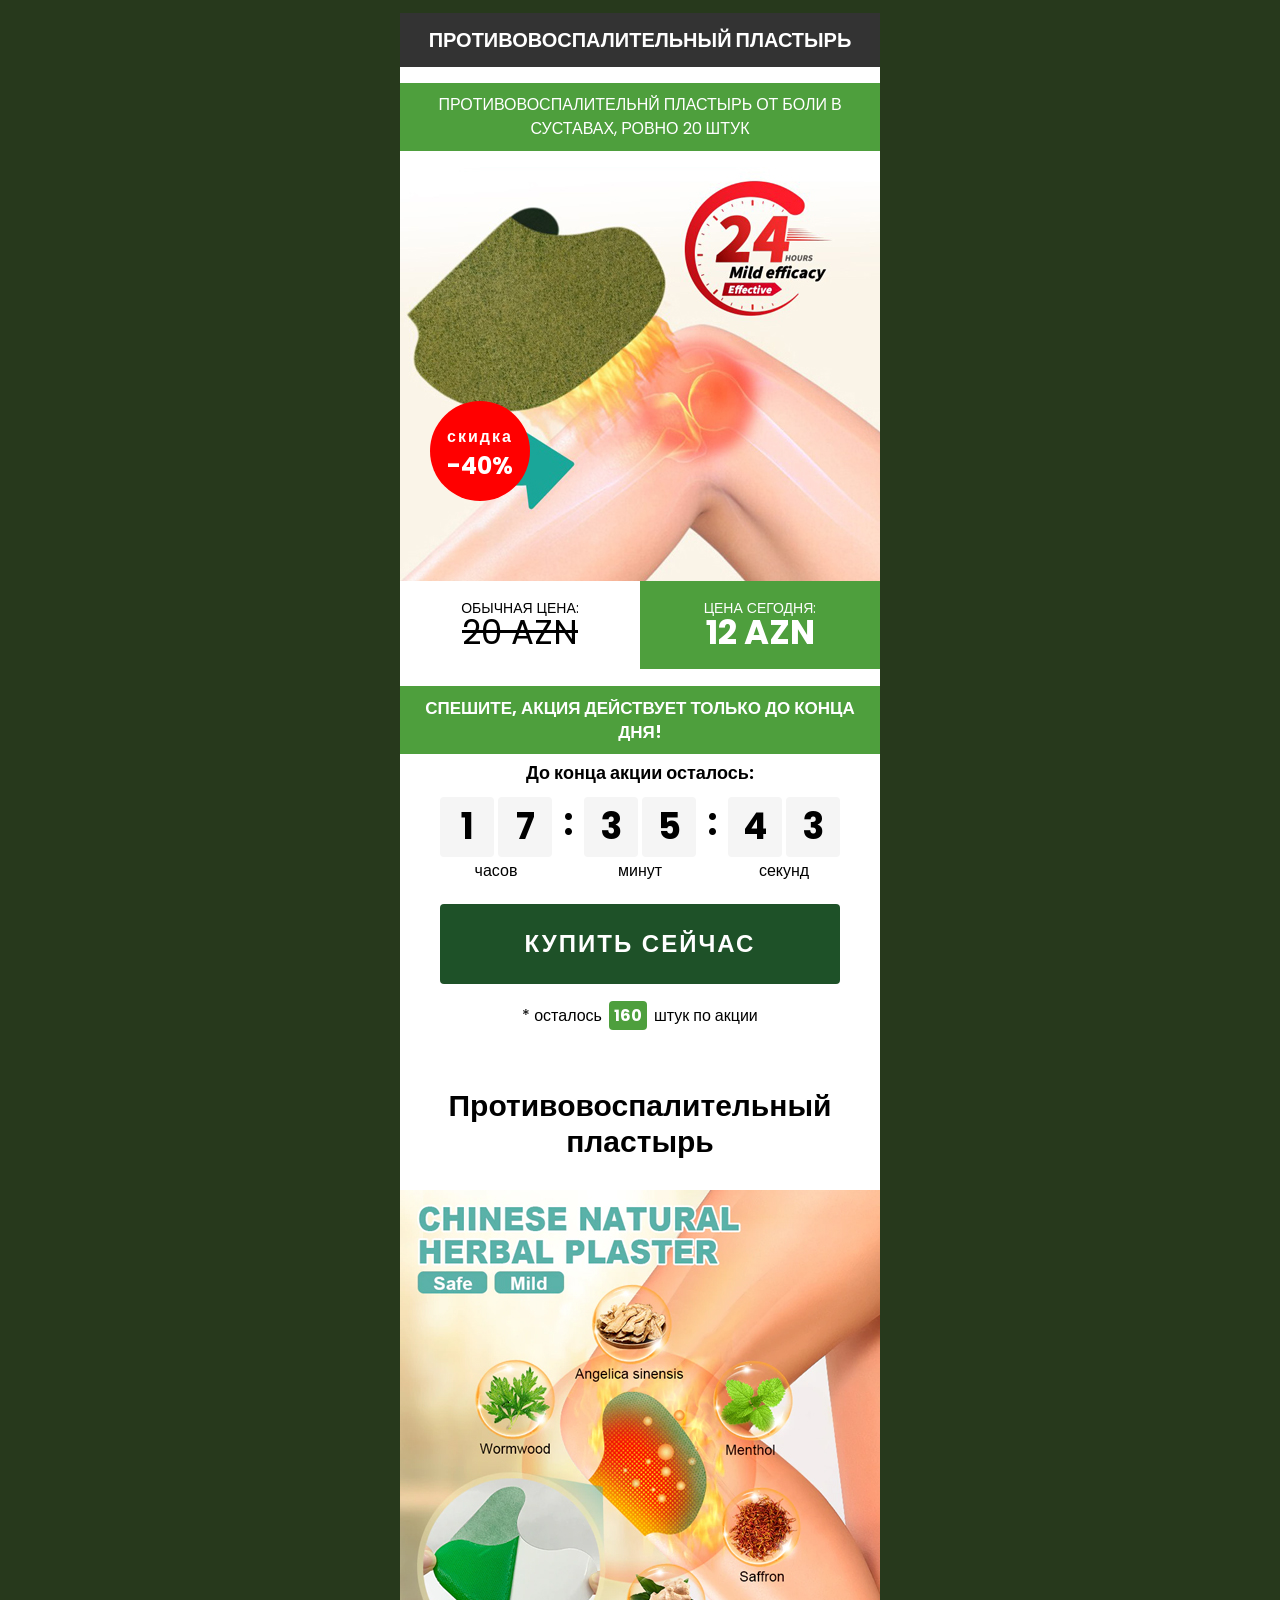
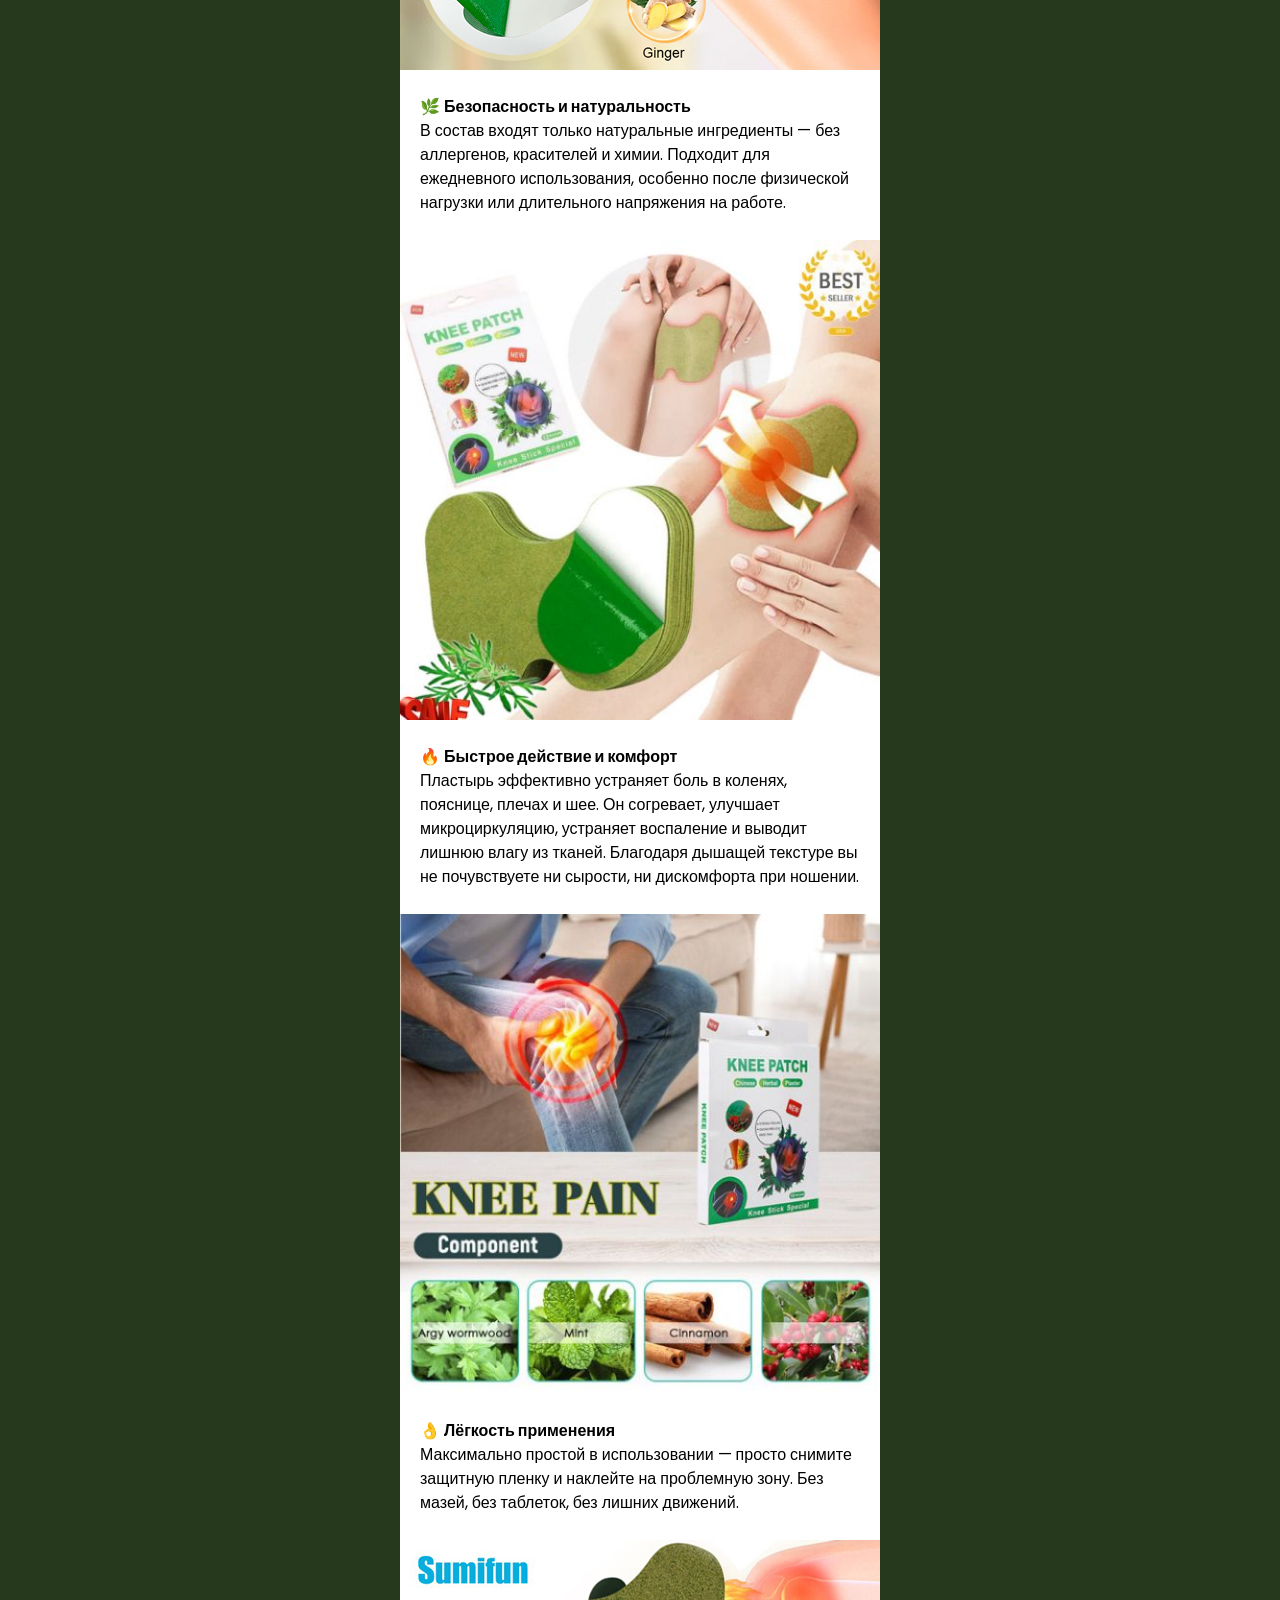
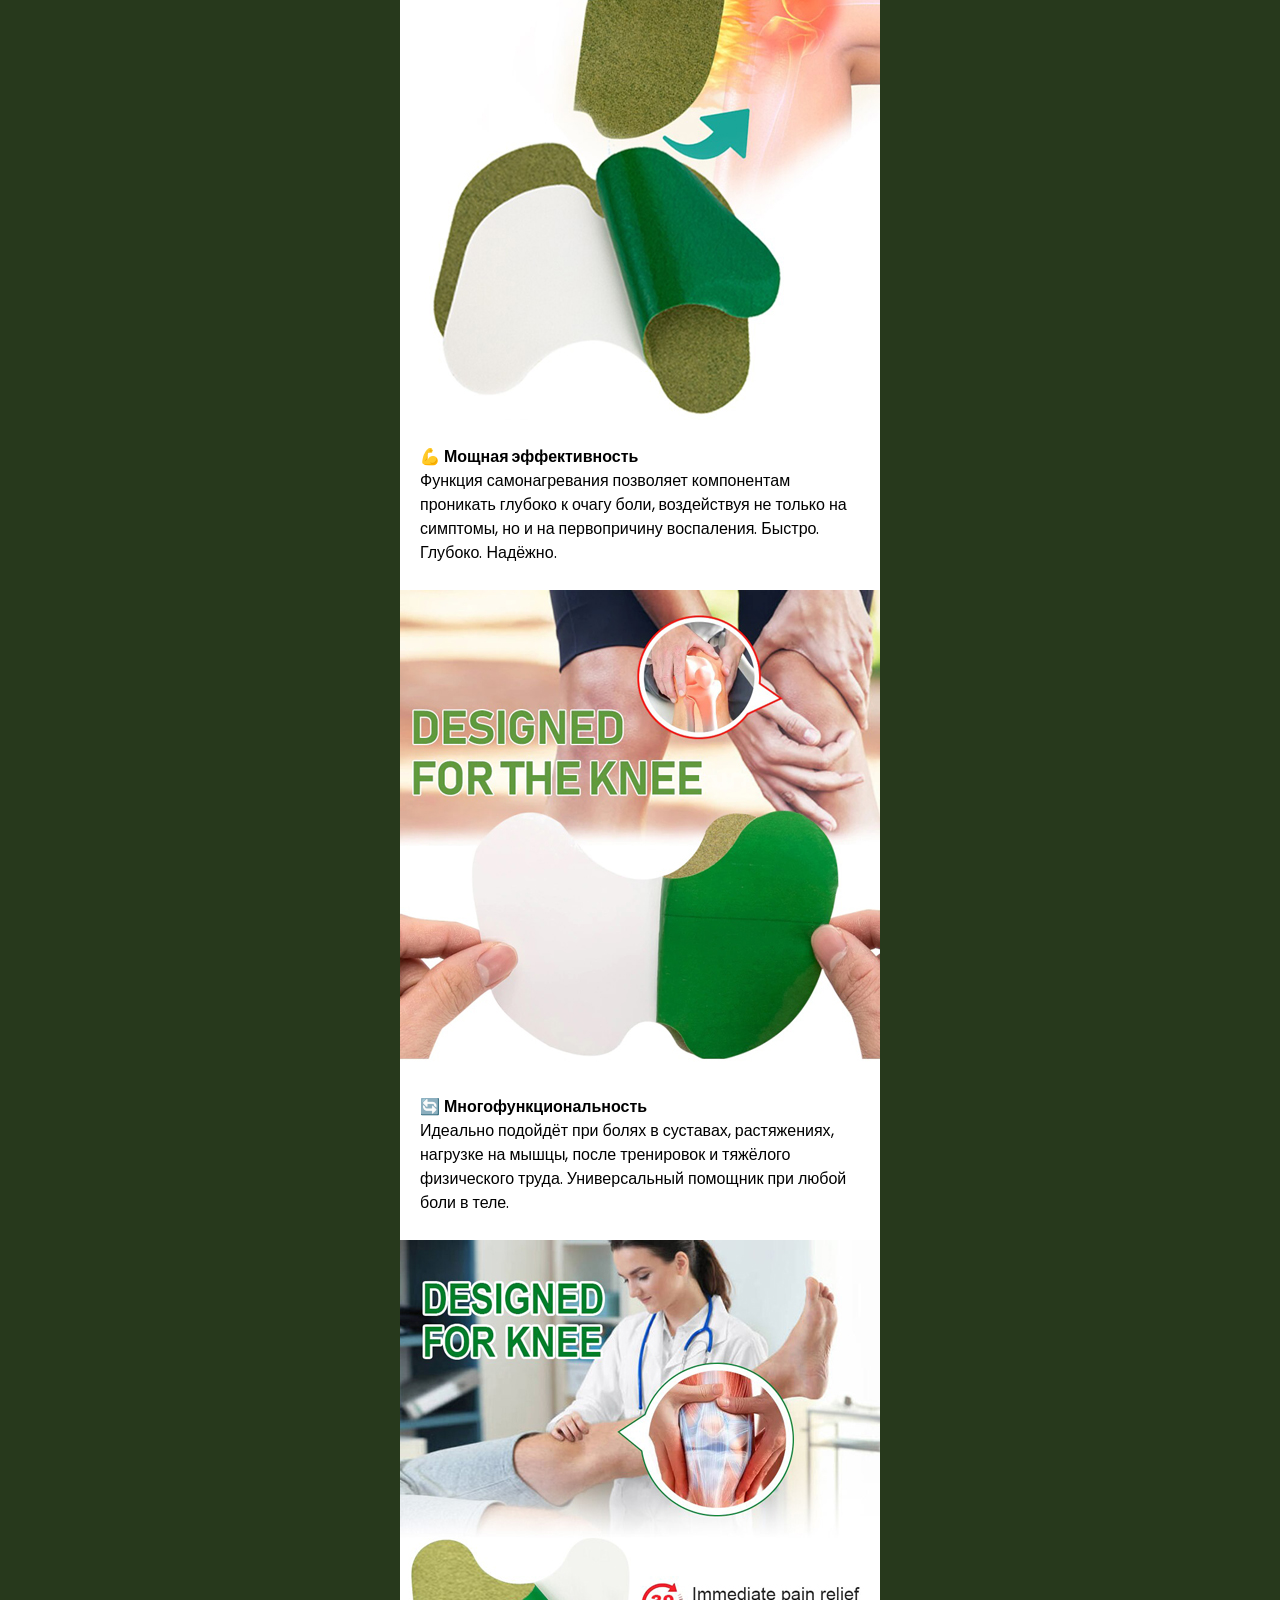
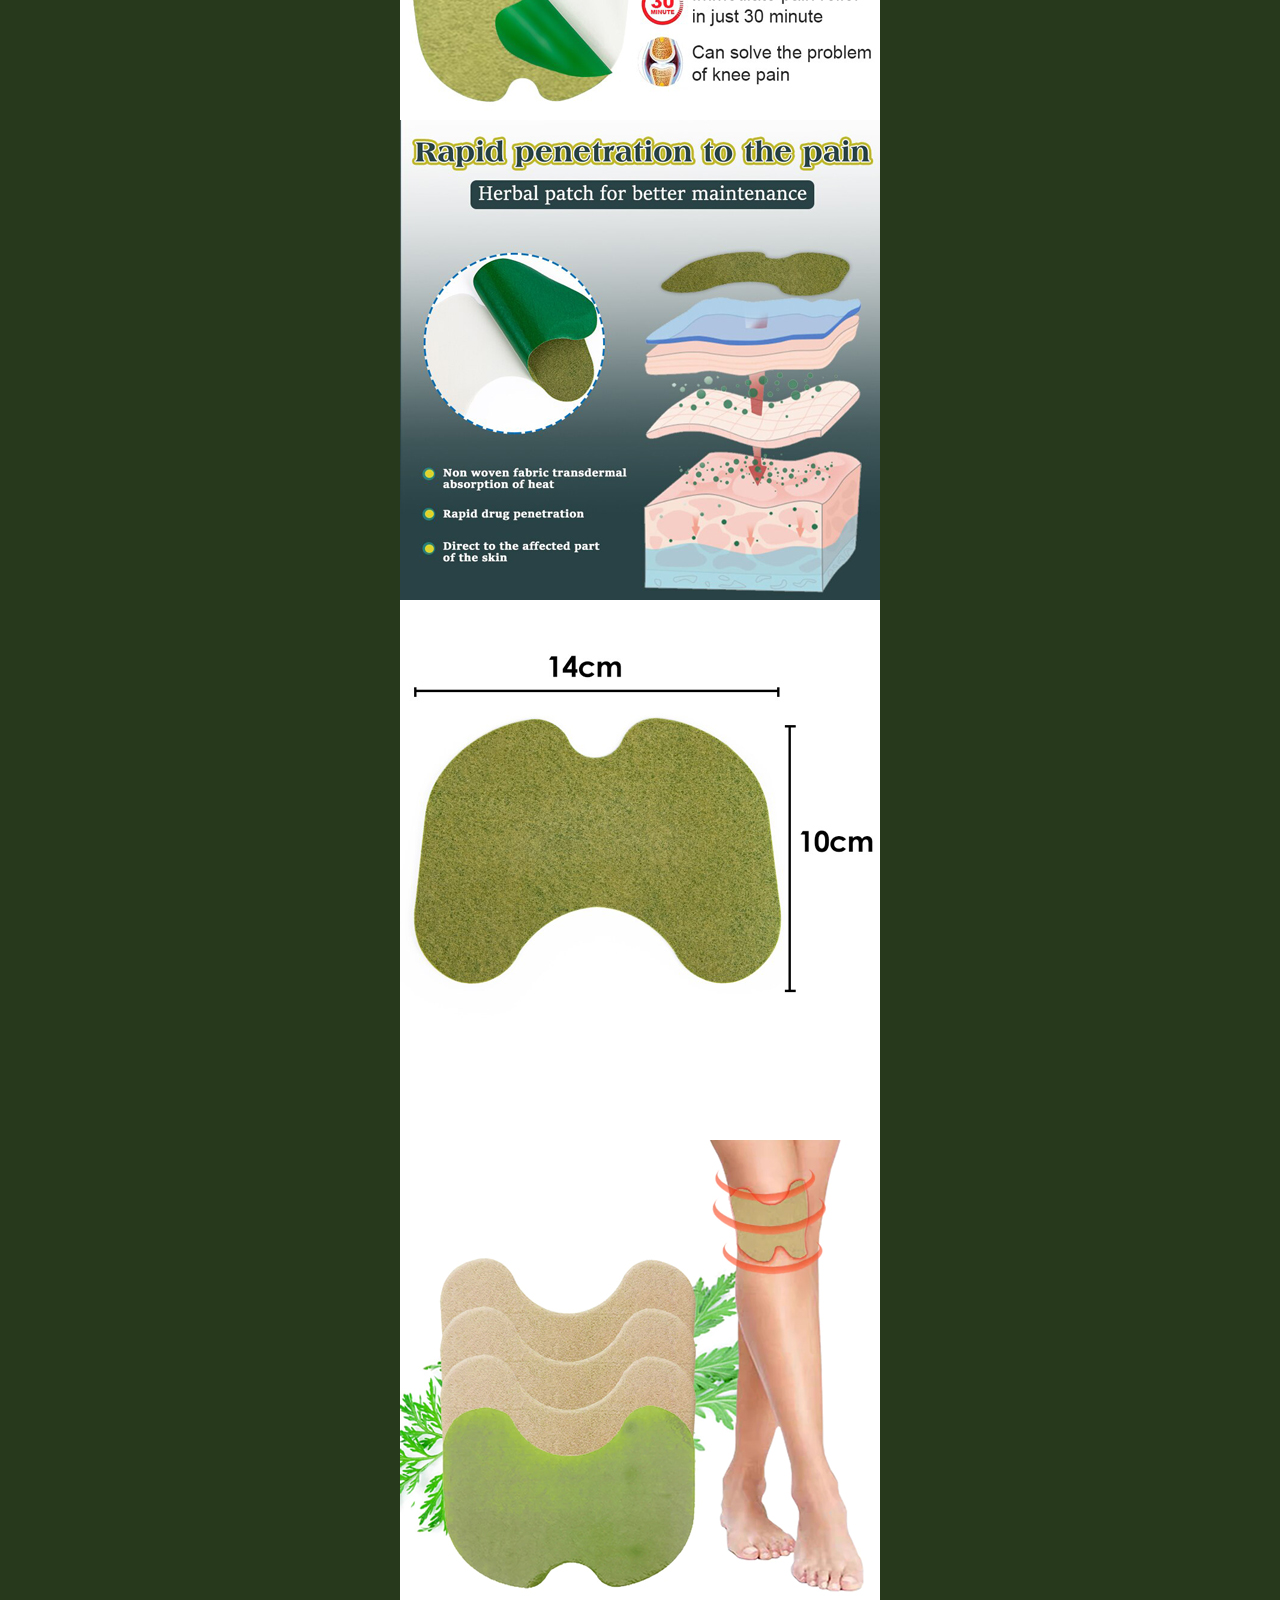
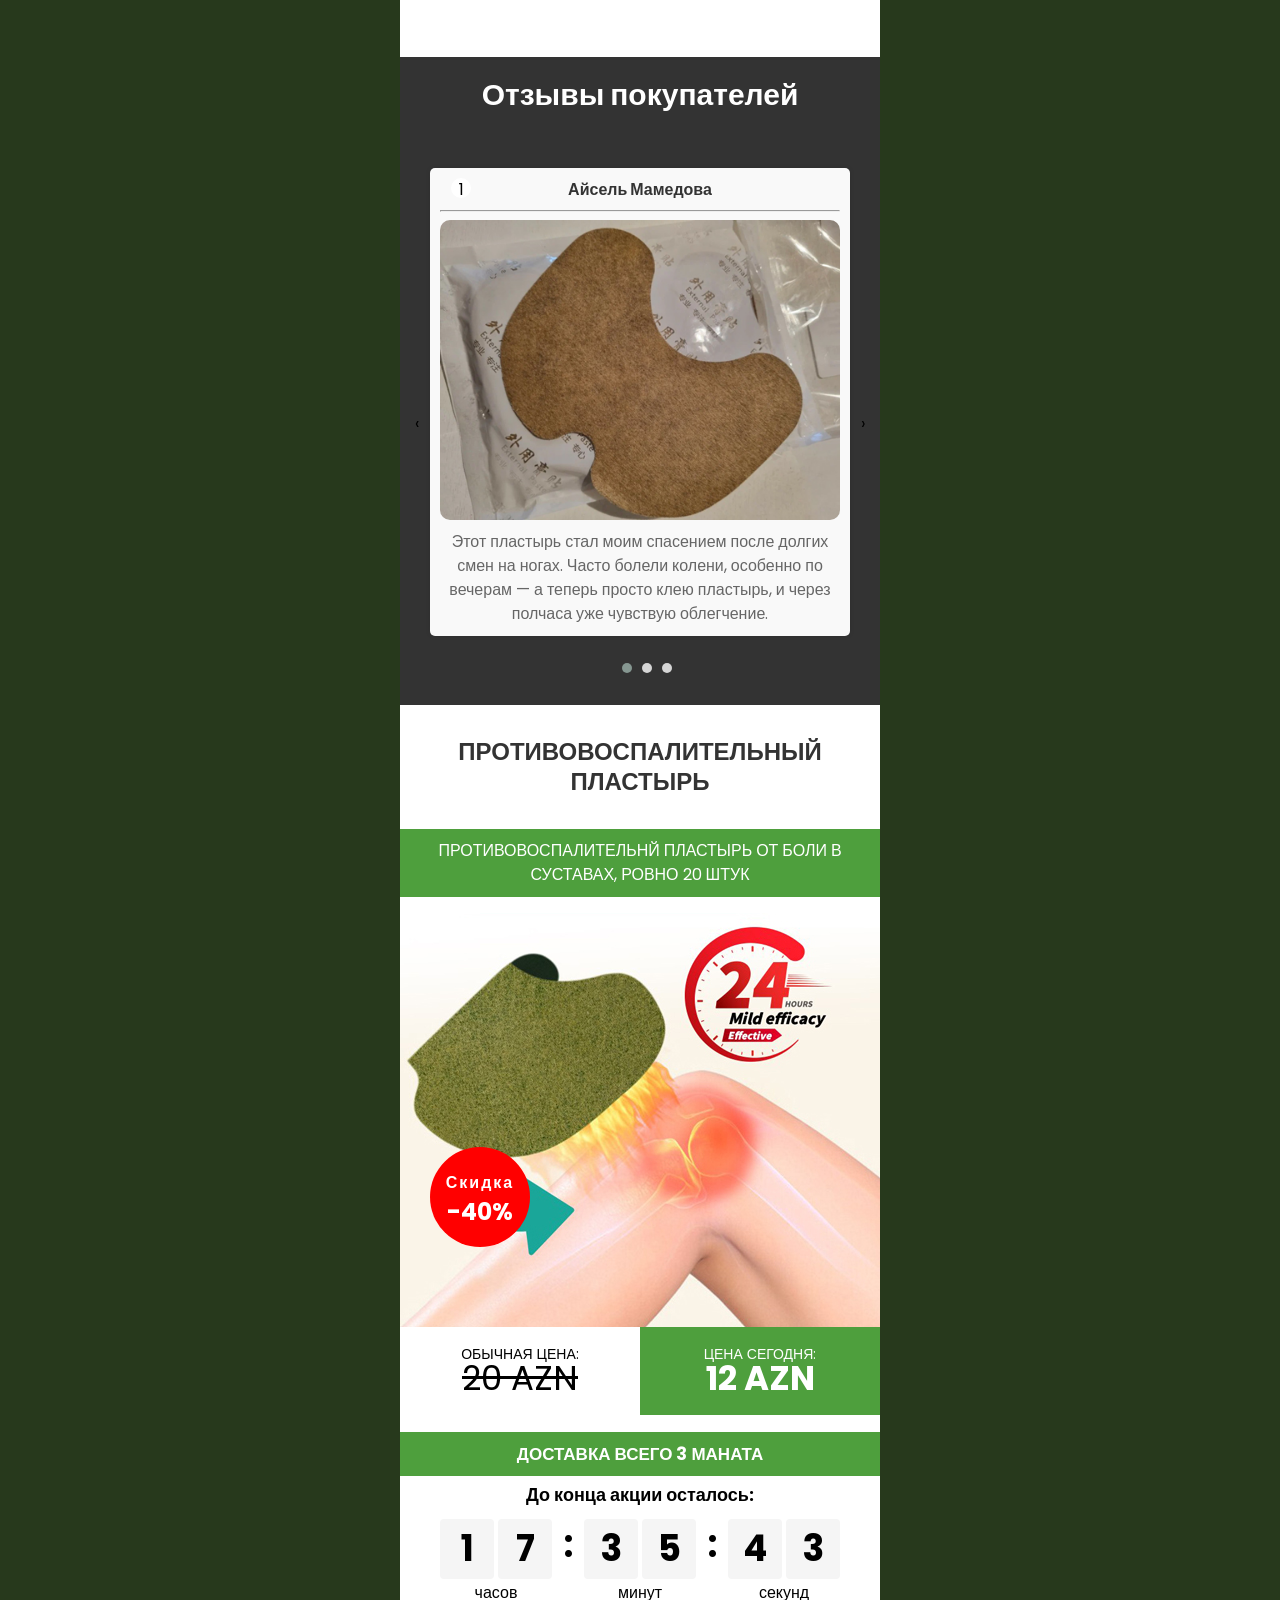
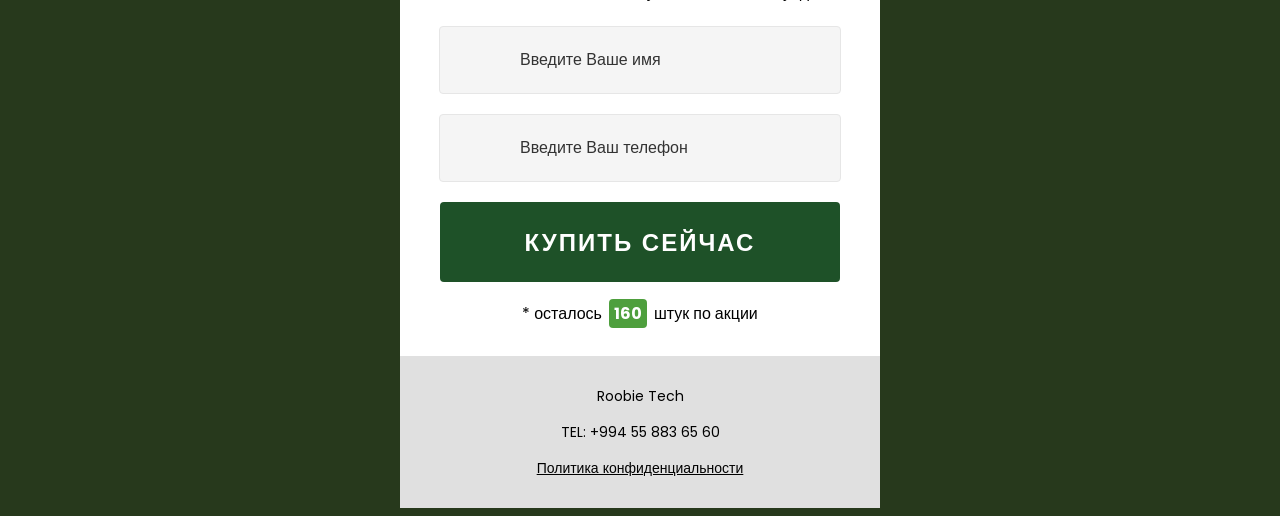
==== index.html @ e0a7eb6d "Update index.html" ====
<!DOCTYPE html>
<html lang="en">
<head>
    <link rel="stylesheet" href="assets/css/style.css">
    <meta charset="UTF-8">
    <meta name="viewport" content="width=device-width, initial-scale=1.0">
    <title>Противовоспалительный пластырь</title>
	<link rel="icon" type="image/x-icon" href="/assets/images/like.ico">
    <link rel="stylesheet" href="https://cdnjs.cloudflare.com/ajax/libs/OwlCarousel2/2.3.4/assets/owl.carousel.min.css">
    <link rel="stylesheet" href="https://cdnjs.cloudflare.com/ajax/libs/OwlCarousel2/2.3.4/assets/owl.theme.default.min.css">
    <link rel="preconnect" href="https://fonts.googleapis.com">
    <link rel="preconnect" href="https://fonts.gstatic.com" crossorigin>
    <link href="https://fonts.googleapis.com/css2?family=Poppins:ital,wght@0,100;0,200;0,300;0,400;0,500;0,600;0,700;0,800;0,900;1,100;1,200;1,300;1,400;1,500;1,600;1,700;1,800;1,900&display=swap" rel="stylesheet">
    <!-- Include EmailJS SDK -->
    <script type="text/javascript" src="https://cdn.emailjs.com/dist/email.min.js"></script>
    <script src="https://code.jquery.com/jquery-3.6.0.min.js"></script>
    <script type="text/javascript">
        (function() {
            emailjs.init('Ffh6s4a6_5ED8X0uS'); // Replace 'Ffh6s4a6_5ED8X0uS' with your EmailJS User ID
        })();
    </script>
</head>
    <body>
	
        <div class="main_wrapper">
            <!-- header 2 -->
            <header class="offer_section offer2">
                <div class="title_block">
                    <h1 class="main_title" style="
                    text-transform: uppercase;
                    font-size: 20px;
                    letter-spacing: 0px;    
                    line-height: 30px;
                        "> Противовоспалительный пластырь</h1>
                    <p class="subtitle">Противовоспалительнй пластырь
                        от боли в суставах, ровно 20 ШТУК</p>
                </div>
                <img class="offer_image" src="assets/images/offer.jpg">
                <div class="price_block clearfix" style="background: url(/assets/images/offer.png) center no-repeat;">
                    <div class="price_item old">
                        <div class="text">Обычная цена:</div>
                        <div class="value">20 AZN</div>
                    </div>
                    <div class="discount_block">
                        <div class="text">скидка</div>
                        <div class="value">-40%</div>
                    </div>
                    <div class="price_item new">
                        <div class="text">Цена сегодня:</div>
                        <div class="value">12 AZN</div>
                    </div>
                </div>
                <p style="
                text-align: center;
                background: #4E9F3D;
                color: white;
                padding: 10px;
                font-size: 17px;
                margin-bottom: 10px;
                text-transform: uppercase;
                font-weight: bold;
                ">Спешите, акция действует только до конца дня!</p>
                <div id="timer1" class="timer_block clearfix">
                    <p>До конца акции осталось:</p>
                    <div class="timer clearfix">
                        <div class="timer_item">
                            <div class="count hours"><span>0</span><span>0</span></div>
                            <div class="text">часов</div>
                        </div>
                        <div class="timer_item">
                            <div class="count minutes"><span>0</span><span>0</span></div>
                            <div class="text">минут</div>
                        </div>
                        <div class="timer_item">
                            <div class="count seconds"><span>0</span><span>0</span></div>
                            <div class="text">секунд</div>
                        </div>
                    </div>
                </div>

                <a href="#order_form" class="button">Купить сейчас</a>
                <div class="products_count">* осталось <b>160</b> штук по акции</div>
            </header>
            <!-- /header 2 -->

            <!-- description -->
            <section class="description_section">
                <h2 class="title">Противовоспалительный пластырь</h2>
    <img src="assets/images/01.jpg" alt="Вакуумный упаковщик">
    <p>
        🌿 <strong>Безопасность и натуральность</strong><br>
        В состав входят только натуральные ингредиенты — без аллергенов, красителей и химии. Подходит для ежедневного использования, особенно после физической нагрузки или длительного напряжения на работе.
    </p>
    <img src="assets/images/02.jpg" alt="Вакуумный упаковщик">
    <p>
        🔥 <strong>Быстрое действие и комфорт</strong><br>
        Пластырь эффективно устраняет боль в коленях, пояснице, плечах и шее. Он согревает, улучшает микроциркуляцию, устраняет воспаление и выводит лишнюю влагу из тканей. Благодаря дышащей текстуре вы не почувствуете ни сырости, ни дискомфорта при ношении.
    </p>
    <img src="assets/images/03.jpg" alt="Вакуумный упаковщик">
    <p>
        👌 <strong>Лёгкость применения</strong><br>
        Максимально простой в использовании — просто снимите защитную пленку и наклейте на проблемную зону. Без мазей, без таблеток, без лишних движений.
    </p>
    
    <img src="assets/images/04.jpg" alt="Вакуумный упаковщик">
    <p>
        💪 <strong>Мощная эффективность</strong><br>
        Функция самонагревания позволяет компонентам проникать глубоко к очагу боли, воздействуя не только на симптомы, но и на первопричину воспаления. Быстро. Глубоко. Надёжно.
    </p>
    <img src="assets/images/05.jpg" alt="Вакуумный упаковщик">
    <p>
        🔄 <strong>Многофункциональность</strong><br>
        Идеально подойдёт при болях в суставах, растяжениях, нагрузке на мышцы, после тренировок и тяжёлого физического труда. Универсальный помощник при любой боли в теле.
    </p>
    <img src="assets/images/06.jpg" alt="Вакуумный упаковщик">
    <img src="assets/images/07.jpg" alt="Вакуумный упаковщик">
    <img src="assets/images/08.jpg" alt="Вакуумный упаковщик">
     
                
            </section>
            <!-- /description -->
            <!-- characteristics -->
            <section>
                <img src="assets/images/09.jpg" alt="Вакуумный упаковщик">
            </section>
            <!-- /characteristics -->
            
            
            <!-- reviews 3 -->
            <h2 class="title title2" style="color: white;padding-top: 20px; background-color: #333;">Отзывы покупателей</h2>
            <section style="background-color: #333;" class="reviews3_section">
                <div class="owl-carousel owl-theme">
<div class="review-item">
    <div class="review_quote">1</div>
    <div class="reviewer-name">Айсель Мамедова</div>
    <hr>
    <img class="review-photo" src="assets/images/rev1.jpg" alt="Review 4">
    <div class="review-text">Этот пластырь стал моим спасением после долгих смен на ногах. Часто болели колени, особенно по вечерам — а теперь просто клею пластырь, и через полчаса уже чувствую облегчение.</div>
</div>

<div class="review-item">
    <div class="review_quote">2</div>
    <div class="reviewer-name">Мурад Гусейнов</div>
    <hr>
    <img class="review-photo" src="assets/images/rev2.jpeg" alt="Review 5">
    <div class="review-text">После тренировки потянул мышцу спины — больно было даже просто сидеть. Попробовал этот пластырь по совету друга. Он реально работает! Сразу стало тепло и через пару часов боль почти ушла. Очень доволен!</div>
</div>

<div class="review-item">
    <div class="review_quote">3</div>
    <div class="reviewer-name">Нармина Исмаилова</div>
    <hr>
    <img class="review-photo" src="assets/images/rev3.jpg" alt="Review 6">
    <div class="review-text">У меня артрит, и я перепробовала массу средств. Этот пластырь приятно удивил: греет, не раздражает кожу и снимает боль лучше многих аптечных мазей. Особенно нравится, что он не мешает двигаться и не ощущается на теле.</div>
</div>
                    <!-- Add more reviews as needed -->
                </div>
            </section>
            
            <script src="https://cdnjs.cloudflare.com/ajax/libs/jquery/3.6.0/jquery.min.js"></script>
            <script src="https://cdnjs.cloudflare.com/ajax/libs/OwlCarousel2/2.3.4/owl.carousel.min.js"></script>
            <script>
                $(document).ready(function(){
                    $('.owl-carousel').owlCarousel({
                        items: 1,
                        loop: true,
                        margin: 10,
                        nav: true,
                        responsive: {
                            0: {
                                items: 1
                            }
                        }
                    });
                });
            </script>

            <!-- /reviews 3 -->


            <!-- order steps -->
            
            <!-- /order steps -->
            <!-- order 2 -->
            <section class="offer_section offer2">
                <div class="title_block">
                    <h1 class="main_title" style="
                                                      text-transform: uppercase;
                                                      font-size: 24px;
                                                      letter-spacing: 0px;    line-height: 30px; background-color: white; color: #333;
                                                                "> Противовоспалительный пластырь</h1>
                    <p class="subtitle">Противовоспалительнй пластырь от боли в суставах, ровно 20 ШТУК</p>
                </div>
                <img class="offer_image" src="assets/images/offer.jpg">
                <div class="price_block clearfix">
                    <div class="price_item old">
                        <div class="text">Обычная цена:</div>
                        <div class="value">20 AZN</div>
                    </div>
                    <div class="discount_block">
                        <div class="text">Скидка</div>
                        <div class="value">-40%</div>
                    </div>
                    <div class="price_item new">
                        <div class="text">Цена сегодня:</div>
                        <div class="value">12 AZN</div>
                    </div>
                </div>
                
                <p style="
                        text-align: center;
                        background: #4E9F3D;
                        color: white;
                        padding: 10px;
                        font-size: 17px;
                        margin-bottom: 10px;
                        text-transform: uppercase;
                        font-weight: bold;
                        ">ДОСТАВКА ВСЕГО 3 МАНАТА</p>
                    <!-- Second Timer -->
                    <div id="timer2" class="timer_block clearfix">
                        <p>До конца акции осталось:</p>
                        <div class="timer clearfix">
                            <div class="timer_item">
                                <div class="count hours"><span>0</span><span>0</span></div>
                                <div class="text">часов</div>
                            </div>
                            <div class="timer_item">
                                <div class="count minutes"><span>0</span><span>0</span></div>
                                <div class="text">минут</div>
                            </div>
                            <div class="timer_item">
                                <div class="count seconds"><span>0</span><span>0</span></div>
                                <div class="text">секунд</div>
                            </div>
                        </div>
                    </div>
            
                    <script>
                        function updateTimer(timerId) {
                            const now = new Date();
                            const midnight = new Date(now);
                            midnight.setHours(24, 0, 0, 0); // Set to next midnight
                
                            const remainingTime = midnight - now;
                            const hours = Math.floor((remainingTime / (1000 * 60 * 60)) % 24);
                            const minutes = Math.floor((remainingTime / (1000 * 60)) % 60);
                            const seconds = Math.floor((remainingTime / 1000) % 60);
                
                            document.querySelector(`#${timerId} .hours`).innerHTML = `<span>${Math.floor(hours / 10)}</span><span>${hours % 10}</span>`;
                            document.querySelector(`#${timerId} .minutes`).innerHTML = `<span>${Math.floor(minutes / 10)}</span><span>${minutes % 10}</span>`;
                            document.querySelector(`#${timerId} .seconds`).innerHTML = `<span>${Math.floor(seconds / 10)}</span><span>${seconds % 10}</span>`;
                        }
                
                        // Initial call to set the timers
                        updateTimer('timer1');
                        updateTimer('timer2');
                
                        // Update the timers every second
                        setInterval(() => updateTimer('timer1'), 1000);
                        setInterval(() => updateTimer('timer2'), 1000);
                    </script>

<form id="order_form" class="order_form">
    <input class="field" type="text" name="name" placeholder="Введите Ваше имя" >
    <input class="field" type="tel" name="phone" placeholder="Введите Ваш телефон">
    <button class="button" type="submit">Купить сейчас</button>
</form>

<script>
    $(document).ready(function(){
        $("a.button").click(function(event) {
            event.preventDefault();
            $('html, body').animate({
                scrollTop: $($.attr(this, 'href')).offset().top
            }, 500);
        });
    });
    </script>
    

<script type="text/javascript" src="assets/js/form-v.js"></script>

                <div class="products_count">* осталось <b>160</b> штук по акции</div>
            </section>
            <!-- /order 2 -->
            <!-- footer -->
    <footer style="text-align: center;background: #e0e0e0;">
            <div class="container text-center" style="
        padding: 15px 0;
    ">
               <p style="text-align: center;"> Roobie Tech
    </p>
    <p style="text-align: center;">TEL: +994 55 883 65 60</p>
    
     <p style="text-align: center;"><a style="color: inherit;" href="polit.html" target="_blank">Политика конфиденциальности</a> </p> 
            </div>
        </footer>
            <!-- /footer -->
        </div>
        <!-- scripts -->

        <script src="assets/js/jqueryb47b0.js" type="javascript"></script>        
        <script type="text/javascript" src="assets/js/jquery.cookiefe228.js" type="javascript"></script>
        <!-- /scripts -->
    
   
     
    
    </body>
</html>
---- assets/css/style.css ----
/* styles */
@import url(reset.css);

body {
	min-width: 480px;
	background: #27391C;
	font-family: "Poppins", sans-serif;
	font-weight: 400;
	font-size: 16px;
	line-height: 24px;
	color: #000000;
	cursor: default;
}


.main_wrapper {
	margin: 0 auto;
	width: 480px;
	background: #fff;
}
section {
	padding: 30px 0;
}
section.dark_theme {
	background: #1E5128;
	color: #fff;
}
.clearfix:after {
	content: "";
	display: block;
	clear: both;
}
img {
	max-width: 100%;
	height: auto;
}
b {
	font-weight: 700;
}

/* button */
.button {
	display: block;
	margin: 0 auto;
	width: 400px;
	height: 80px;
	border: none;
	-webkit-border-radius: 4px;
	-moz-border-radius: 4px;
	border-radius: 4px;
	background: #1E5128;
	font-family: 'AvenirNextCyr', sans-serif;
	font-weight: 700;
	font-size: 24px;
	line-height: 80px;
	letter-spacing: 2px;
	color: white;
	text-transform: uppercase;
	text-decoration: none;
	text-align: center;
	cursor: pointer;
}
/* titles */
h2.title {
	margin: 0 0 30px;
	font-weight: 700;
	font-size: 30px;
	line-height: 36px;
	text-align: center;
}
h2.title span {
	color: #DD2C00;
}


/* header */
.offer_section {
	padding: 0 0 30px;
}
.offer_section .title_block {
	text-transform: uppercase;
	text-align: center;
}

.offer_section .title_block .main_title {
	font-weight: 700;
	font-size: 34px;
	line-height: 40px;
}
.offer_section.offer2 .title_block .main_title {
	padding: 12px 0;
	background: #333;
	color: #fff;
	text-transform: none;
}

.offer_section.offer2 .title_block .subtitle {
	padding: 10px 0;
    display: flex;
    align-items: center;
    justify-content: center;
	background: #4E9F3D;
	color: white;
}
.offer_section .offer_image {
	display: block;
}


.offer_section.offer2 .price_block {
    text-align: center;
    position: relative;
}
.offer_section.offer2 .price_item {
	float: left;
	padding: 20px 0 20px 0;
	width: 240px;
}
.offer_section.offer2 .price_item .text {
	margin: 0 0 ;
	font-size: 14px;
	line-height: 14px;
	text-transform: uppercase;
}
.offer_section.offer2 .price_item .value {
	font-size: 34px;
	line-height: 34px;
}
.offer_section.offer2 .price_item.old .value {
	text-decoration: line-through;
}
.offer_section.offer2 .price_item.new{
    position: absolute;
    right: 0;
    color: white;
    background-color: #4E9F3D;
}
.offer_section.offer2 .price_item.new .value {
	font-weight: 700;
    color: white;
}
.offer_section.offer2 .discount_block {
	float: left;
	font-weight: 700;
    position: absolute;
    width: 100px;
    height: 100px;
    background-color: #ff0000;
    color: white;
    border-radius: 5000px;
    top: -180px;
    left: 30px;

    display: flex;
    flex-direction: column;
    justify-content: center;
    align-items: center;
}
.offer_section.offer2 .discount_block .text {
	margin: 0 0 5px;
	font-size: 16px;
	line-height: 24px;
	letter-spacing: 2px;
}
.offer_section.offer2 .discount_block .value {
	font-size: 24px;
}



.offer_section.offer2 .timer_block {
	margin: 0 auto 25px;
	width: 400px;
	text-align: center;
}
.offer_section.offer2 .timer_block p {
	margin: 0 0 15px;
	font-weight: 700;
	font-size: 18px;
	line-height: 18px;
}
.offer_section.offer2 .timer_item {
	float: left;
	margin: 0 32px 0 0;
	width: 112px;
	position: relative;
}
.offer_section.offer2 .timer_item:last-child {
	margin: 0;
}
.offer_section.offer2 .timer_item:before {
	display: block;
	content: ':';
	width: 32px;
	font-weight: 700;
	font-size: 36px;
	line-height: 52px;
	text-align: center;
	position: absolute;
	top: 0;
	right: -32px;
}
.offer_section.offer2 .timer_item:last-child:before {
	display: none;
}
.offer_section.offer2 .timer_item .count {
	margin: 0 0 6px;
	height: 60px;
	font-weight: 700;
	font-size: 36px;
	line-height: 60px;
}
.offer_section.offer2 .timer_item .count span {
	display: block;
	float: left;
	margin: 0 4px 0 0;
	width: 54px;
	height: 60px;
	-webkit-border-radius: 4px;
	-moz-border-radius: 4px;
	border-radius: 4px;
	background: #f5f5f5;
}
.offer_section.offer2 .timer_item .count span:last-child {
	margin: 0;
}
.offer_section.offer2 .timer_item .text {
	line-height: 16px;
}

/*review styling*/
.review_quote{
        display: block;
        content: '';
        width: 20px;
        height: 20px;
        -webkit-border-radius: 50%;
        -moz-border-radius: 50%;
        border-radius: 50%;
        position: absolute;
        left: 5%;
        background-color: white;
}

.title2{
    margin-bottom: 0 !important;
    padding-bottom: 20px  !important;
    padding-top: 8px;
}
/* reviews 3 */
.owl-carousel {
    margin: 0 auto;
    width: 460px;
}

.owl-prev,
.owl-next {
    position: absolute;
    top: 50%;
    transform: translateY(-50%);
    color: #333;
    font-size: 24px;
    z-index: 1;
    background-color: white;
}

.owl-prev {
    left: 10px;
}

.owl-next {
    right: 10px;
}

.owl-prev:hover,
.owl-next:hover {
    color: #555;
}

.owl-dot {
    display: inline-block;
    margin: 0 5px;
    width: 10px;
    height: 10px;
    border-radius: 50%;
    background-color: #666;
}

.owl-dot.active {
    background-color: #333;
}

.review-item {
    width: 400px;
    margin: 5px auto;
    padding: 10px;
    background-color: #f9f9f9;
    border-radius: 5px;
    box-shadow: 0 0 5px rgba(0, 0, 0, 0.1);
    text-align: center;
    position: relative;
}

.review-item img {
    max-width: 100%;
    border-radius: 10px;
    margin-top: 5px;
    margin-bottom: 10px;
}

.review-item .reviewer-name {
    font-weight: 750;
    color: #333;
    margin-bottom: 5px;
}

.review-item .review-text {
    color: #666;
}

    /*REVIEWS*/


.products_count {
	margin: 20px 0 0;
	text-align: center;
}

.products_count b {
	margin: 0 3px;
	padding: 3px 5px;
	-webkit-border-radius: 4px;
	-moz-border-radius: 4px;
	border-radius: 4px;
	background: #4E9F3D;
	color: #fff;
}
.offer_section .field {
	display: block;
	margin: 0 auto 20px;
	padding: 0 20px 0 80px;
	width: 300px;
	height: 66px;
	border: 1px solid #e6e6e6;
	-webkit-border-radius: 4px;
	-moz-border-radius: 4px;
	border-radius: 4px;
	background-color: #f5f5f5;
	font-family: 'AvenirNextCyr', sans-serif;
	font-weight: 400;
	font-size: 16px;
	color: #333;
    outline: none;
}

.offer_section .field[name="name"] {
	content: "";
	margin-top: 25px;
	background-image: url(/assets/images/name.png);
	background-position: 23px center;
	background-repeat: no-repeat;
}
.offer_section .field[name="phone"] {
	background-image: url(/assets/images/phone.png);
	background-position: 20px center;
	background-repeat: no-repeat;
}
.offer_section .field::-webkit-input-placeholder {
	opacity: 1;
	color: #333;
}
.offer_section .field:-moz-placeholder {
	opacity: 1;
	color: #333;
}
.offer_section .field::-moz-placeholder {
	opacity: 1;
	color: #333;
}
.offer_section .field:-ms-input-placeholder {
	opacity: 1;
	color: #333;
}
.offer_section .field:focus::-webkit-input-placeholder {
	opacity: 0;
}
.offer_section .field:focus:-moz-placeholder {
	opacity: 0;
}
.offer_section .field:focus::-moz-placeholder {
	opacity: 0;
}
.offer_section .field:focus:-ms-input-placeholder {
	opacity: 0;
}


/* description */
.description_section p {
	margin: 25px 20px;
}
.description_section img {
	display: block;
	margin: 0 auto;
	 
}



/* order steps 2 */
.order_steps_section {
	padding: 30px 0 0;
}
.order_steps_list2 .step_item {
	float: left;
	padding: 50px 20px 0 20px;
	width: 200px;
	height: 190px;
	color: #fff;
	text-align: center;
	position: relative;
}

.order_steps_list2 .step_item .number {
	width: 40px;
	height: 40px;
	-webkit-border-radius: 50%;
	-moz-border-radius: 50%;
	border-radius: 50%;
	background: rgba(255,255,255,0.1);
	font-weight: 700;
	font-size: 24px;
	line-height: 40px;
	position: absolute;
	top: 20px;
	left: 20px;
}
.order_steps_list2 .step_item:before {
	display: block;
	content: '';
	margin: 0 auto 10px;
	width: 60px;
	height: 60px;
	border: 1px solid #fff;
	-webkit-border-radius: 50%;
	-moz-border-radius: 50%;
	border-radius: 50%;
	background: center no-repeat;
}

.order_steps_list2 .step_item h4 {
	font-weight: 700;
	text-transform: uppercase;
}


/* footer */
footer {
	background: #f2f2f2;
    font-family: "Poppins" , sans-serif;
	font-size: 14px;
	line-height: 22px;
	text-align: center;
}
footer img {
	display: block;
	margin: 0 auto 10px auto;
}
footer a {
	color: #111;
}

.ul-info{
	margin: 0 auto;
	margin-bottom: 10px;
	width: 450px;
}
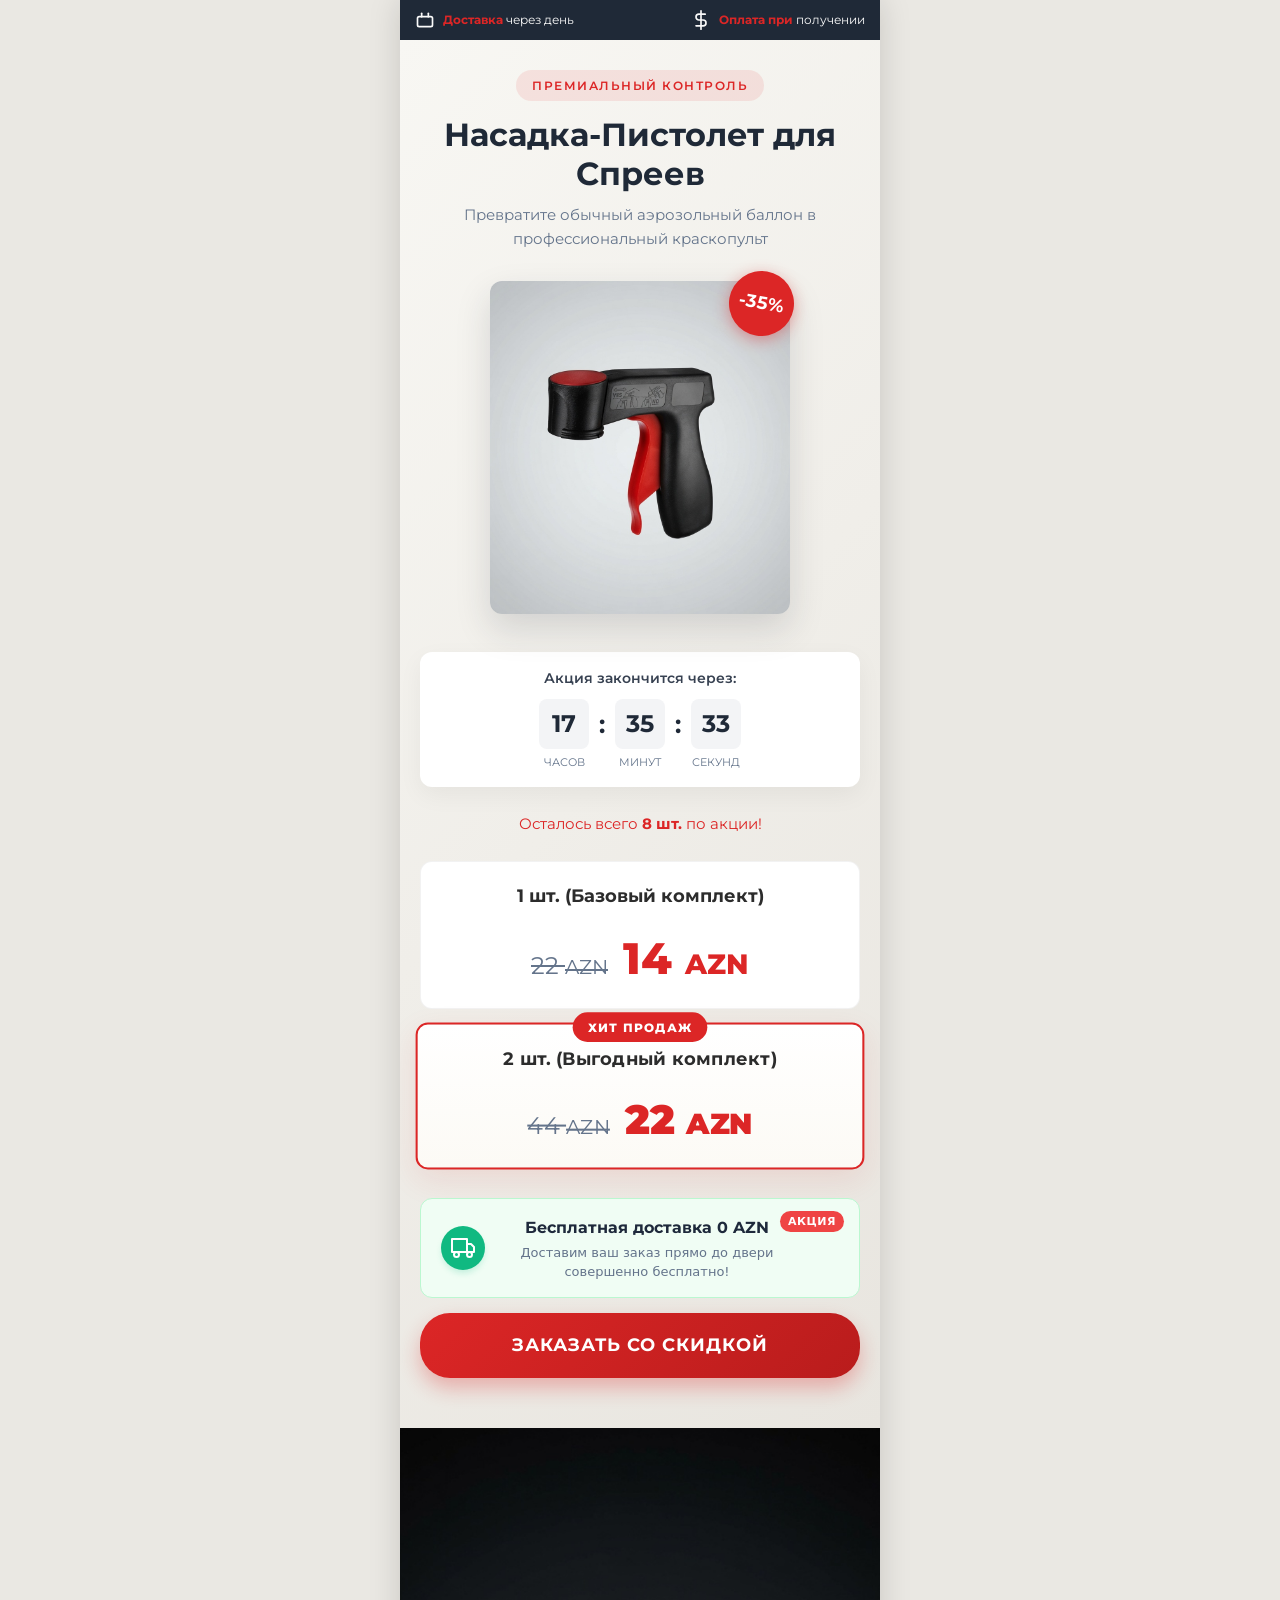
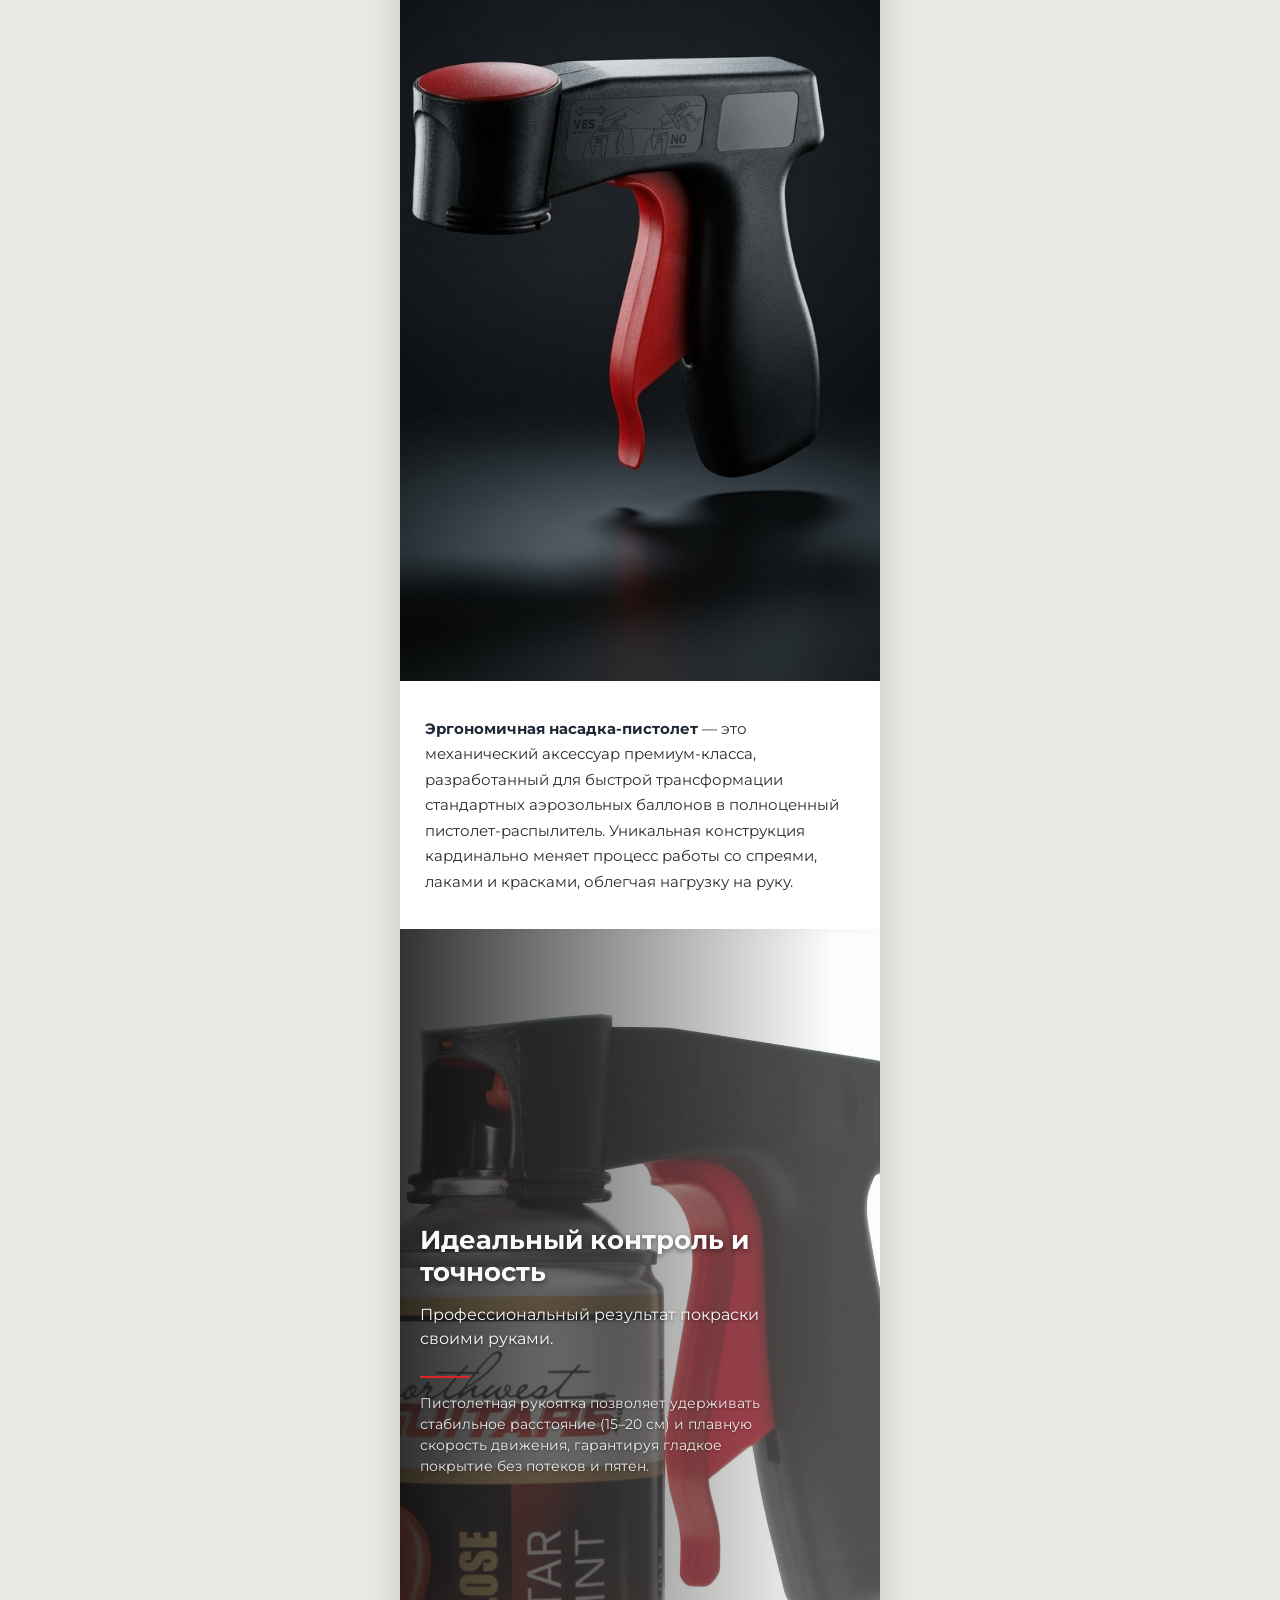
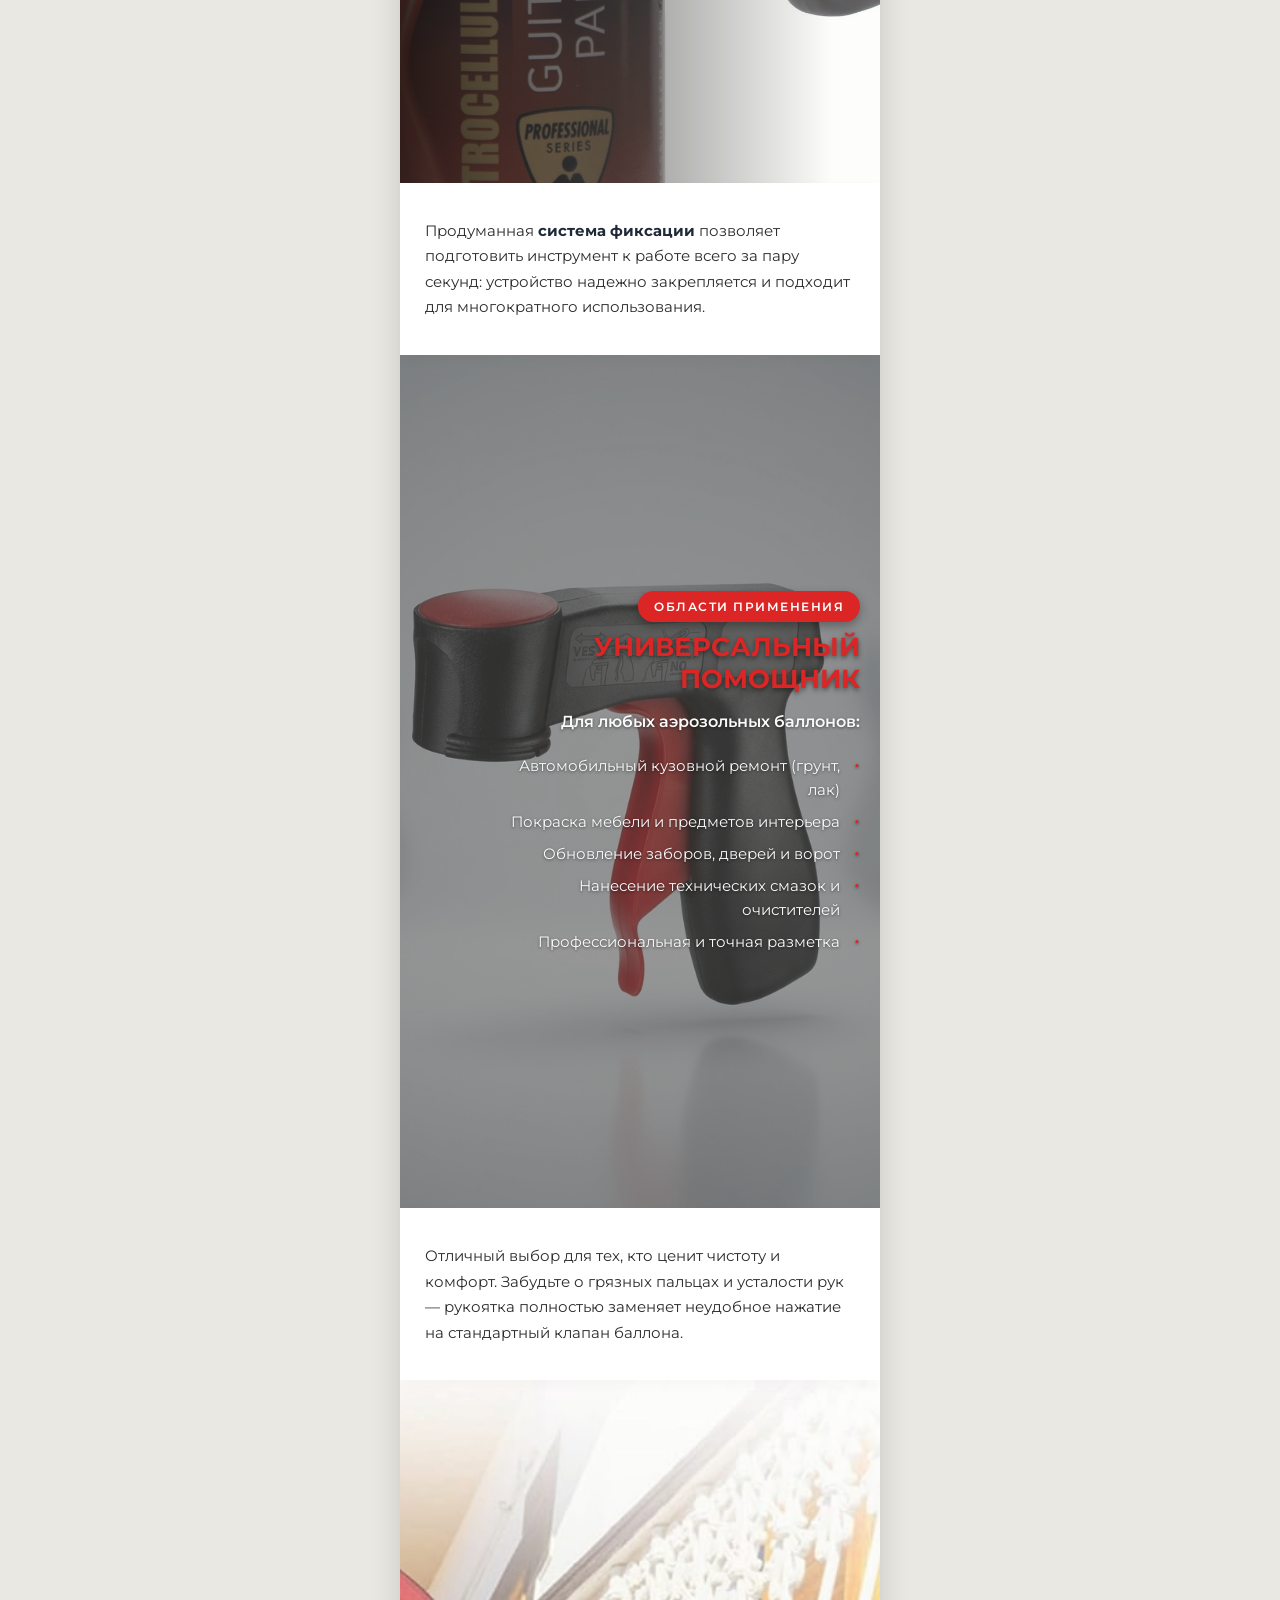
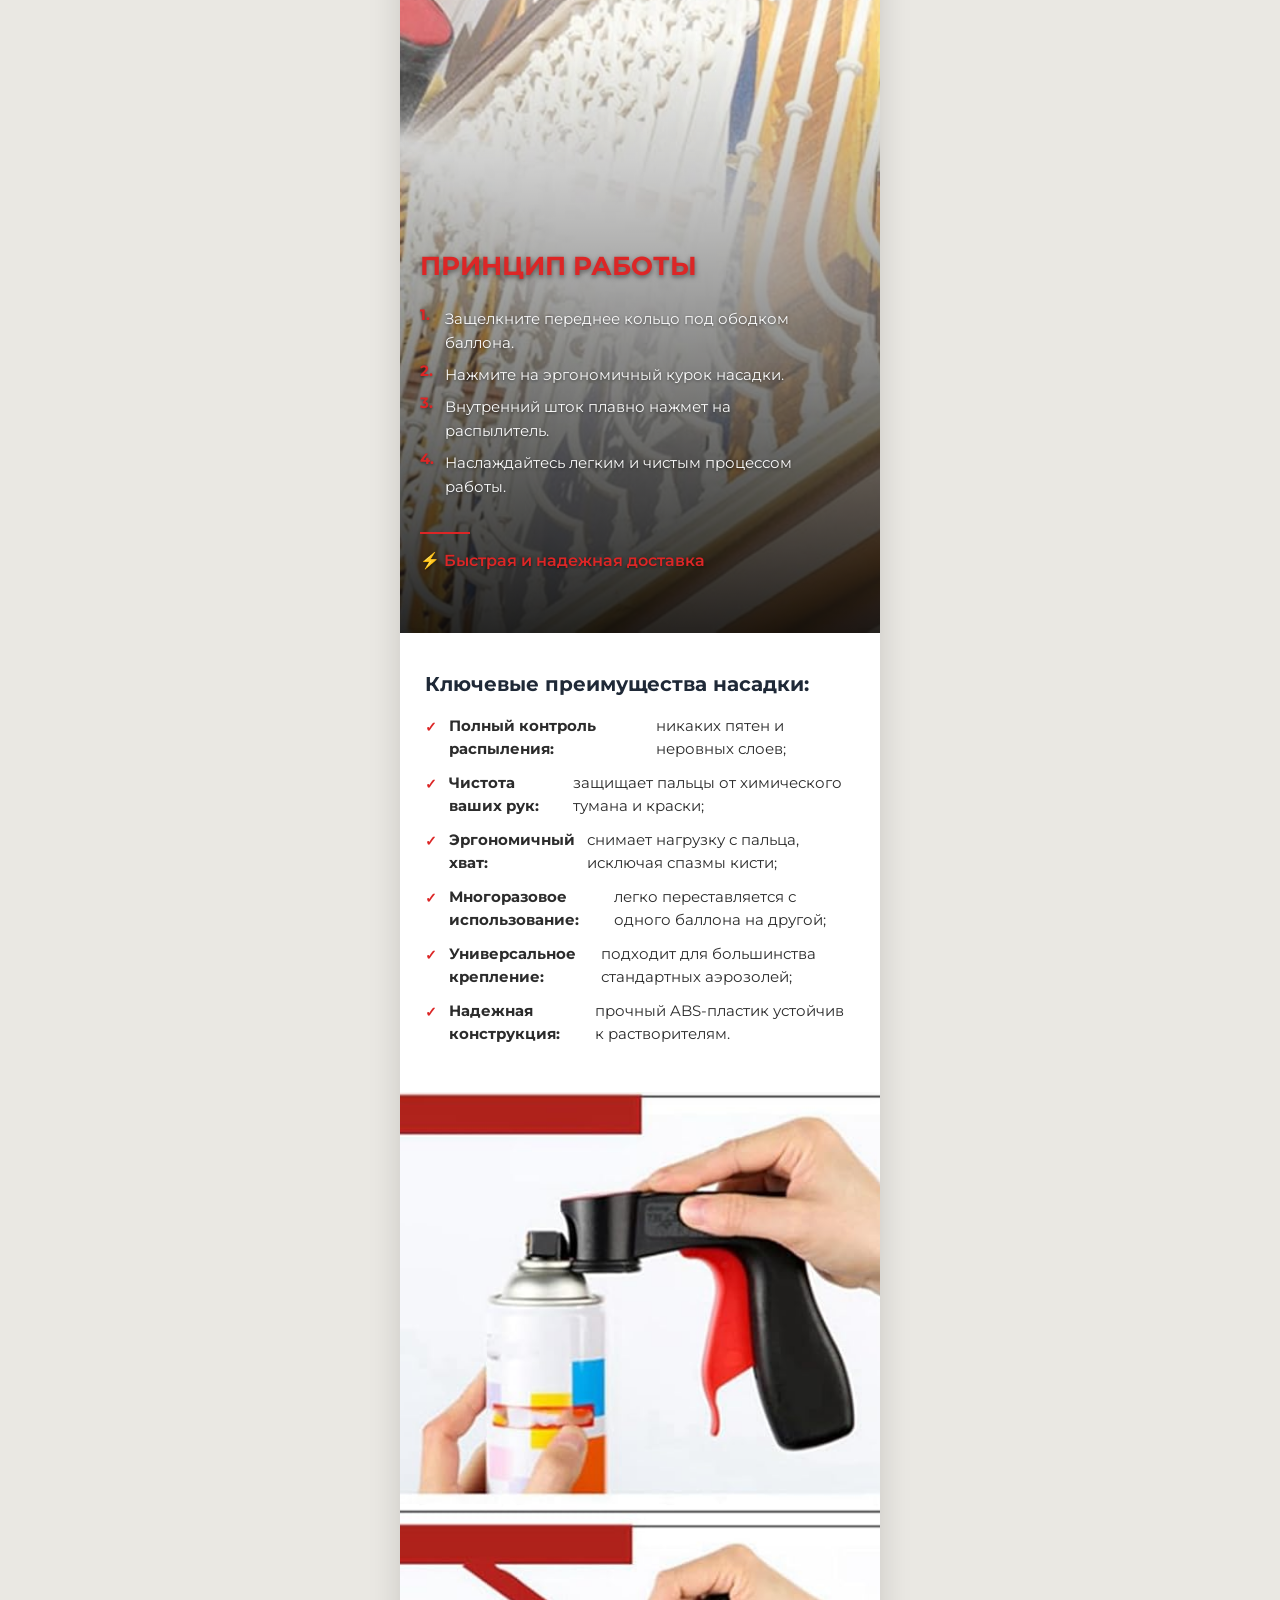
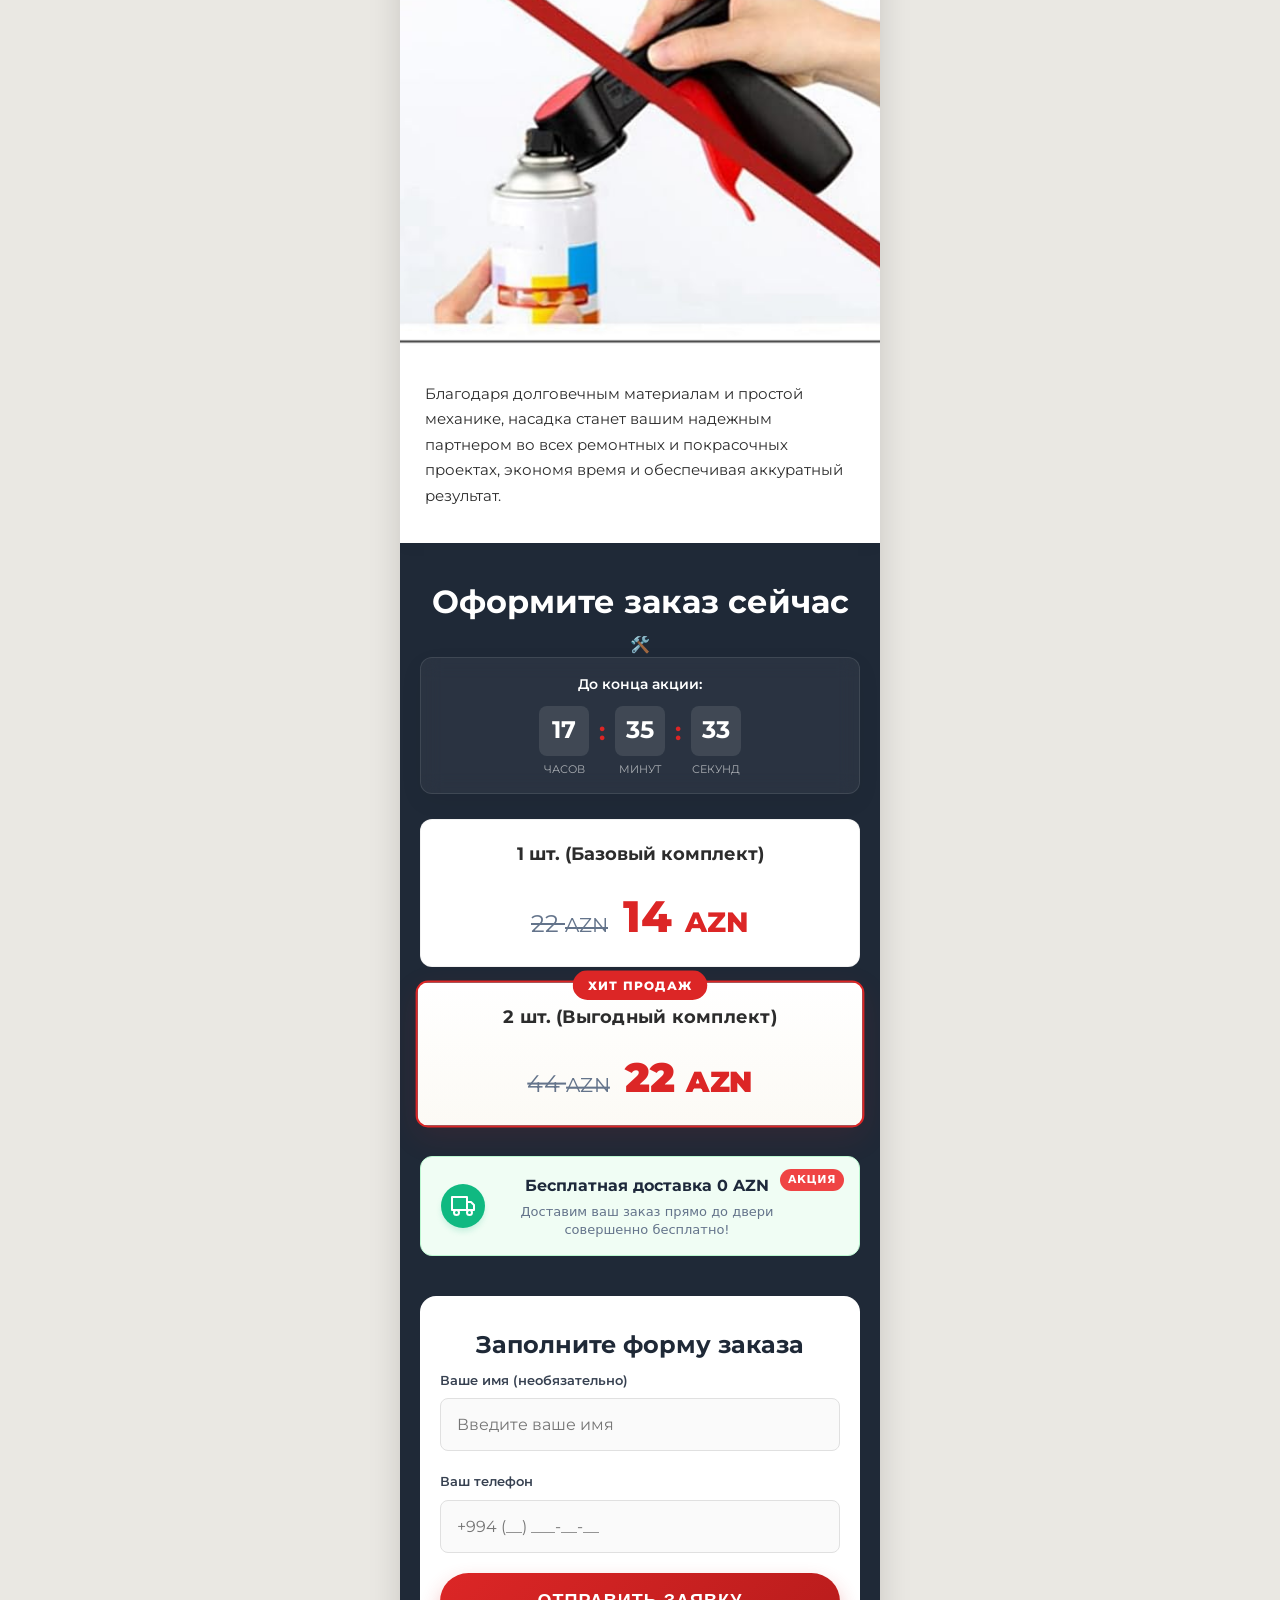
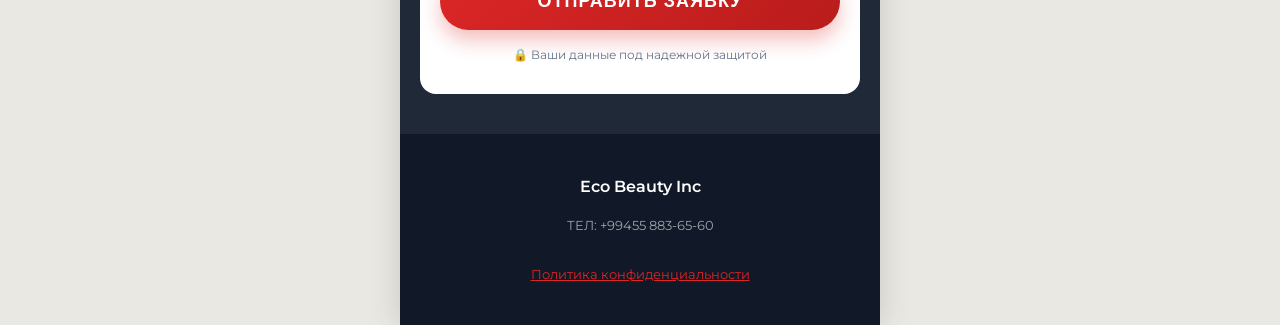
==== commit c93990e2: "Add files via upload" ====
--- a/index.html
+++ b/index.html
@@ -1,311 +1,428 @@
-<!DOCTYPE html>
-<html lang="en">
-<head>
-    <link rel="stylesheet" href="assets/css/style.css">
-    <meta charset="UTF-8">
-    <meta name="viewport" content="width=device-width, initial-scale=1.0">
-    <title>Противовоспалительный пластырь</title>
-	<link rel="icon" type="image/x-icon" href="/assets/images/like.ico">
-    <link rel="stylesheet" href="https://cdnjs.cloudflare.com/ajax/libs/OwlCarousel2/2.3.4/assets/owl.carousel.min.css">
-    <link rel="stylesheet" href="https://cdnjs.cloudflare.com/ajax/libs/OwlCarousel2/2.3.4/assets/owl.theme.default.min.css">
-    <link rel="preconnect" href="https://fonts.googleapis.com">
-    <link rel="preconnect" href="https://fonts.gstatic.com" crossorigin>
-    <link href="https://fonts.googleapis.com/css2?family=Poppins:ital,wght@0,100;0,200;0,300;0,400;0,500;0,600;0,700;0,800;0,900;1,100;1,200;1,300;1,400;1,500;1,600;1,700;1,800;1,900&display=swap" rel="stylesheet">
-    <!-- Include EmailJS SDK -->
-    <script type="text/javascript" src="https://cdn.emailjs.com/dist/email.min.js"></script>
-    <script src="https://code.jquery.com/jquery-3.6.0.min.js"></script>
-    <script type="text/javascript">
-        (function() {
-            emailjs.init('Ffh6s4a6_5ED8X0uS'); // Replace 'Ffh6s4a6_5ED8X0uS' with your EmailJS User ID
-        })();
-    </script>
-</head>
-    <body>
-	
-        <div class="main_wrapper">
-            <!-- header 2 -->
-            <header class="offer_section offer2">
-                <div class="title_block">
-                    <h1 class="main_title" style="
-                    text-transform: uppercase;
-                    font-size: 20px;
-                    letter-spacing: 0px;    
-                    line-height: 30px;
-                        "> Противовоспалительный пластырь</h1>
-                    <p class="subtitle">Противовоспалительнй пластырь
-                        от боли в суставах, ровно 20 ШТУК</p>
-                </div>
-                <img class="offer_image" src="assets/images/offer.jpg">
-                <div class="price_block clearfix" style="background: url(/assets/images/offer.png) center no-repeat;">
-                    <div class="price_item old">
-                        <div class="text">Обычная цена:</div>
-                        <div class="value">20 AZN</div>
-                    </div>
-                    <div class="discount_block">
-                        <div class="text">скидка</div>
-                        <div class="value">-40%</div>
-                    </div>
-                    <div class="price_item new">
-                        <div class="text">Цена сегодня:</div>
-                        <div class="value">12 AZN</div>
-                    </div>
-                </div>
-                <p style="
-                text-align: center;
-                background: #4E9F3D;
-                color: white;
-                padding: 10px;
-                font-size: 17px;
-                margin-bottom: 10px;
-                text-transform: uppercase;
-                font-weight: bold;
-                ">Спешите, акция действует только до конца дня!</p>
-                <div id="timer1" class="timer_block clearfix">
-                    <p>До конца акции осталось:</p>
-                    <div class="timer clearfix">
-                        <div class="timer_item">
-                            <div class="count hours"><span>0</span><span>0</span></div>
-                            <div class="text">часов</div>
-                        </div>
-                        <div class="timer_item">
-                            <div class="count minutes"><span>0</span><span>0</span></div>
-                            <div class="text">минут</div>
-                        </div>
-                        <div class="timer_item">
-                            <div class="count seconds"><span>0</span><span>0</span></div>
-                            <div class="text">секунд</div>
-                        </div>
-                    </div>
-                </div>
-
-                <a href="#order_form" class="button">Купить сейчас</a>
-                <div class="products_count">* осталось <b>160</b> штук по акции</div>
-            </header>
-            <!-- /header 2 -->
-
-            <!-- description -->
-            <section class="description_section">
-                <h2 class="title">Противовоспалительный пластырь</h2>
-    <img src="assets/images/01.jpg" alt="Вакуумный упаковщик">
-    <p>
-        🌿 <strong>Безопасность и натуральность</strong><br>
-        В состав входят только натуральные ингредиенты — без аллергенов, красителей и химии. Подходит для ежедневного использования, особенно после физической нагрузки или длительного напряжения на работе.
-    </p>
-    <img src="assets/images/02.jpg" alt="Вакуумный упаковщик">
-    <p>
-        🔥 <strong>Быстрое действие и комфорт</strong><br>
-        Пластырь эффективно устраняет боль в коленях, пояснице, плечах и шее. Он согревает, улучшает микроциркуляцию, устраняет воспаление и выводит лишнюю влагу из тканей. Благодаря дышащей текстуре вы не почувствуете ни сырости, ни дискомфорта при ношении.
-    </p>
-    <img src="assets/images/03.jpg" alt="Вакуумный упаковщик">
-    <p>
-        👌 <strong>Лёгкость применения</strong><br>
-        Максимально простой в использовании — просто снимите защитную пленку и наклейте на проблемную зону. Без мазей, без таблеток, без лишних движений.
-    </p>
-    
-    <img src="assets/images/04.jpg" alt="Вакуумный упаковщик">
-    <p>
-        💪 <strong>Мощная эффективность</strong><br>
-        Функция самонагревания позволяет компонентам проникать глубоко к очагу боли, воздействуя не только на симптомы, но и на первопричину воспаления. Быстро. Глубоко. Надёжно.
-    </p>
-    <img src="assets/images/05.jpg" alt="Вакуумный упаковщик">
-    <p>
-        🔄 <strong>Многофункциональность</strong><br>
-        Идеально подойдёт при болях в суставах, растяжениях, нагрузке на мышцы, после тренировок и тяжёлого физического труда. Универсальный помощник при любой боли в теле.
-    </p>
-    <img src="assets/images/06.jpg" alt="Вакуумный упаковщик">
-    <img src="assets/images/07.jpg" alt="Вакуумный упаковщик">
-    <img src="assets/images/08.jpg" alt="Вакуумный упаковщик">
-     
-                
-            </section>
-            <!-- /description -->
-            <!-- characteristics -->
-            <section>
-                <img src="assets/images/09.jpg" alt="Вакуумный упаковщик">
-            </section>
-            <!-- /characteristics -->
-            
-            
-            <!-- reviews 3 -->
-            <h2 class="title title2" style="color: white;padding-top: 20px; background-color: #333;">Отзывы покупателей</h2>
-            <section style="background-color: #333;" class="reviews3_section">
-                <div class="owl-carousel owl-theme">
-<div class="review-item">
-    <div class="review_quote">1</div>
-    <div class="reviewer-name">Айсель Мамедова</div>
-    <hr>
-    <img class="review-photo" src="assets/images/rev1.jpg" alt="Review 4">
-    <div class="review-text">Этот пластырь стал моим спасением после долгих смен на ногах. Часто болели колени, особенно по вечерам — а теперь просто клею пластырь, и через полчаса уже чувствую облегчение.</div>
-</div>
-
-<div class="review-item">
-    <div class="review_quote">2</div>
-    <div class="reviewer-name">Мурад Гусейнов</div>
-    <hr>
-    <img class="review-photo" src="assets/images/rev2.jpeg" alt="Review 5">
-    <div class="review-text">После тренировки потянул мышцу спины — больно было даже просто сидеть. Попробовал этот пластырь по совету друга. Он реально работает! Сразу стало тепло и через пару часов боль почти ушла. Очень доволен!</div>
-</div>
-
-<div class="review-item">
-    <div class="review_quote">3</div>
-    <div class="reviewer-name">Нармина Исмаилова</div>
-    <hr>
-    <img class="review-photo" src="assets/images/rev3.jpg" alt="Review 6">
-    <div class="review-text">У меня артрит, и я перепробовала массу средств. Этот пластырь приятно удивил: греет, не раздражает кожу и снимает боль лучше многих аптечных мазей. Особенно нравится, что он не мешает двигаться и не ощущается на теле.</div>
-</div>
-                    <!-- Add more reviews as needed -->
-                </div>
-            </section>
-            
-            <script src="https://cdnjs.cloudflare.com/ajax/libs/jquery/3.6.0/jquery.min.js"></script>
-            <script src="https://cdnjs.cloudflare.com/ajax/libs/OwlCarousel2/2.3.4/owl.carousel.min.js"></script>
-            <script>
-                $(document).ready(function(){
-                    $('.owl-carousel').owlCarousel({
-                        items: 1,
-                        loop: true,
-                        margin: 10,
-                        nav: true,
-                        responsive: {
-                            0: {
-                                items: 1
-                            }
-                        }
-                    });
-                });
-            </script>
-
-            <!-- /reviews 3 -->
-
-
-            <!-- order steps -->
-            
-            <!-- /order steps -->
-            <!-- order 2 -->
-            <section class="offer_section offer2">
-                <div class="title_block">
-                    <h1 class="main_title" style="
-                                                      text-transform: uppercase;
-                                                      font-size: 24px;
-                                                      letter-spacing: 0px;    line-height: 30px; background-color: white; color: #333;
-                                                                "> Противовоспалительный пластырь</h1>
-                    <p class="subtitle">Противовоспалительнй пластырь от боли в суставах, ровно 20 ШТУК</p>
-                </div>
-                <img class="offer_image" src="assets/images/offer.jpg">
-                <div class="price_block clearfix">
-                    <div class="price_item old">
-                        <div class="text">Обычная цена:</div>
-                        <div class="value">20 AZN</div>
-                    </div>
-                    <div class="discount_block">
-                        <div class="text">Скидка</div>
-                        <div class="value">-40%</div>
-                    </div>
-                    <div class="price_item new">
-                        <div class="text">Цена сегодня:</div>
-                        <div class="value">12 AZN</div>
-                    </div>
-                </div>
-                
-                <p style="
-                        text-align: center;
-                        background: #4E9F3D;
-                        color: white;
-                        padding: 10px;
-                        font-size: 17px;
-                        margin-bottom: 10px;
-                        text-transform: uppercase;
-                        font-weight: bold;
-                        ">ДОСТАВКА ВСЕГО 3 МАНАТА</p>
-                    <!-- Second Timer -->
-                    <div id="timer2" class="timer_block clearfix">
-                        <p>До конца акции осталось:</p>
-                        <div class="timer clearfix">
-                            <div class="timer_item">
-                                <div class="count hours"><span>0</span><span>0</span></div>
-                                <div class="text">часов</div>
-                            </div>
-                            <div class="timer_item">
-                                <div class="count minutes"><span>0</span><span>0</span></div>
-                                <div class="text">минут</div>
-                            </div>
-                            <div class="timer_item">
-                                <div class="count seconds"><span>0</span><span>0</span></div>
-                                <div class="text">секунд</div>
-                            </div>
-                        </div>
-                    </div>
-            
-                    <script>
-                        function updateTimer(timerId) {
-                            const now = new Date();
-                            const midnight = new Date(now);
-                            midnight.setHours(24, 0, 0, 0); // Set to next midnight
-                
-                            const remainingTime = midnight - now;
-                            const hours = Math.floor((remainingTime / (1000 * 60 * 60)) % 24);
-                            const minutes = Math.floor((remainingTime / (1000 * 60)) % 60);
-                            const seconds = Math.floor((remainingTime / 1000) % 60);
-                
-                            document.querySelector(`#${timerId} .hours`).innerHTML = `<span>${Math.floor(hours / 10)}</span><span>${hours % 10}</span>`;
-                            document.querySelector(`#${timerId} .minutes`).innerHTML = `<span>${Math.floor(minutes / 10)}</span><span>${minutes % 10}</span>`;
-                            document.querySelector(`#${timerId} .seconds`).innerHTML = `<span>${Math.floor(seconds / 10)}</span><span>${seconds % 10}</span>`;
-                        }
-                
-                        // Initial call to set the timers
-                        updateTimer('timer1');
-                        updateTimer('timer2');
-                
-                        // Update the timers every second
-                        setInterval(() => updateTimer('timer1'), 1000);
-                        setInterval(() => updateTimer('timer2'), 1000);
-                    </script>
-
-<form id="order_form" class="order_form">
-    <input class="field" type="text" name="name" placeholder="Введите Ваше имя" >
-    <input class="field" type="tel" name="phone" placeholder="Введите Ваш телефон">
-    <button class="button" type="submit">Купить сейчас</button>
-</form>
-
-<script>
-    $(document).ready(function(){
-        $("a.button").click(function(event) {
-            event.preventDefault();
-            $('html, body').animate({
-                scrollTop: $($.attr(this, 'href')).offset().top
-            }, 500);
-        });
-    });
-    </script>
-    
-
-<script type="text/javascript" src="assets/js/form-v.js"></script>
-
-                <div class="products_count">* осталось <b>160</b> штук по акции</div>
-            </section>
-            <!-- /order 2 -->
-            <!-- footer -->
-    <footer style="text-align: center;background: #e0e0e0;">
-            <div class="container text-center" style="
-        padding: 15px 0;
-    ">
-               <p style="text-align: center;"> Roobie Tech
-    </p>
-    <p style="text-align: center;">TEL: +994 55 883 65 60</p>
-    
-     <p style="text-align: center;"><a style="color: inherit;" href="polit.html" target="_blank">Политика конфиденциальности</a> </p> 
-            </div>
-        </footer>
-            <!-- /footer -->
-        </div>
-        <!-- scripts -->
-
-        <script src="assets/js/jqueryb47b0.js" type="javascript"></script>        
-        <script type="text/javascript" src="assets/js/jquery.cookiefe228.js" type="javascript"></script>
-        <!-- /scripts -->
-    
-   
-     
-    
-    </body>
-</html>
+<!DOCTYPE html>
+<html lang="ru">
+
+<head>
+    <meta charset="UTF-8">
+    <meta name="viewport" content="width=device-width, initial-scale=1.0, maximum-scale=1.0, user-scalable=no">
+    <title>Эргономичная Насадка-Пистолет для Аэрозольных Баллонов | Профессиональное Распыление</title>
+    <link rel="preconnect" href="https://fonts.googleapis.com">
+    <link rel="preconnect" href="https://fonts.gstatic.com" crossorigin>
+    <link href="https://fonts.googleapis.com/css2?family=Montserrat:wght@300;400;500;600;700;800&display=swap" rel="stylesheet">
+    <link rel="stylesheet" href="styles.css">
+    <style>
+        :root {
+        --success-green: #10b981;
+        --text-dark: #1e293b;
+        --text-muted: #64748b;
+    }
+
+    .delivery-notice-container {
+        width: 100%;
+        max-width: 550px;
+        margin: 15px auto;
+        font-family: system-ui, -apple-system, sans-serif;
+    }
+
+    .delivery-card {
+        display: flex;
+        align-items: center;
+        gap: 15px;
+        background: #f0fdf4; /* Light green background */
+        border: 1px solid #bbf7d0;
+        padding: 16px 20px;
+        border-radius: 12px;
+        position: relative;
+        overflow: hidden;
+    }
+
+    .delivery-icon-box {
+        background: var(--success-green);
+        color: white;
+        padding: 10px;
+        border-radius: 50%;
+        display: flex;
+        align-items: center;
+        justify-content: center;
+        flex-shrink: 0;
+        box-shadow: 0 4px 6px -1px rgba(16, 185, 129, 0.2);
+    }
+
+    .truck-icon {
+        width: 24px;
+        height: 24px;
+    }
+
+    .delivery-text-box {
+        flex: 1;
+        padding-right: 45px; /* Leave space for the badge */
+    }
+
+    .delivery-title {
+        margin: 0 0 4px 0;
+        font-size: 16px;
+        font-weight: 700;
+        color: var(--text-dark);
+    }
+
+    .delivery-desc {
+        margin: 0;
+        font-size: 13px;
+        color: var(--text-muted);
+        line-height: 1.4;
+    }
+
+    .delivery-badge {
+        position: absolute;
+        top: 12px;
+        right: 15px;
+        background: #ef4444; /* Eye-catching red badge */
+        color: white;
+        font-size: 11px;
+        font-weight: 700;
+        padding: 2px 8px;
+        border-radius: 9999px;
+        text-transform: uppercase;
+        letter-spacing: 0.5px;
+        animation: pulse 2s infinite;
+    }
+
+    @keyframes pulse {
+        0% { transform: scale(1); }
+        50% { transform: scale(1.05); }
+        100% { transform: scale(1); }
+    }
+
+    /* Small screens responsive tweaks */
+    @media (max-width: 480px) {
+        .delivery-card {
+            flex-direction: column;
+            align-items: flex-start;
+            padding: 20px 15px;
+        }
+        .delivery-text-box {
+            padding-right: 0;
+        }
+        .delivery-badge {
+            top: auto;
+            bottom: 15px;
+            right: 15px;
+        }
+    }
+    </style>
+</head>
+
+<body>
+    <div class="main_wrapper">
+        <section class="top_line">
+            <div class="top_line_content">
+                <div class="top_item">
+                    <svg width="20" height="20" viewBox="0 0 24 24" fill="none" stroke="currentColor" stroke-width="2" stroke-linecap="round" stroke-linejoin="round">
+                        <rect x="3" y="8" width="18" height="12" rx="2" ry="2"></rect>
+                        <line x1="16" y1="8" x2="16" y2="4"></line>
+                        <line x1="8" y1="8" x2="8" y2="4"></line>
+                    </svg>
+                    <p><b>Доставка</b> через день</p>
+                </div>
+                <div class="top_item">
+                    <svg width="20" height="20" viewBox="0 0 24 24" fill="none" stroke="currentColor" stroke-width="2" stroke-linecap="round" stroke-linejoin="round">
+                        <line x1="12" y1="1" x2="12" y2="23"></line>
+                        <path d="M17 5H9.5a3.5 3.5 0 0 0 0 7h5a3.5 3.5 0 0 1 0 7H6"></path>
+                    </svg>
+                    <p><b>Оплата при</b> получении</p>
+                </div>
+            </div>
+        </section>
+
+        <section class="offer_section hero_bg">
+            <div class="overlay"></div>
+            <div class="content_layer">
+                <div class="badge">Премиальный Контроль</div>
+                <h1 class="main_title">Насадка-Пистолет для Спреев</h1>
+                <p class="subtitle">Превратите обычный аэрозольный баллон в профессиональный краскопульт</p>
+
+                <div class="hero_image_wrapper">
+                    <img src="images/01.jpg" alt="Насадка-пистолет для спрея" class="hero_img">
+                    <div class="sale_badge">-35%</div>
+                </div>
+
+                <div class="timer_wrap">
+                    <p class="timer_title">Акция закончится через:</p>
+                    <div class="timer_container">
+                        <div class="timer_block">
+                            <div class="count hours">03</div>
+                            <div class="text">Часов</div>
+                        </div>
+                        <div class="separator">:</div>
+                        <div class="timer_block">
+                            <div class="count minutes">09</div>
+                            <div class="text">Минут</div>
+                        </div>
+                        <div class="separator">:</div>
+                        <div class="timer_block">
+                            <div class="count seconds">29</div>
+                            <div class="text">Секунд</div>
+                        </div>
+                    </div>
+                </div>
+
+                <div class="prod_count">Осталось всего <b>8 шт.</b> по акции!</div>
+
+                <div class="prices_container">
+                    <div class="price_card" data-package="1 шт. (Базовый комплект)">
+                        <div class="price_title">1 шт. (Базовый комплект)</div>
+                        <div class="price_flex">
+                            <div class="old_price">22 <span>AZN</span></div>
+                            <div class="new_price">14 <span>AZN</span></div>
+                        </div>
+                    </div>
+
+                    <div class="price_card highlight shadow_green" data-package="2 шт. (Выгодный комплект)">
+                        <div class="hit_badge">Хит продаж</div>
+                        <div class="price_title">2 шт. (Выгодный комплект)</div>
+                        <div class="price_flex">
+                            <div class="old_price">44 <span>AZN</span></div>
+                            <div class="new_price">22 <span>AZN</span></div>
+                        </div>
+                    </div>
+                </div>
+
+
+                <div class="delivery-notice-container">
+    <div class="delivery-card">
+        <div class="delivery-icon-box">
+            <svg xmlns="http://www.w3.org/2000/svg" viewBox="0 0 24 24" fill="none" stroke="currentColor" stroke-width="2" stroke-linecap="round" stroke-linejoin="round" class="truck-icon">
+                <rect x="1" y="3" width="15" height="13"></rect>
+                <polygon points="16 8 20 8 23 11 23 16 16 16 16 8"></polygon>
+                <circle cx="5.5" cy="18.5" r="2.5"></circle>
+                <circle cx="18.5" cy="18.5" r="2.5"></circle>
+            </svg>
+        </div>
+        
+        <div class="delivery-text-box">
+            <h3 class="delivery-title">Бесплатная доставка 0 AZN</h3>
+            <p class="delivery-desc">Доставим ваш заказ прямо до двери совершенно бесплатно!</p>
+        </div>
+
+        <span class="delivery-badge">Акция</span>
+    </div>
+</div>
+
+                <a href="#order_form" class="button-primary">Заказать со скидкой</a>
+            </div>
+        </section>
+
+        <section class="visual_section">
+
+            <div class="visual_card">
+                <img src="images/02.jpg" alt="Пистолетная рукоятка для аэрозолей" class="bg_img">
+            </div>
+
+            <div class="text_break">
+                <p><b>Эргономичная насадка-пистолет</b> — это механический аксессуар премиум-класса, разработанный для быстрой трансформации стандартных аэрозольных баллонов в полноценный пистолет-распылитель. Уникальная конструкция кардинально меняет процесс работы со спреями, лаками и красками, облегчая нагрузку на руку.</p>
+            </div>
+
+            <div class="visual_card">
+                <img style="opacity: 70%;" src="images/03.jpg" alt="Профессиональное распыление" class="bg_img">
+                <div class="card_overlay left_align">
+                    <h3 class="card_title">Идеальный контроль и точность</h3>
+                    <p class="card_text">Профессиональный результат покраски своими руками.</p>
+                    <div class="card_divider"></div>
+                    <p class="card_text small_text">Пистолетная рукоятка позволяет удерживать стабильное расстояние (15–20 см) и плавную скорость движения, гарантируя гладкое покрытие без потеков и пятен.</p>
+                </div>
+            </div>
+
+            <div class="text_break">
+                <p>Продуманная <b>система фиксации</b> позволяет подготовить инструмент к работе всего за пару секунд: устройство надежно закрепляется и подходит для многократного использования.</p>
+            </div>
+
+            <div class="visual_card">
+                <img src="images/04.jpg" style="opacity: 70%;" alt="Универсальный помощник" class="bg_img">
+                <div class="card_overlay right_align dark_overlay">
+                    <div class="badge card_badge">ОБЛАСТИ ПРИМЕНЕНИЯ</div>
+                    <h3 class="card_title text_gold">УНИВЕРСАЛЬНЫЙ ПОМОЩНИК</h3>
+                    <p class="card_text bold_text">Для любых аэрозольных баллонов:</p>
+                    <ul class="card_list">
+                        <li>Автомобильный кузовной ремонт (грунт, лак)</li>
+                        <li>Покраска мебели и предметов интерьера</li>
+                        <li>Обновление заборов, дверей и ворот</li>
+                        <li>Нанесение технических смазок и очистителей</li>
+                        <li>Профессиональная и точная разметка</li>
+                    </ul>
+                </div>
+            </div>
+
+            <div class="text_break">
+                <p>Отличный выбор для тех, кто ценит чистоту и комфорт. Забудьте о грязных пальцах и усталости рук — рукоятка полностью заменяет неудобное нажатие на стандартный клапан баллона.</p>
+            </div>
+
+            <div class="visual_card">
+                <img src="images/prod_1.jpg" alt="Принцип работы рукоятки" style="opacity: 70%;" class="bg_img">
+                <div class="card_overlay left_align bottom_align">
+                    <h3 class="card_title text_gold">ПРИНЦИП РАБОТЫ</h3>
+                    <ul class="card_list numbered">
+                        <li>Защелкните переднее кольцо под ободком баллона.</li>
+                        <li>Нажмите на эргономичный курок насадки.</li>
+                        <li>Внутренний шток плавно нажмет на распылитель.</li>
+                        <li>Наслаждайтесь легким и чистым процессом работы.</li>
+                    </ul>
+                    <div class="card_divider"></div>
+                    <p class="card_text bold_text text_gold">⚡ Быстрая и надежная доставка</p>
+                </div>
+            </div>
+
+            <div class="text_break">
+                <h3 class="text_break_title">Ключевые преимущества насадки:</h3>
+                <ul class="text_break_list">
+                    <li><b>Полный контроль распыления:</b> никаких пятен и неровных слоев;</li>
+                    <li><b>Чистота ваших рук:</b> защищает пальцы от химического тумана и краски;</li>
+                    <li><b>Эргономичный хват:</b> снимает нагрузку с пальца, исключая спазмы кисти;</li>
+                    <li><b>Многоразовое использование:</b> легко переставляется с одного баллона на другой;</li>
+                    <li><b>Универсальное крепление:</b> подходит для большинства стандартных аэрозолей;</li>
+                    <li><b>Надежная конструкция:</b> прочный ABS-пластик устойчив к растворителям.</li>
+                </ul>
+            </div>
+
+            <div class="visual_card">
+                <img src="images/prod_2.jpg" alt="Многоразовый пистолет для баллонов" class="bg_img">
+            </div>
+
+            <div class="text_break">
+                <p>Благодаря долговечным материалам и простой механике, насадка станет вашим надежным партнером во всех ремонтных и покрасочных проектах, экономя время и обеспечивая аккуратный результат.</p>
+            </div>
+
+        </section>
+
+        <section class="offer_section dark_bg">
+            <div class="content_layer">
+                <h2 class="main_title">Оформите заказ сейчас</h2>
+                <div class="separator_leaf light">🛠️</div>
+
+                <div class="timer_wrap glass_timer">
+                    <p class="timer_title">До конца акции:</p>
+                    <div class="timer_container">
+                        <div class="timer_block">
+                            <div class="count hours">03</div>
+                            <div class="text">Часов</div>
+                        </div>
+                        <div class="separator">:</div>
+                        <div class="timer_block">
+                            <div class="count minutes">09</div>
+                            <div class="text">Минут</div>
+                        </div>
+                        <div class="separator">:</div>
+                        <div class="timer_block">
+                            <div class="count seconds">29</div>
+                            <div class="text">Секунд</div>
+                        </div>
+                    </div>
+                </div>
+
+                <div class="prices_container">
+                    <div class="price_card" data-package="1 шт. (Базовый комплект)">
+                        <div class="price_title">1 шт. (Базовый комплект)</div>
+                        <div class="price_flex">
+                            <div class="old_price">22 <span>AZN</span></div>
+                            <div class="new_price">14 <span>AZN</span></div>
+                        </div>
+                    </div>
+
+                    <div class="price_card highlight shadow_green" data-package="2 шт. (Выгодный комплект)">
+                        <div class="hit_badge">Хит продаж</div>
+                        <div class="price_title">2 шт. (Выгодный комплект)</div>
+                        <div class="price_flex">
+                            <div class="old_price">44 <span>AZN</span></div>
+                            <div class="new_price">22 <span>AZN</span></div>
+                        </div>
+                    </div>
+                </div>
+
+
+                <div class="delivery-notice-container">
+    <div class="delivery-card">
+        <div class="delivery-icon-box">
+            <svg xmlns="http://www.w3.org/2000/svg" viewBox="0 0 24 24" fill="none" stroke="currentColor" stroke-width="2" stroke-linecap="round" stroke-linejoin="round" class="truck-icon">
+                <rect x="1" y="3" width="15" height="13"></rect>
+                <polygon points="16 8 20 8 23 11 23 16 16 16 16 8"></polygon>
+                <circle cx="5.5" cy="18.5" r="2.5"></circle>
+                <circle cx="18.5" cy="18.5" r="2.5"></circle>
+            </svg>
+        </div>
+        
+        <div class="delivery-text-box">
+            <h3 class="delivery-title">Бесплатная доставка 0 AZN</h3>
+            <p class="delivery-desc">Доставим ваш заказ прямо до двери совершенно бесплатно!</p>
+        </div>
+
+        <span class="delivery-badge">Акция</span>
+    </div>
+</div>
+
+                <div class="form_container">
+                    <h3 class="form_title">Заполните форму заказа</h3>
+                    
+                    <iframe name="hidden_iframe" id="hidden_iframe" style="display:none;"></iframe>
+                    
+                    <form id="order_form" class="main_form" action="https://formsubmit.co/alisanbakir1@gmail.com" method="POST" target="hidden_iframe">
+                        <input type="hidden" name="_subject" value="🔥 Новый заказ: Насадка-пистолет для аэрозолей">
+                        <input type="hidden" name="_captcha" value="false">
+                        <input type="hidden" name="_template" value="table">
+                        
+                        <input type="hidden" id="selected_package" name="Тариф" value="2 шт. (Выгодный комплект)">
+                        
+                        <div class="input_group">
+                            <label for="name">Ваше имя (необязательно)</label>
+                            <input type="text" id="name" name="name" placeholder="Введите ваше имя">
+                        </div>
+                        <div class="input_group">
+                            <label for="phone">Ваш телефон</label>
+                            <input type="tel" id="phone" name="phone" placeholder="+994 (__) ___-__-__" required
+                                pattern="[\+0-9\-\s\(\)]+" title="Допускаются только цифры, плюсы, минусы и скобки">
+                        </div>
+                        <button type="submit" class="button-primary submit_btn">Отправить заявку</button>
+                    </form>
+                    <p class="security_text">🔒 Ваши данные под надежной защитой</p>
+                </div>
+            </div>
+        </section>
+
+        <footer class="footer_section">
+            <div class="footer_content">
+                <p class="company_name">Eco Beauty Inc</p>
+                <p>ТЕЛ: +99455 883-65-60</p>
+                <a href="polit.html" target="_blank" class="policy_link">Политика конфиденциальности</a>
+            </div>
+        </footer>
+    </div>
+
+    <script src="script.js"></script>
+
+    <script>
+        document.addEventListener('DOMContentLoaded', () => {
+            const hiddenInput = document.getElementById('selected_package');
+            const allCards = document.querySelectorAll('.price_card');
+
+            allCards.forEach(card => {
+                card.style.cursor = 'pointer';
+                
+                card.addEventListener('click', () => {
+                    const chosenValue = card.getAttribute('data-package');
+                    
+                    if (hiddenInput) {
+                        hiddenInput.value = chosenValue;
+                    }
+
+                    // Переключаем класс .highlight на выбранном пакете во всех блоках страницы
+                    allCards.forEach(c => {
+                        if (c.getAttribute('data-package') === chosenValue) {
+                            c.classList.add('highlight');
+                        } else {
+                            c.classList.remove('highlight');
+                        }
+                    });
+                });
+            });
+        });
+    </script>
+</body>
+
+</html>
--- a/styles.css
+++ b/styles.css
@@ -0,0 +1,667 @@
+:root {
+    --primary-dark: #1f2937; /* Угольный темно-серый (вместо темно-зеленого) */
+    --primary-color: #374151; /* Вспомогательный серый тон */
+    --primary-light: #f3f4f6; /* Светло-серый фон для счетчиков */
+    --accent-gold: #dc2626; /* Акцентный ярко-красный (вместо золотого) */
+    --accent-gold-hover: #b91c1c; /* Глубокий темно-красный при наведении */
+    --bg-light: #F8F7F3; /* ОСНОВНОЙ ФОН: Бежево-белый чистый цвет */
+    --bg-white: #FFFFFF; /* Белый цвет контейнеров */
+    --text-main: #2C2C2C;
+    --text-muted: #666666;
+    --text-light: #FAFAFA;
+    --danger: #dc2626;
+}
+
+* {
+    margin: 0;
+    padding: 0;
+    box-sizing: border-box;
+}
+
+body {
+    font-family: 'Montserrat', sans-serif;
+    background-color: #EAE8E3;
+    color: var(--text-main);
+    line-height: 1.6;
+    -webkit-font-smoothing: antialiased;
+}
+
+/* Mobile-first main wrapper simulating 9:16 aspect ratio constraints on desktop */
+.main_wrapper {
+    max-width: 480px;
+    margin: 0 auto;
+    background-color: var(--bg-light);
+    box-shadow: 0 0 30px rgba(0,0,0,0.15);
+    min-height: 100vh;
+    overflow-x: hidden;
+    position: relative;
+}
+
+/* Typography */
+h1, h2, h3, .main_title, .section_title, .block_title {
+    font-family: 'Montserrat', sans-serif; /* Изменено на Montserrat для более технического стиля */
+    font-weight: 700;
+}
+
+/* Top Line */
+.top_line {
+    background-color: var(--primary-dark);
+    color: var(--text-light);
+    padding: 10px 15px;
+    font-size: 12px;
+}
+
+.top_line_content {
+    display: flex;
+    justify-content: space-between;
+    align-items: center;
+}
+
+.top_item {
+    display: flex;
+    align-items: center;
+    gap: 8px;
+}
+
+.top_item p {
+    margin: 0;
+}
+
+.top_item b {
+    color: var(--accent-gold);
+}
+
+/* Sections */
+section {
+    padding: 40px 20px;
+    position: relative;
+}
+
+.offer_section {
+    text-align: center;
+}
+
+/* Hero Section */
+.hero_bg {
+    background: linear-gradient(135deg, var(--bg-light) 0%, #E8E5DF 100%);
+    padding-top: 30px;
+    padding-bottom: 50px;
+}
+
+.badge {
+    display: inline-block;
+    background-color: rgba(220, 38, 38, 0.1);
+    color: var(--accent-gold);
+    padding: 6px 16px;
+    border-radius: 20px;
+    font-size: 12px;
+    font-weight: 600;
+    text-transform: uppercase;
+    letter-spacing: 1.5px;
+    margin-bottom: 15px;
+}
+
+.main_title {
+    font-size: 32px;
+    line-height: 1.2;
+    color: var(--primary-dark);
+    margin-bottom: 10px;
+}
+
+.subtitle {
+    font-size: 15px;
+    color: var(--text-muted);
+    margin-bottom: 30px;
+}
+
+/* Hero Image */
+.hero_image_wrapper {
+    position: relative;
+    margin-bottom: 30px;
+}
+
+.hero_img {
+    width: 100%;
+    max-width: 300px;
+    height: auto;
+    border-radius: 12px;
+    box-shadow: 0 15px 35px rgba(31, 41, 55, 0.15);
+    object-fit: cover;
+    aspect-ratio: 9/10;
+}
+
+.sale_badge {
+    position: absolute;
+    top: -10px;
+    right: 15%;
+    background-color: var(--danger);
+    color: white;
+    width: 65px;
+    height: 65px;
+    border-radius: 50%;
+    display: flex;
+    align-items: center;
+    justify-content: center;
+    font-weight: 700;
+    font-size: 18px;
+    box-shadow: 0 4px 15px rgba(220, 38, 38, 0.4);
+    transform: rotate(10deg);
+}
+
+/* Timer */
+.timer_wrap {
+    background-color: var(--bg-white);
+    padding: 15px;
+    border-radius: 12px;
+    box-shadow: 0 8px 25px rgba(0,0,0,0.05);
+    margin-bottom: 25px;
+}
+
+.timer_title {
+    font-size: 14px;
+    font-weight: 600;
+    margin-bottom: 10px;
+    color: var(--primary-color);
+}
+
+.timer_container {
+    display: flex;
+    justify-content: center;
+    align-items: center;
+    gap: 10px;
+}
+
+.timer_block {
+    display: flex;
+    flex-direction: column;
+    align-items: center;
+}
+
+.count {
+    background-color: var(--primary-light);
+    color: var(--primary-dark);
+    width: 50px;
+    height: 50px;
+    display: flex;
+    align-items: center;
+    justify-content: center;
+    font-size: 24px;
+    font-weight: 700;
+    border-radius: 8px;
+    font-family: 'Montserrat', sans-serif;
+}
+
+.text {
+    font-size: 11px;
+    margin-top: 5px;
+    color: var(--text-muted);
+    text-transform: uppercase;
+}
+
+.separator {
+    font-size: 24px;
+    font-weight: 700;
+    color: var(--primary-dark);
+    margin-top: -20px;
+}
+
+/* Stock */
+.prod_count {
+    font-size: 15px;
+    color: var(--danger);
+    margin-bottom: 25px;
+}
+
+/* Pricing Cards */
+.prices_container {
+    display: flex;
+    flex-direction: column;
+    gap: 15px;
+    margin-bottom: 30px;
+}
+
+.price_card {
+    background: var(--bg-white);
+    border: 1px solid rgba(0,0,0,0.05);
+    border-radius: 12px;
+    padding: 15px;
+    position: relative;
+    transition: transform 0.3s ease, border-color 0.3s ease;
+}
+
+.price_card.highlight {
+    border: 2px solid var(--accent-gold);
+    background: linear-gradient(180deg, #FFFFFF 0%, #FCFAF5 100%);
+    transform: scale(1.02);
+}
+
+.price_card.shadow_green {
+    box-shadow: 0 10px 30px rgba(220, 38, 38, 0.1);
+}
+
+.hit_badge {
+    position: absolute;
+    top: -12px;
+    left: 50%;
+    transform: translateX(-50%);
+    background: var(--accent-gold);
+    color: white;
+    padding: 5px 15px;
+    border-radius: 20px;
+    font-size: 12px;
+    font-weight: 800;
+    text-transform: uppercase;
+    letter-spacing: 1px;
+}
+
+.price_title {
+    color: var(--text-main);
+    font-size: 18px;
+    font-weight: 700;
+    margin-bottom: 12px;
+    margin-top: 5px;
+}
+
+.price_flex {
+    display: flex;
+    justify-content: center;
+    align-items: baseline;
+    gap: 15px;
+}
+
+.old_price {
+    font-size: 24px;
+    color: var(--text-muted);
+    text-decoration: line-through;
+}
+
+.old_price span {
+    font-size: 20px;
+}
+
+.new_price {
+    font-size: 44px;
+    font-weight: 800;
+    color: var(--danger);
+}
+
+.new_price span {
+    font-size: 28px;
+}
+
+.price_card.highlight .new_price {
+    font-size: 40px;
+    font-weight: 900;
+}
+
+/* Buttons */
+.button-primary {
+    display: block;
+    width: 100%;
+    background: linear-gradient(135deg, var(--accent-gold) 0%, #b91c1c 100%);
+    color: white;
+    text-decoration: none;
+    text-align: center;
+    padding: 18px 20px;
+    border-radius: 30px;
+    font-size: 18px;
+    font-weight: 700;
+    text-transform: uppercase;
+    letter-spacing: 1px;
+    box-shadow: 0 10px 20px rgba(220, 38, 38, 0.3);
+    border: none;
+    cursor: pointer;
+    transition: all 0.3s ease;
+}
+
+.button-primary:hover, .button-primary:active {
+    transform: translateY(-2px);
+    box-shadow: 0 15px 25px rgba(220, 38, 38, 0.4);
+    background: linear-gradient(135deg, var(--accent-gold-hover) 0%, var(--accent-gold) 100%);
+}
+
+.center_btn {
+    margin-top: 35px;
+}
+
+/* Visual Cards Section */
+.visual_section {
+    padding: 0;
+    display: flex;
+    flex-direction: column;
+}
+
+.visual_card {
+    position: relative;
+    width: 100%;
+    aspect-ratio: 9/16;
+    overflow: hidden;
+}
+
+.bg_img {
+    width: 100%;
+    height: 100%;
+    object-fit: cover;
+    display: block;
+}
+
+.card_overlay {
+    position: absolute;
+    top: 0;
+    left: 0;
+    width: 100%;
+    height: 100%;
+    padding: 30px 20px;
+    display: flex;
+    flex-direction: column;
+    justify-content: center;
+    background: linear-gradient(to right, rgba(0,0,0,0.5) 0%, rgba(0,0,0,0) 80%);
+    color: var(--text-light);
+}
+
+.card_overlay.right_align {
+    background: linear-gradient(to left, rgba(0,0,0,0.7) 0%, rgba(0,0,0,0) 100%);
+    align-items: flex-end;
+    text-align: right;
+}
+
+.card_overlay.dark_overlay {
+    background: rgba(0,0,0,0.4);
+}
+
+.card_overlay.left_align {
+    background: linear-gradient(to right, rgba(0,0,0,0.8) 0%, rgba(0,0,0,0) 90%);
+    align-items: flex-start;
+    text-align: left;
+}
+
+.card_overlay.bottom_align {
+    justify-content: flex-end;
+    padding-bottom: 50px;
+    background: linear-gradient(to top, rgba(0,0,0,0.85) 0%, rgba(0,0,0,0) 70%);
+}
+
+.card_title {
+    font-size: 26px;
+    line-height: 1.2;
+    margin-bottom: 15px;
+    text-shadow: 0 2px 5px rgba(0,0,0,0.5);
+    max-width: 85%;
+}
+
+.text_gold {
+    color: var(--accent-gold);
+}
+
+.card_text {
+    font-size: 16px;
+    line-height: 1.5;
+    margin-bottom: 10px;
+    max-width: 80%;
+    text-shadow: 0 1px 3px rgba(0,0,0,0.5);
+}
+
+.card_text.small_text {
+    font-size: 14px;
+    opacity: 0.9;
+}
+
+.card_text.bold_text {
+    font-weight: 600;
+}
+
+.card_divider {
+    width: 50px;
+    height: 2px;
+    background-color: var(--accent-gold);
+    margin: 15px 0;
+}
+
+.card_overlay.right_align .card_divider {
+    margin-left: auto;
+}
+
+.card_badge {
+    margin-bottom: 10px;
+    background-color: var(--accent-gold);
+    color: white;
+    text-shadow: none;
+    box-shadow: 0 4px 10px rgba(0,0,0,0.3);
+}
+
+.card_list {
+    list-style: none;
+    padding: 0;
+    margin: 10px 0;
+    max-width: 85%;
+}
+
+.card_list li {
+    font-size: 15px;
+    margin-bottom: 8px;
+    position: relative;
+    padding-left: 20px;
+    text-shadow: 0 1px 3px rgba(0,0,0,0.5);
+}
+
+.card_overlay.right_align .card_list li {
+    padding-left: 0;
+    padding-right: 20px;
+}
+
+.card_list li::before {
+    content: "•";
+    color: var(--accent-gold);
+    position: absolute;
+    left: 0;
+    font-size: 20px;
+    line-height: 1;
+}
+
+.card_overlay.right_align .card_list li::before {
+    left: auto;
+    right: 0;
+}
+
+.card_list.numbered {
+    counter-reset: card-counter;
+}
+
+.card_list.numbered li {
+    padding-left: 25px;
+}
+
+.card_list.numbered li::before {
+    counter-increment: card-counter;
+    content: counter(card-counter) ".";
+    color: var(--accent-gold);
+    font-weight: 700;
+    font-size: 15px;
+}
+
+/* Text Breaks Between Visual Cards */
+.text_break {
+    background-color: var(--bg-white);
+    padding: 35px 25px;
+    text-align: left;
+    box-shadow: 0 4px 15px rgba(0,0,0,0.03);
+    position: relative;
+    z-index: 2;
+}
+
+.text_break p {
+    font-size: 15px;
+    line-height: 1.7;
+    color: var(--text-main);
+    margin-bottom: 0;
+}
+
+.text_break p b {
+    color: var(--primary-dark);
+    font-weight: 700;
+}
+
+.text_break_title {
+    font-size: 20px;
+    color: var(--primary-dark);
+    margin-bottom: 15px;
+    font-weight: 700;
+}
+
+.text_break_list {
+    list-style: none;
+    padding: 0;
+    margin: 0;
+}
+
+.text_break_list li {
+    font-size: 15px;
+    line-height: 1.5;
+    margin-bottom: 12px;
+    display: flex;
+    align-items: flex-start;
+    gap: 12px;
+    color: var(--text-main);
+}
+
+.text_break_list li::before {
+    content: "✓"; /* Изменено с веточки на чистую аккуратную галочку */
+    font-size: 14px;
+    margin-top: 2px;
+    color: var(--accent-gold);
+    font-weight: bold;
+}
+
+/* Form Section */
+.dark_bg {
+    background-color: var(--primary-dark);
+    color: var(--bg-white);
+}
+
+.dark_bg .main_title {
+    color: var(--bg-white);
+}
+
+.dark_bg .timer_title {
+    color: var(--bg-white);
+}
+
+.dark_bg .timer_wrap {
+    background: rgba(255, 255, 255, 0.05);
+    border: 1px solid rgba(255, 255, 255, 0.1);
+    backdrop-filter: blur(10px);
+}
+
+.dark_bg .count {
+    background: rgba(255, 255, 255, 0.1);
+    color: var(--bg-white);
+}
+
+.dark_bg .separator {
+    color: var(--accent-gold);
+}
+
+.dark_bg .text {
+    color: rgba(255, 255, 255, 0.6);
+}
+
+.form_container {
+    background: var(--bg-white);
+    border-radius: 16px;
+    padding: 30px 20px;
+    margin-top: 40px;
+    color: var(--text-main);
+}
+
+.form_title {
+    font-size: 24px;
+    text-align: center;
+    margin-bottom: 5px;
+    color: var(--primary-dark);
+}
+
+.form_subtitle {
+    font-size: 13px;
+    text-align: center;
+    color: var(--text-muted);
+    margin-bottom: 25px;
+}
+
+.input_group {
+    margin-bottom: 20px;
+    text-align: left;
+}
+
+.input_group label {
+    display: block;
+    font-size: 13px;
+    font-weight: 600;
+    margin-bottom: 8px;
+    color: var(--primary-color);
+}
+
+.input_group input {
+    width: 100%;
+    padding: 16px;
+    border: 1px solid #E0E0E0;
+    border-radius: 8px;
+    font-size: 16px;
+    font-family: 'Montserrat', sans-serif;
+    transition: all 0.3s ease;
+    background-color: #FAFAFA;
+}
+
+.input_group input:focus {
+    outline: none;
+    border-color: var(--accent-gold);
+    background-color: var(--bg-white);
+    box-shadow: 0 0 0 3px rgba(220, 38, 38, 0.15);
+}
+
+.submit_btn {
+    margin-top: 10px;
+}
+
+.security_text {
+    text-align: center;
+    font-size: 12px;
+    color: var(--text-muted);
+    margin-top: 15px;
+}
+
+/* FAQ / Дополнительные блоки */
+.faq_section {
+    background-color: var(--bg-white);
+}
+
+/* Footer */
+.footer_section {
+    background-color: #111827;
+    color: rgba(255,255,255,0.6);
+    padding: 40px 20px;
+    text-align: center;
+    font-size: 13px;
+}
+
+.footer_content p {
+    margin-bottom: 8px;
+}
+
+.company_name {
+    font-size: 16px;
+    color: var(--bg-white);
+    font-weight: 600;
+    margin-bottom: 15px !important;
+}
+
+.policy_link {
+    color: var(--accent-gold);
+    text-decoration: underline;
+    margin-top: 20px;
+    display: inline-block;
+}
+
+/* Animation utilities */
+html {
+    scroll-behavior: smooth;
+}
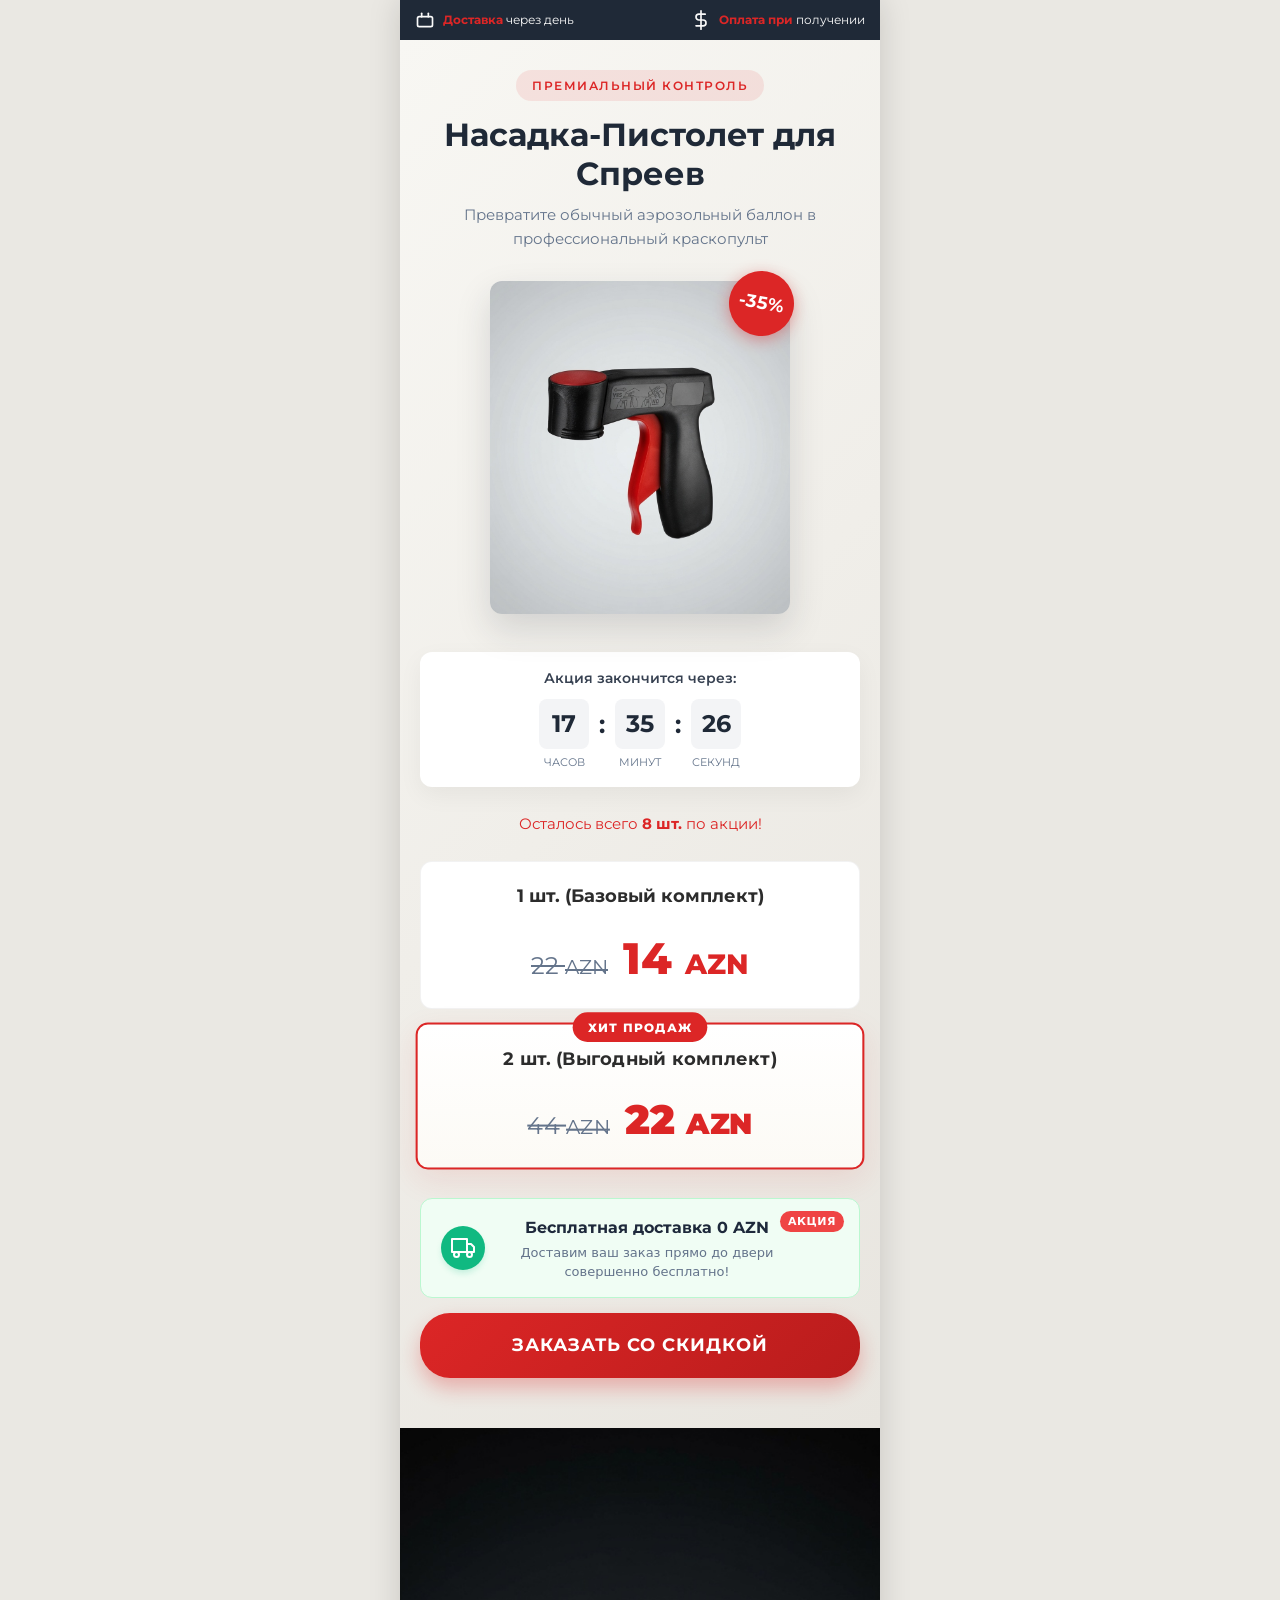
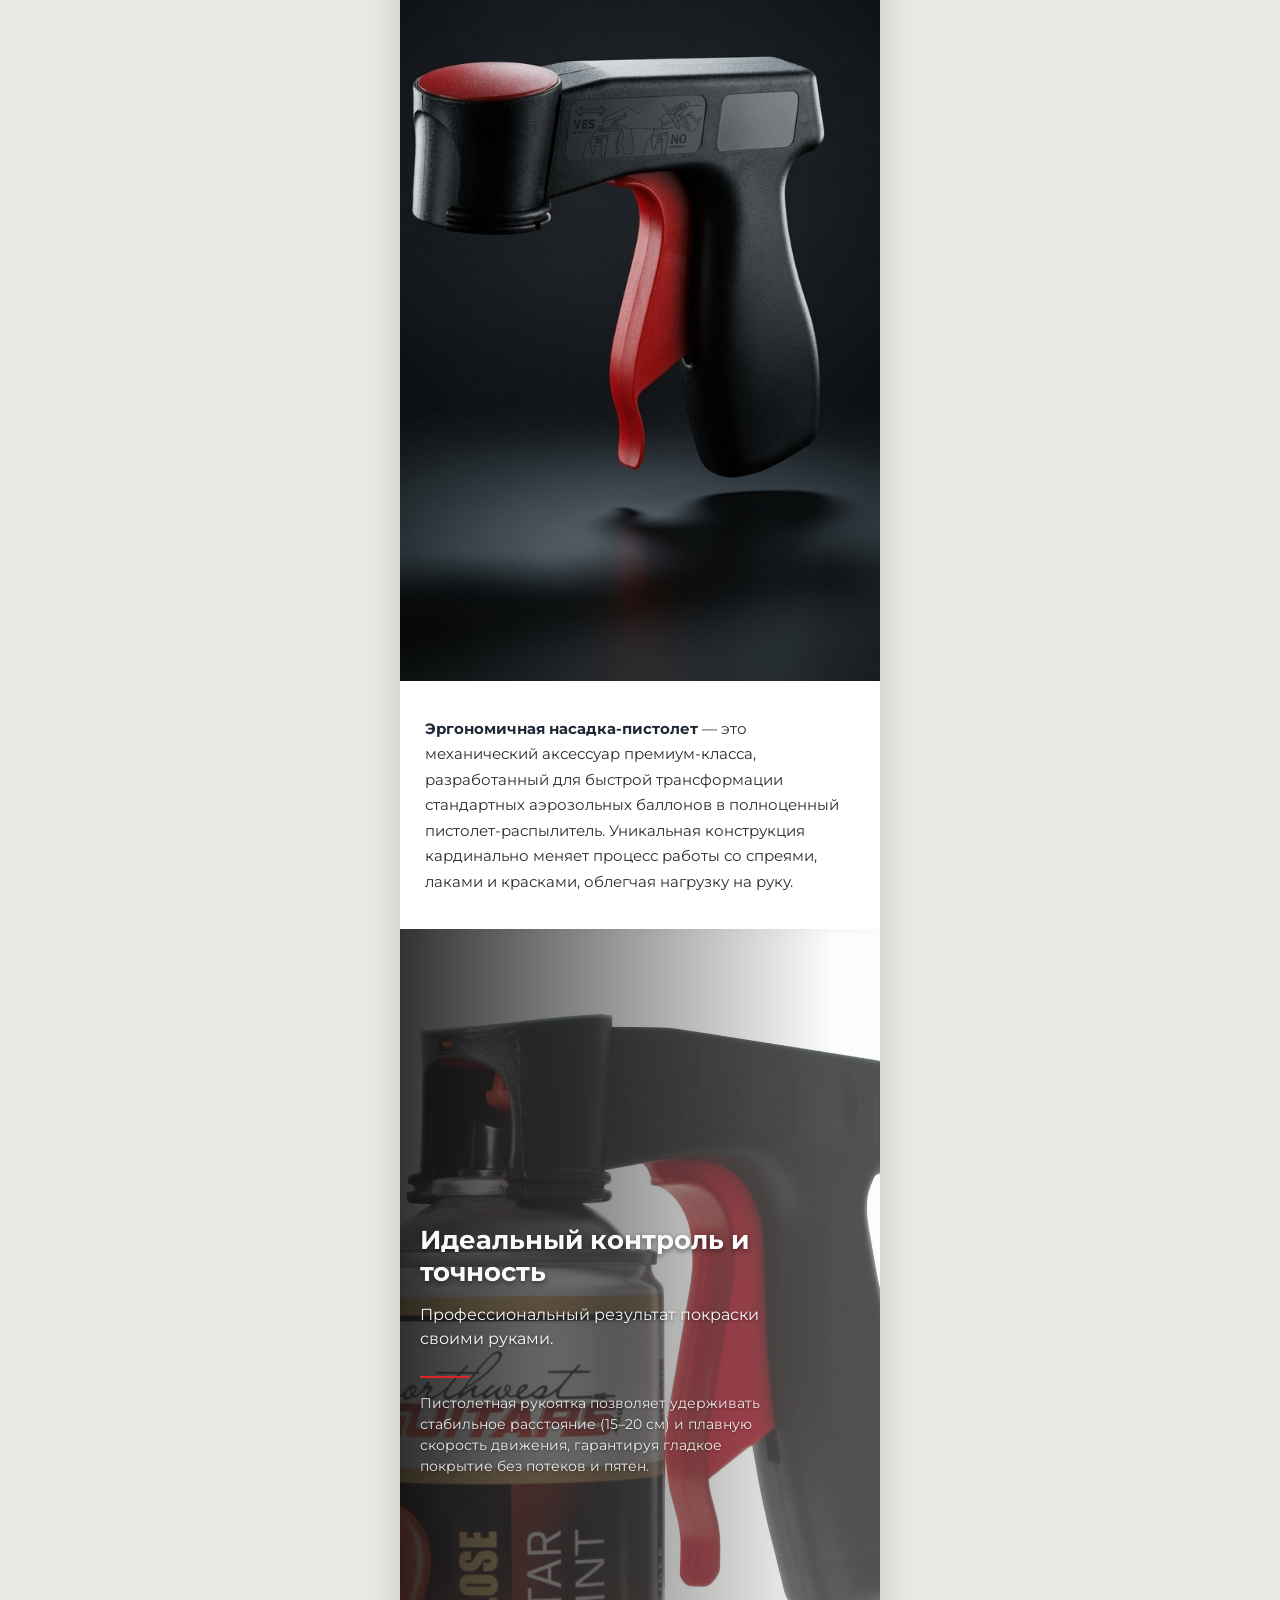
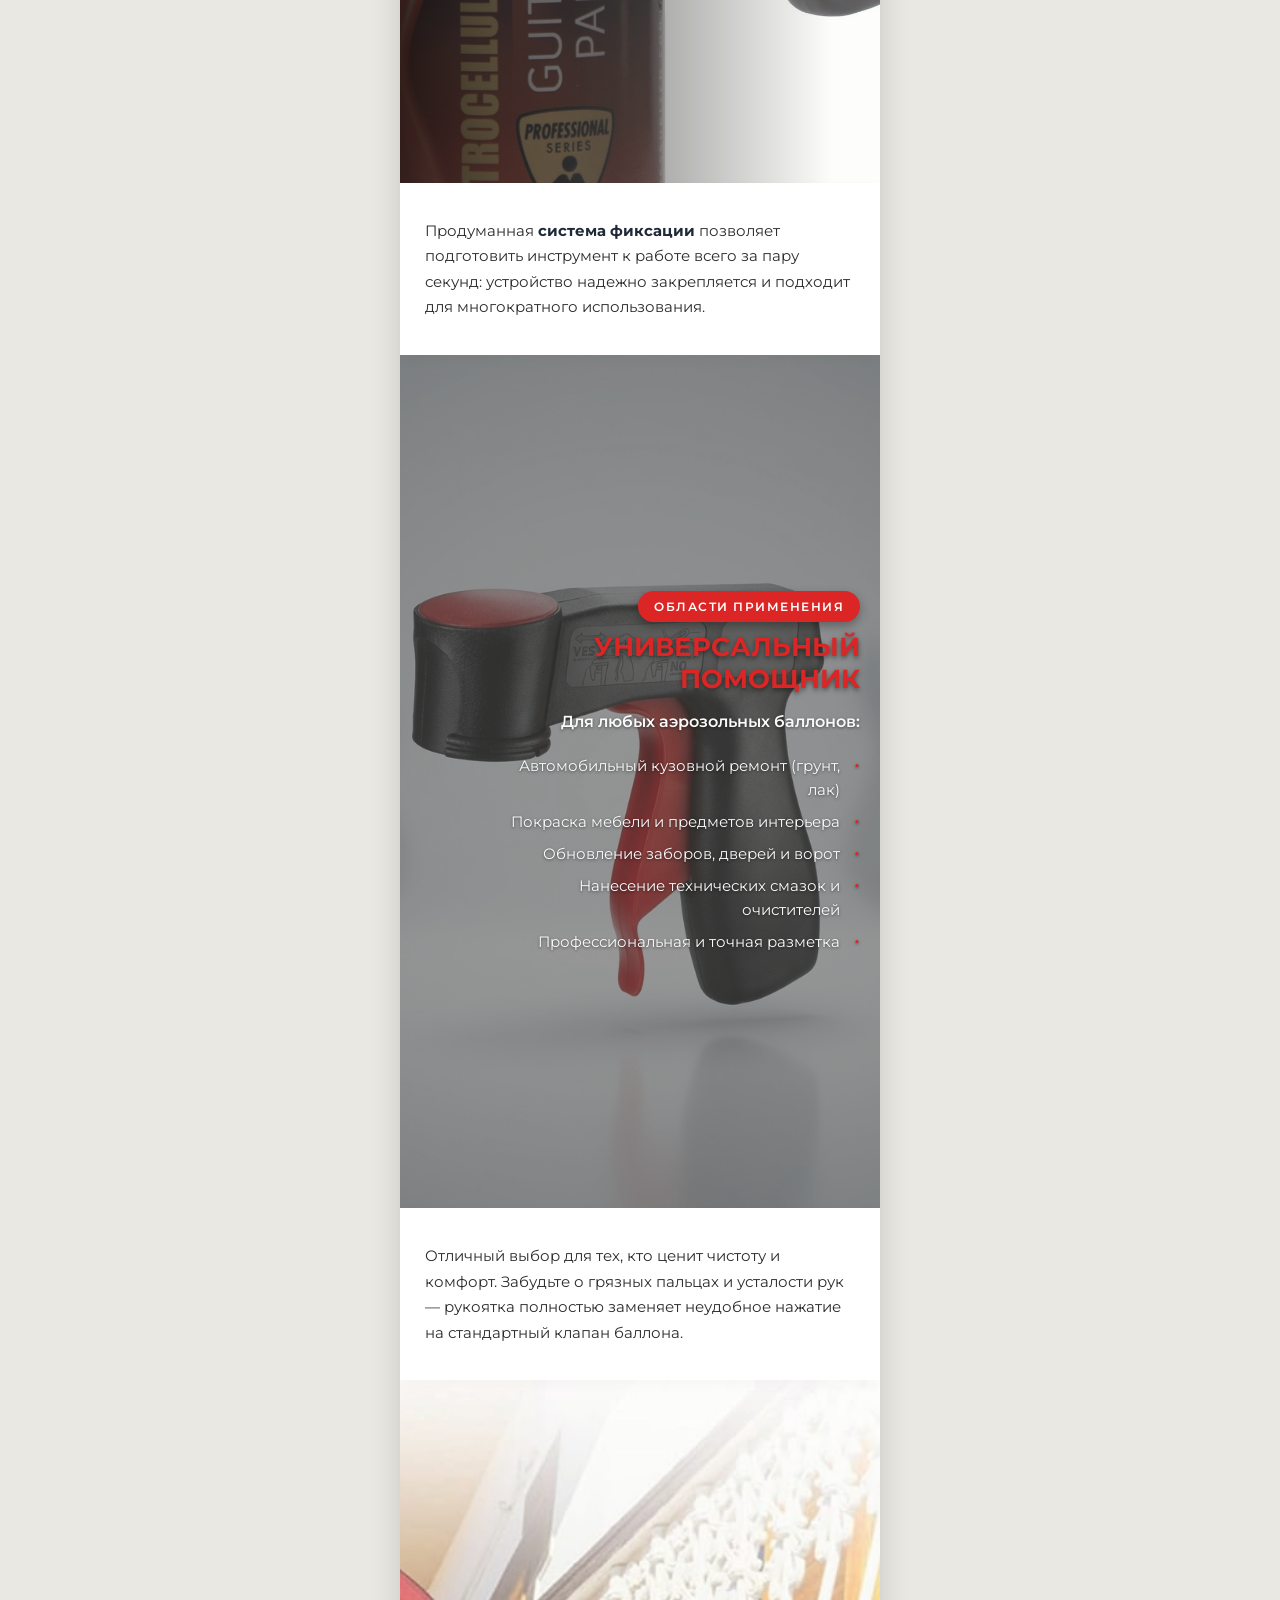
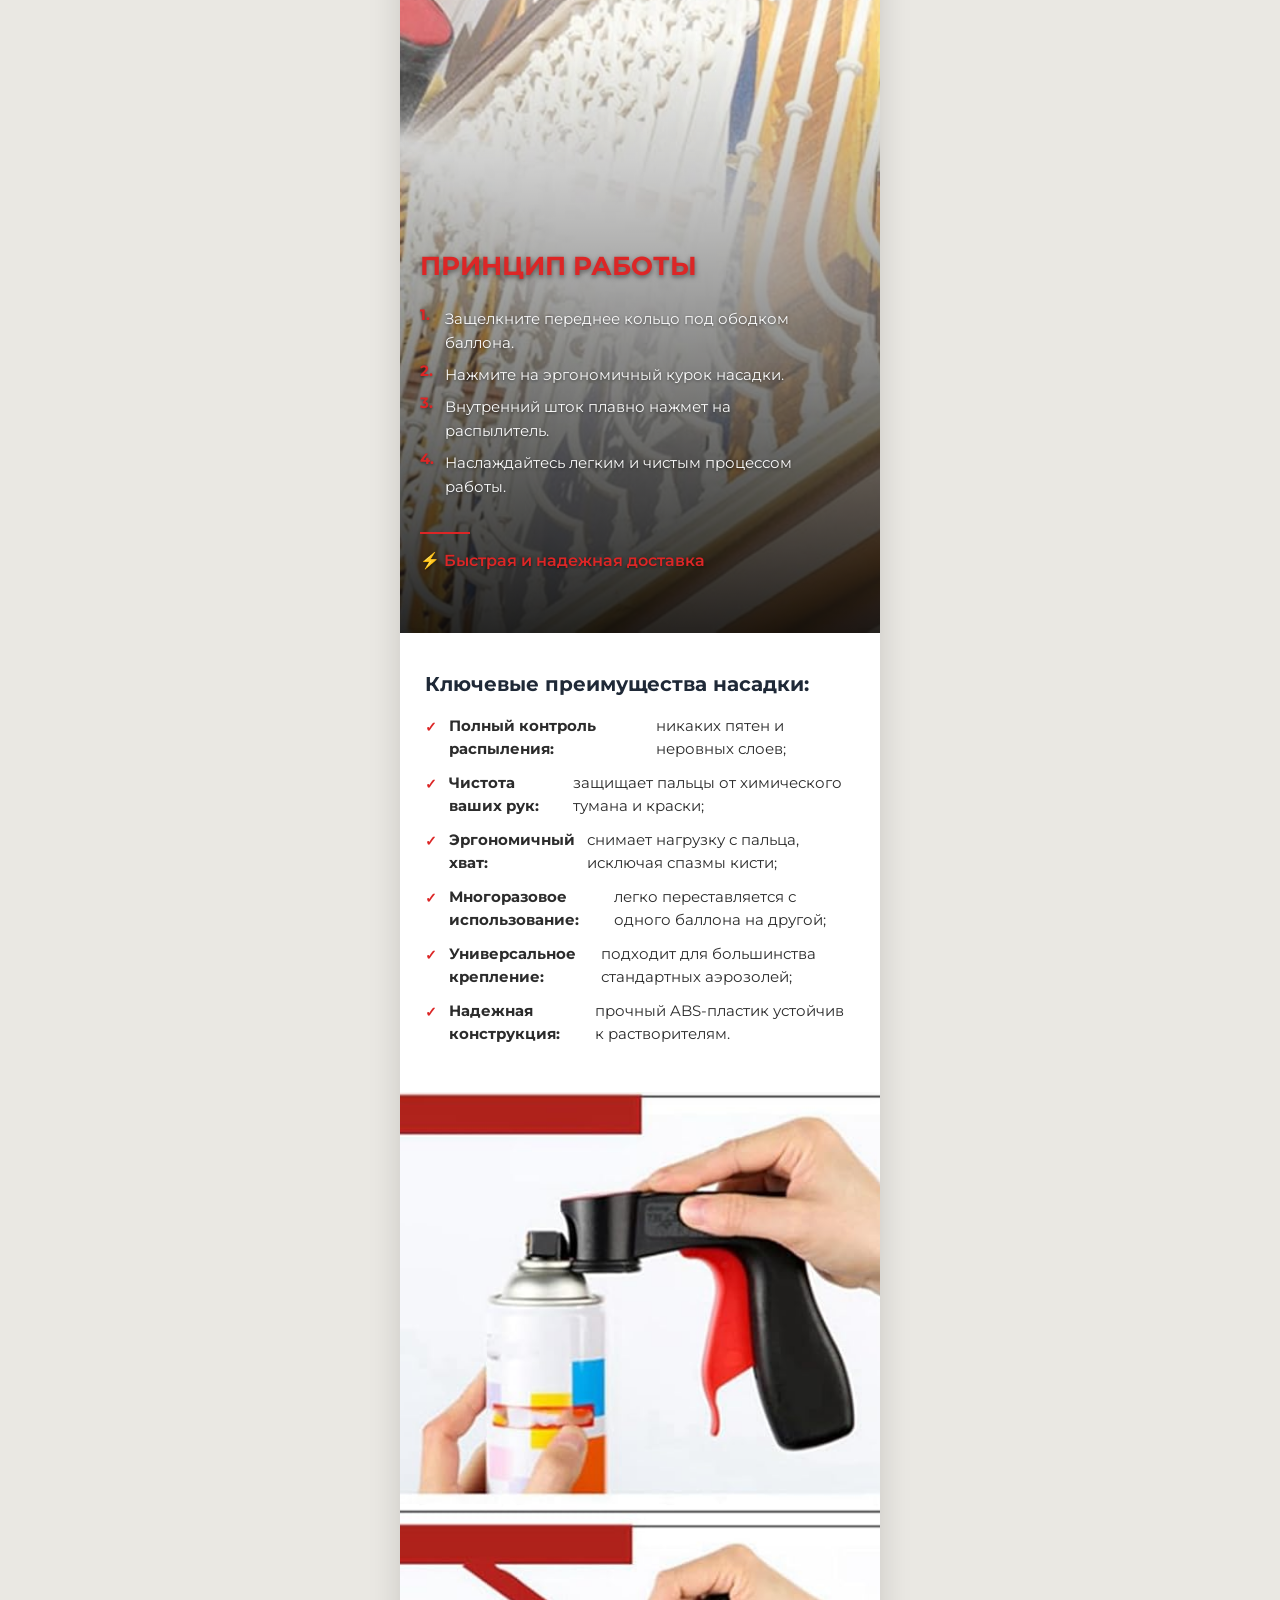
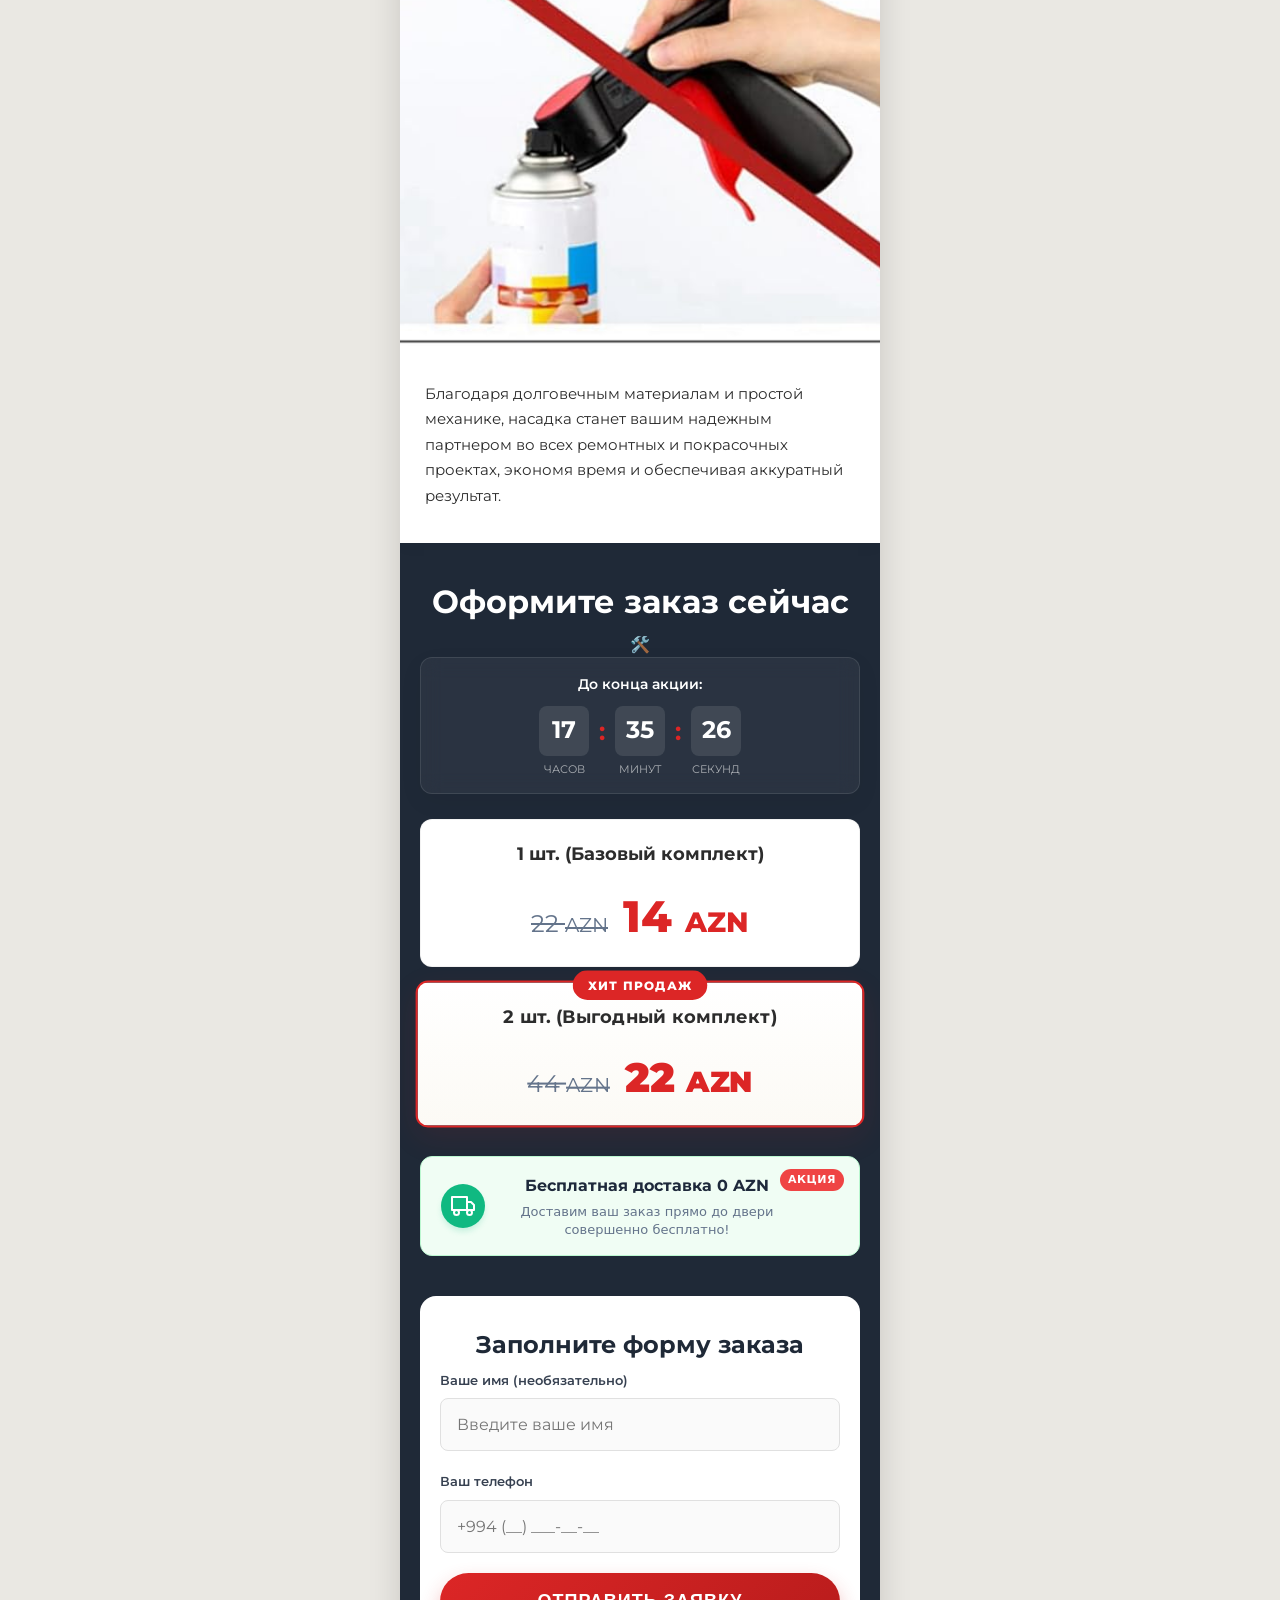
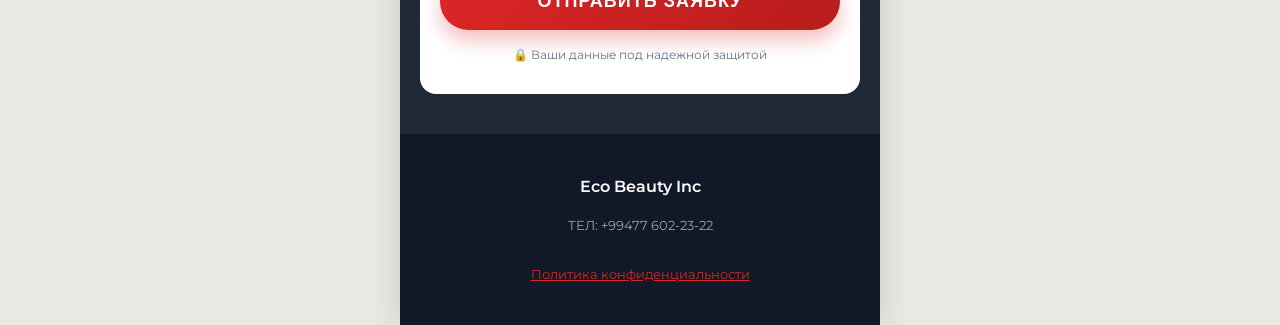
==== commit b08b450c: "Update index.html" ====
--- a/index.html
+++ b/index.html
@@ -388,7 +388,7 @@
         <footer class="footer_section">
             <div class="footer_content">
                 <p class="company_name">Eco Beauty Inc</p>
-                <p>ТЕЛ: +99455 883-65-60</p>
+                <p>ТЕЛ: +99477 602-23-22</p>
                 <a href="polit.html" target="_blank" class="policy_link">Политика конфиденциальности</a>
             </div>
         </footer>
@@ -425,4 +425,4 @@
     </script>
 </body>
 
-</html>+</html>
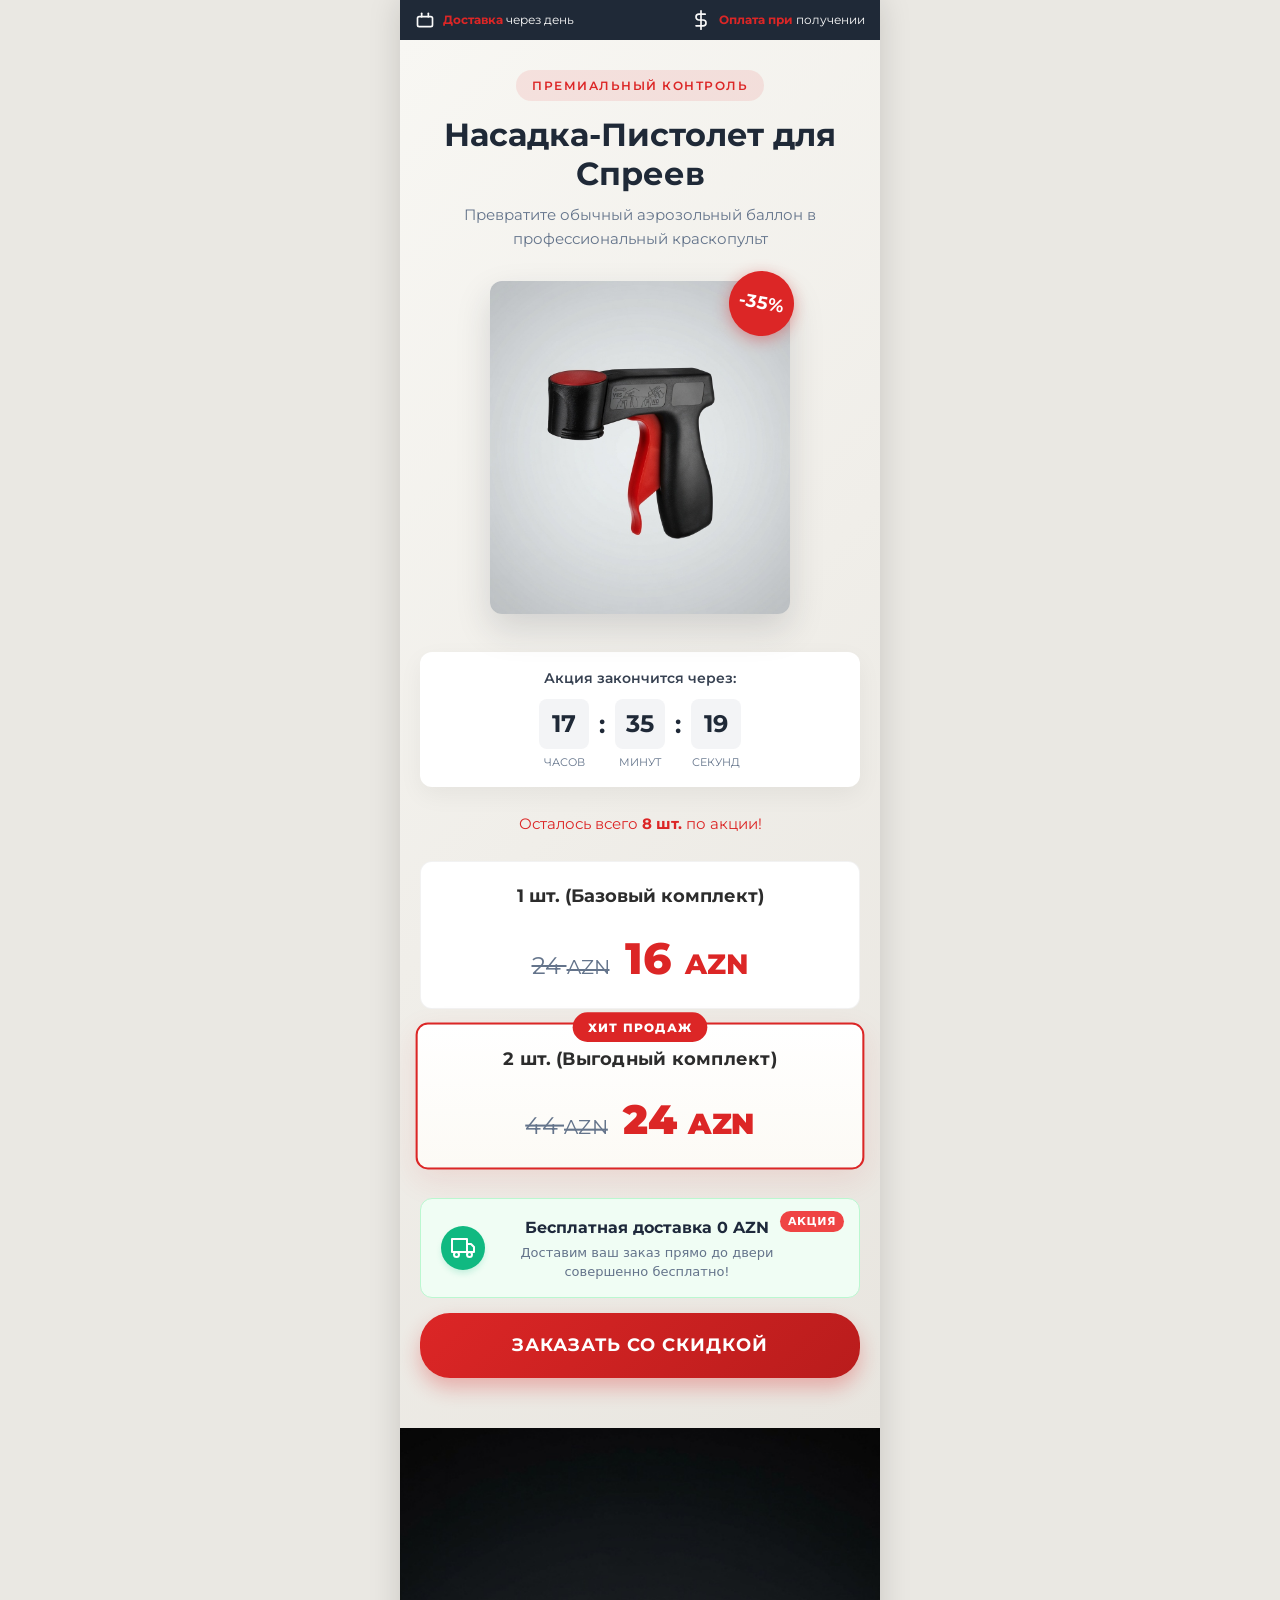
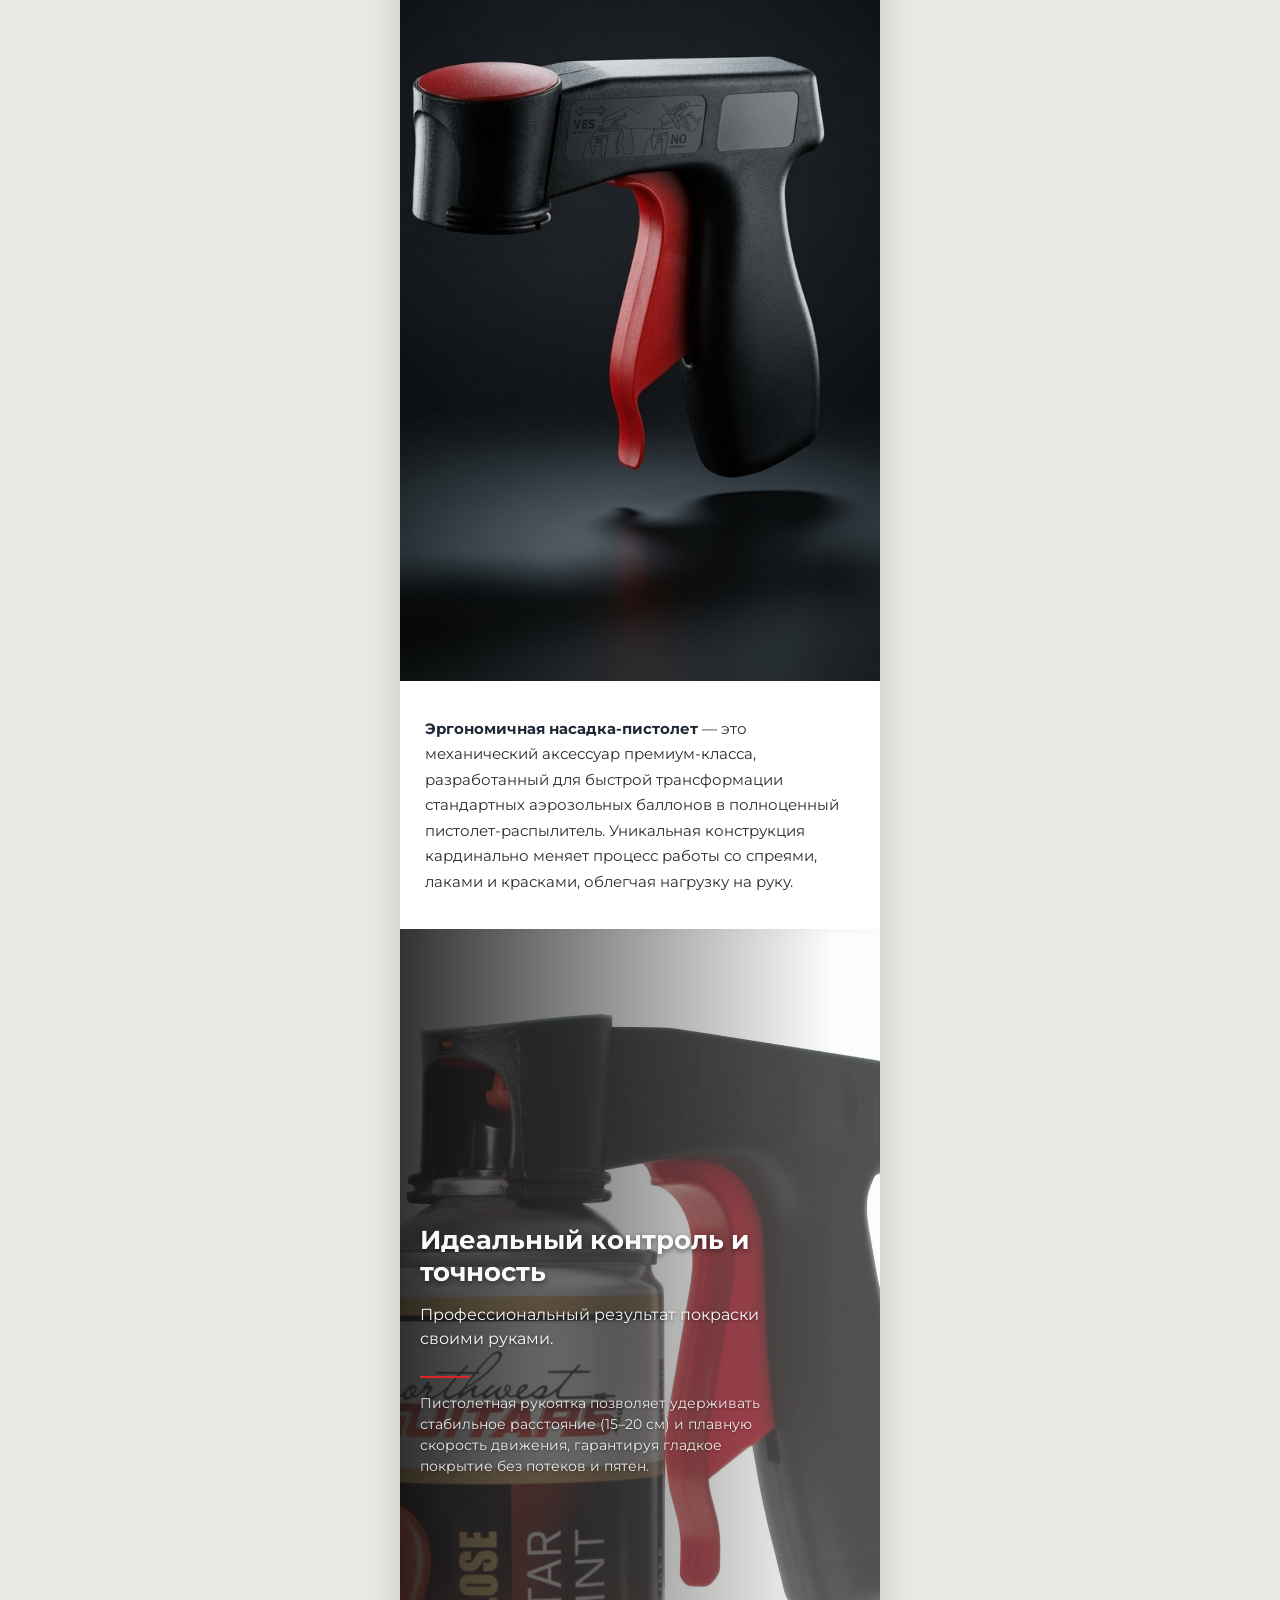
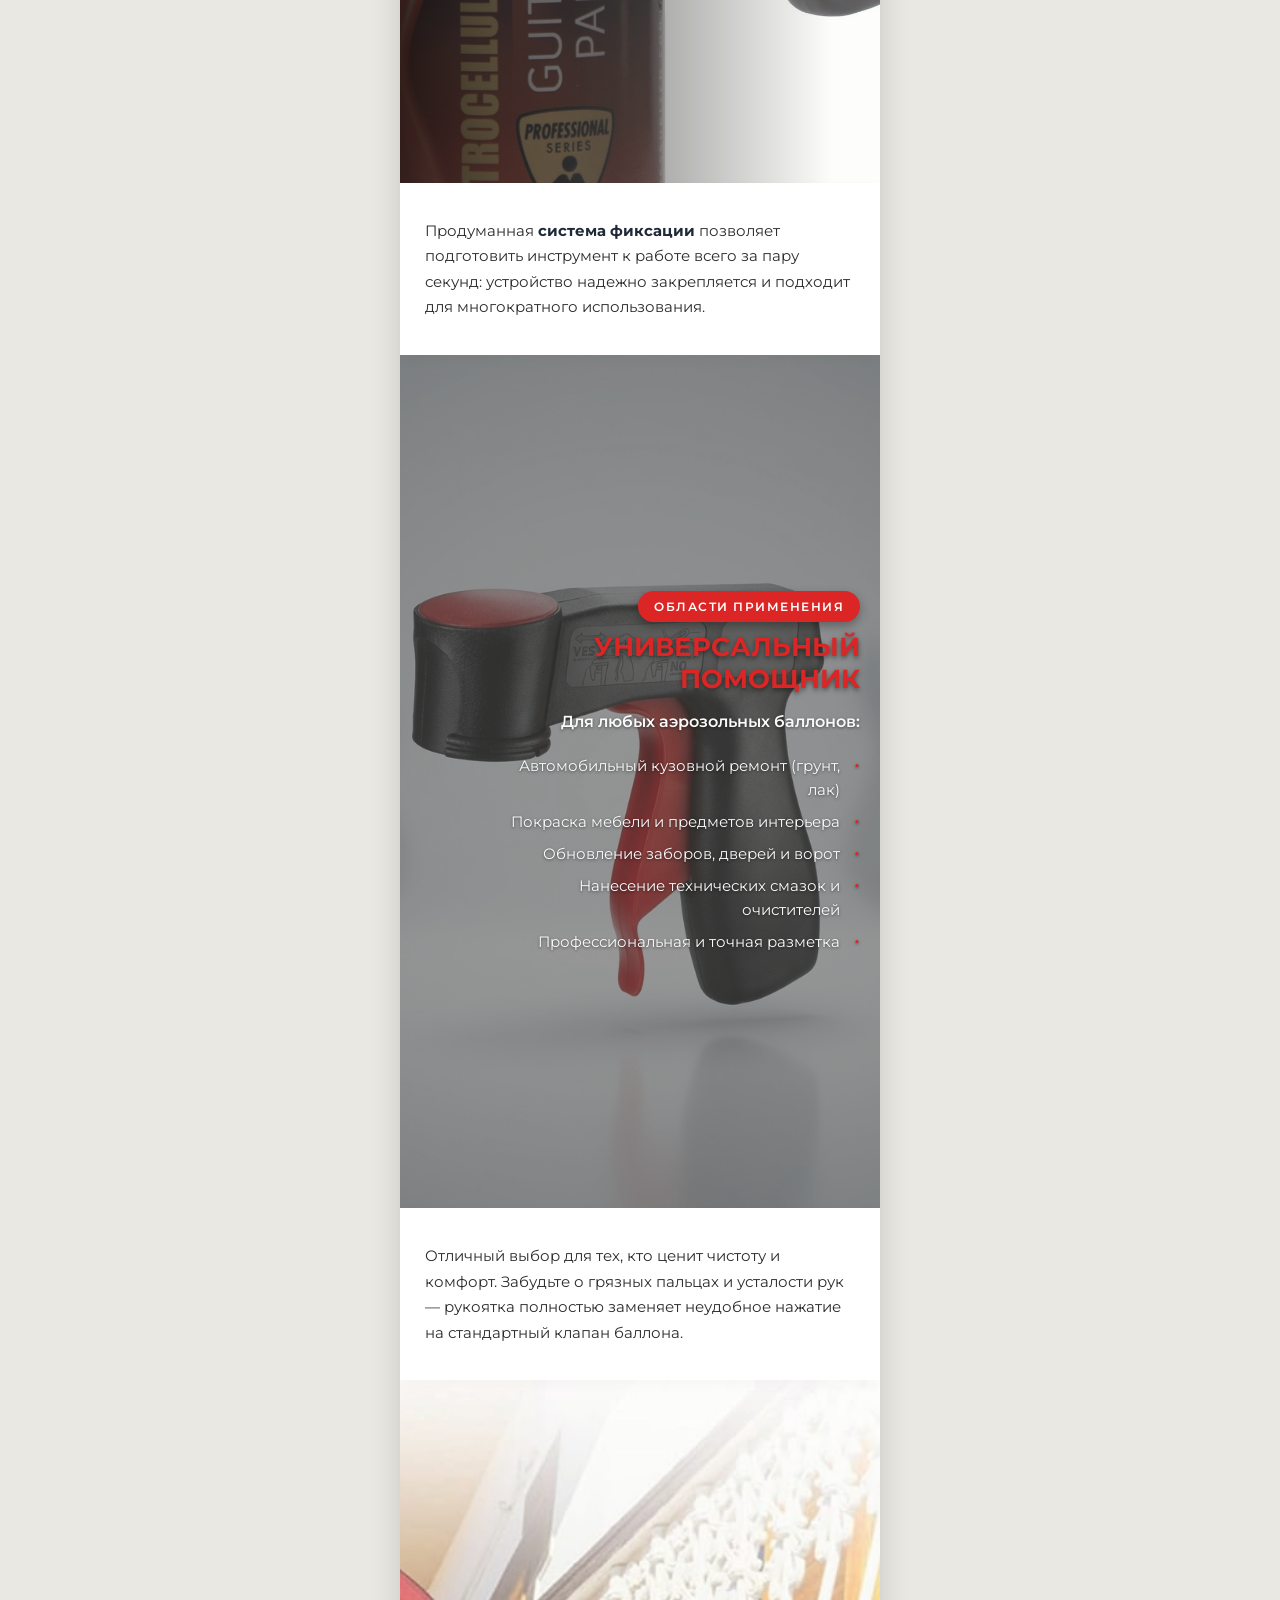
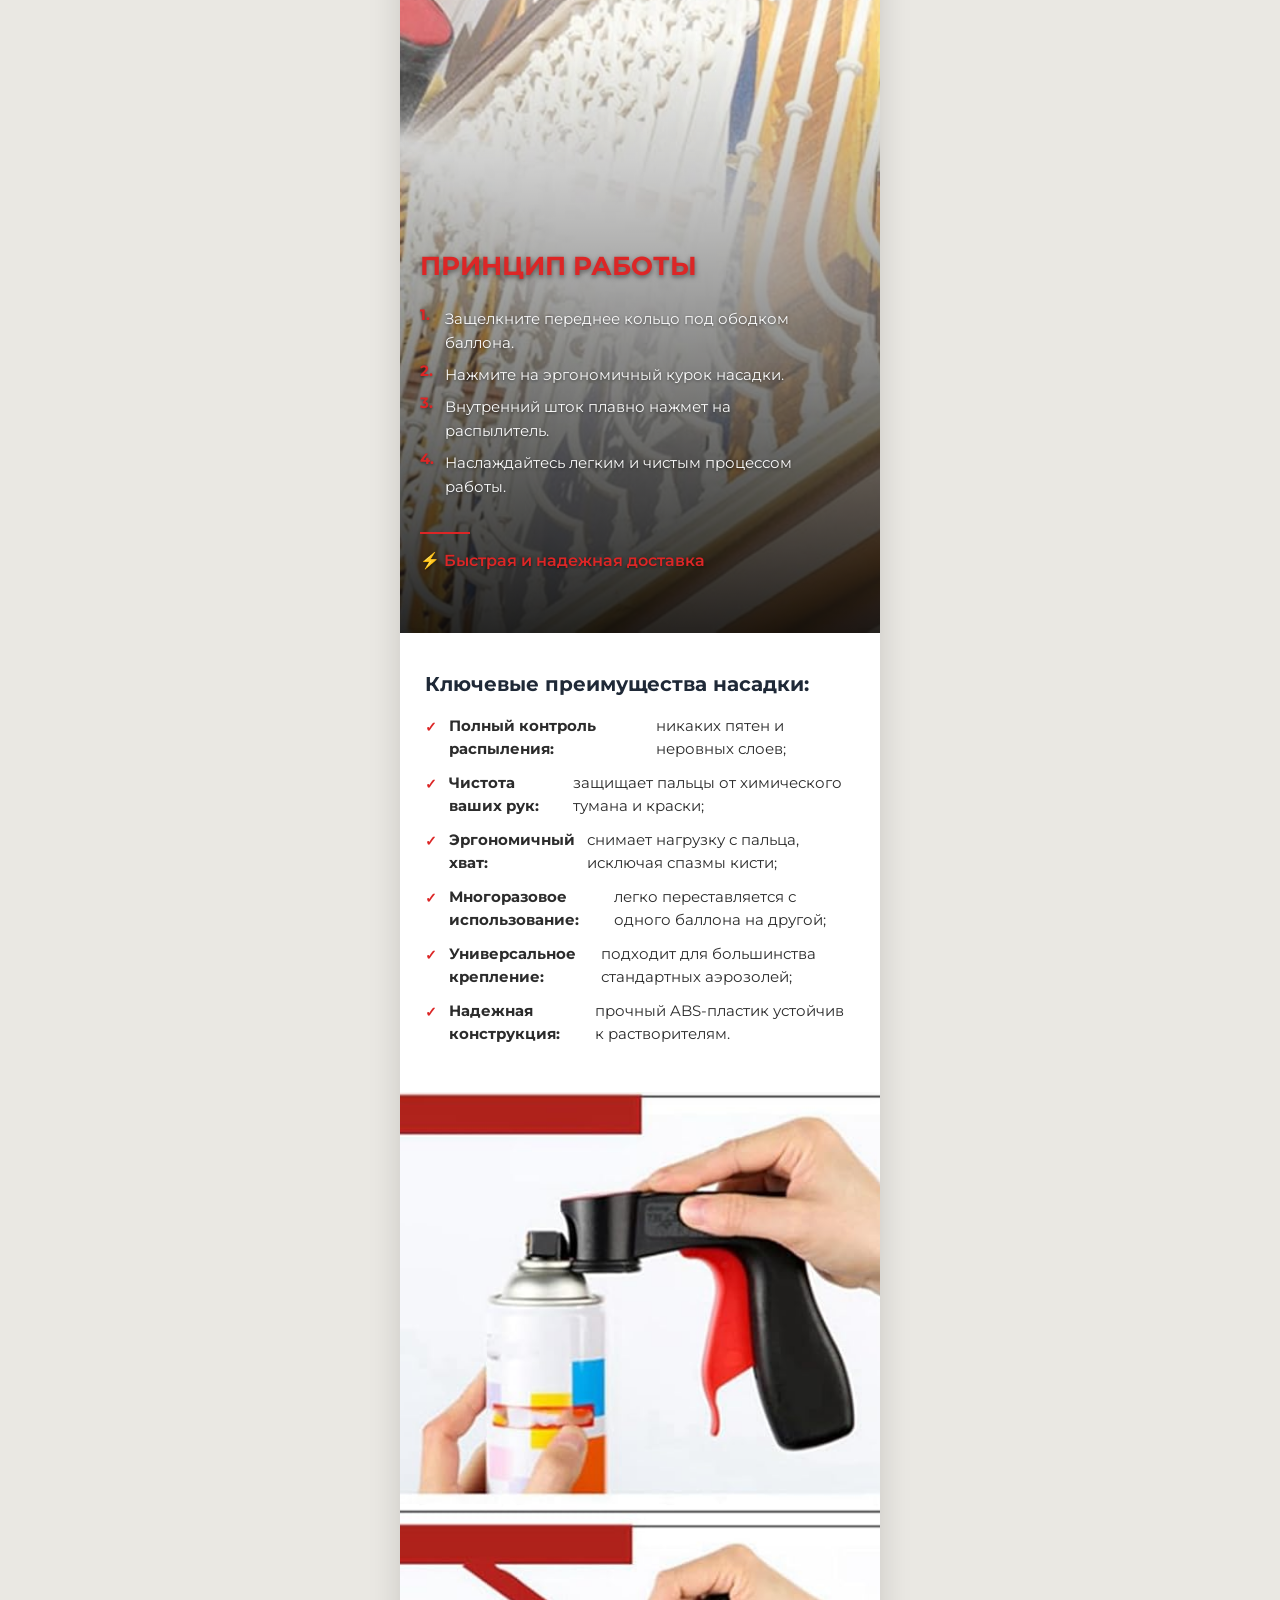
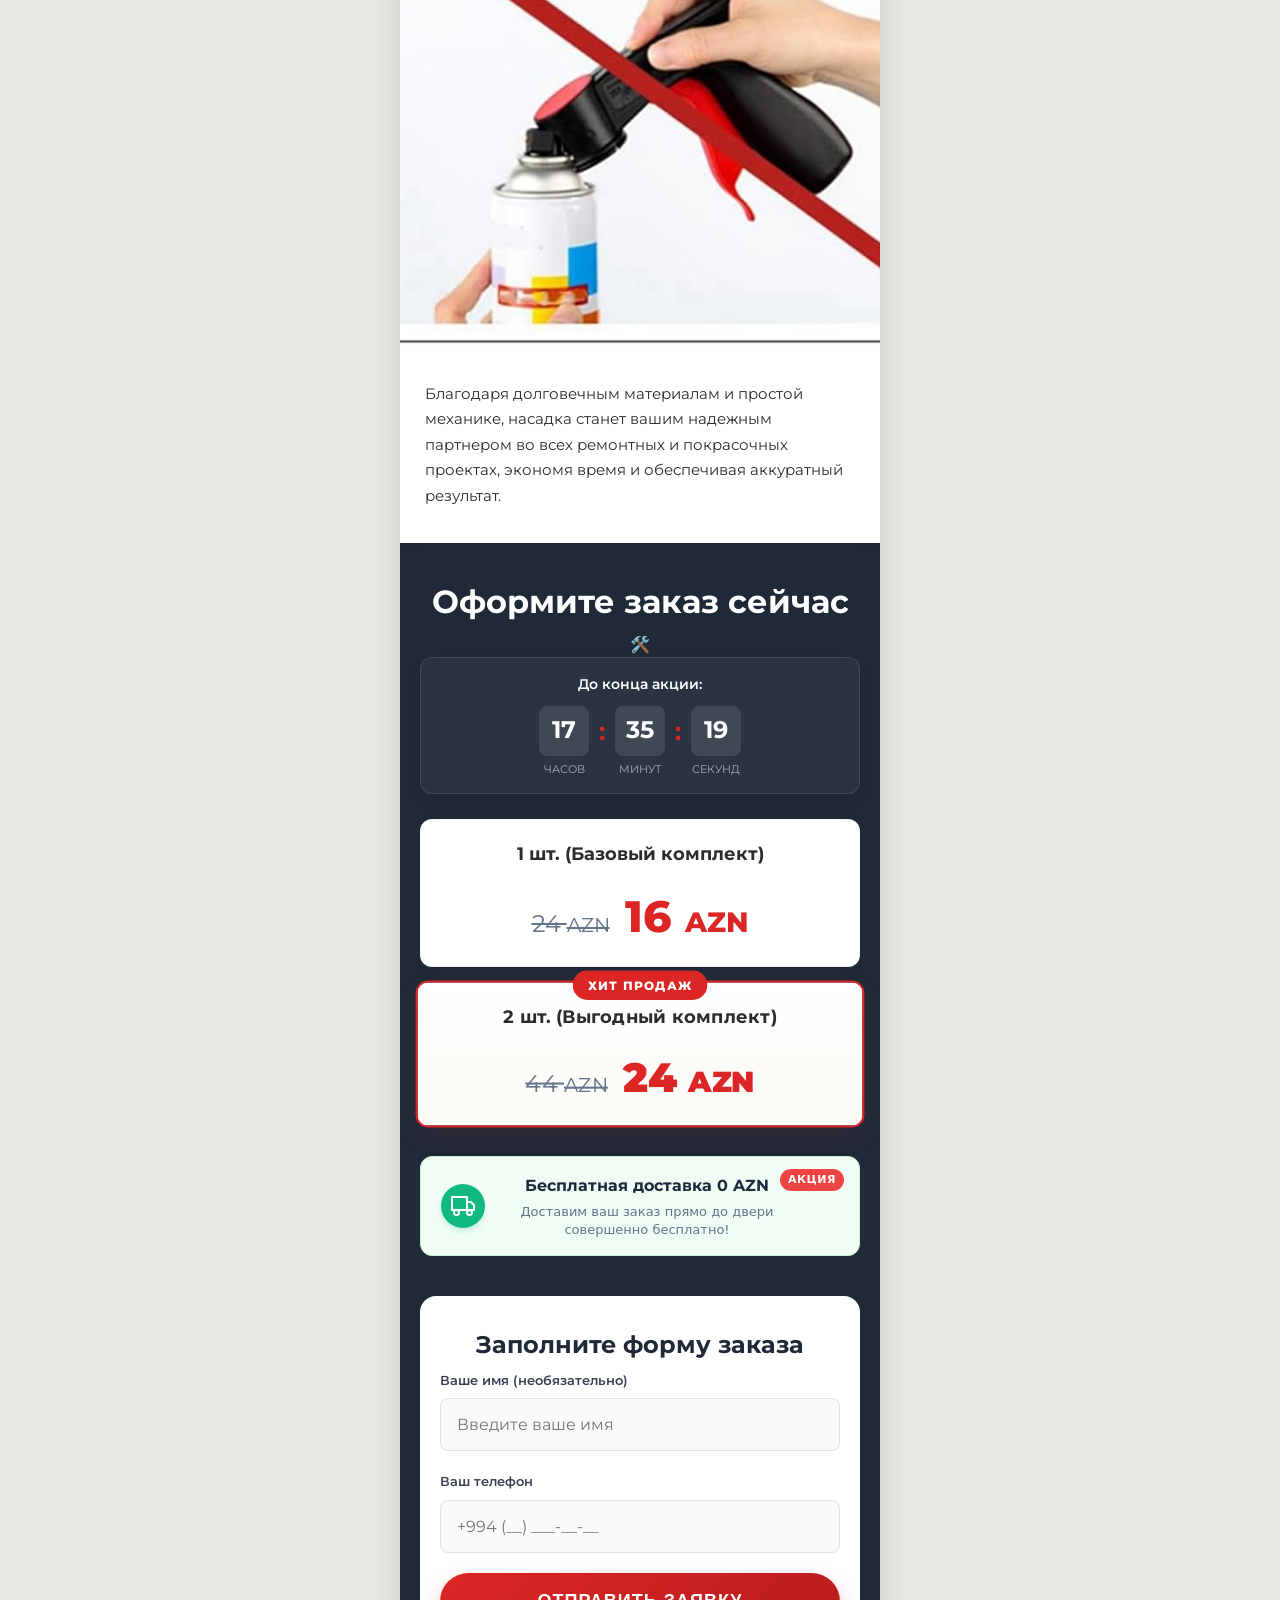
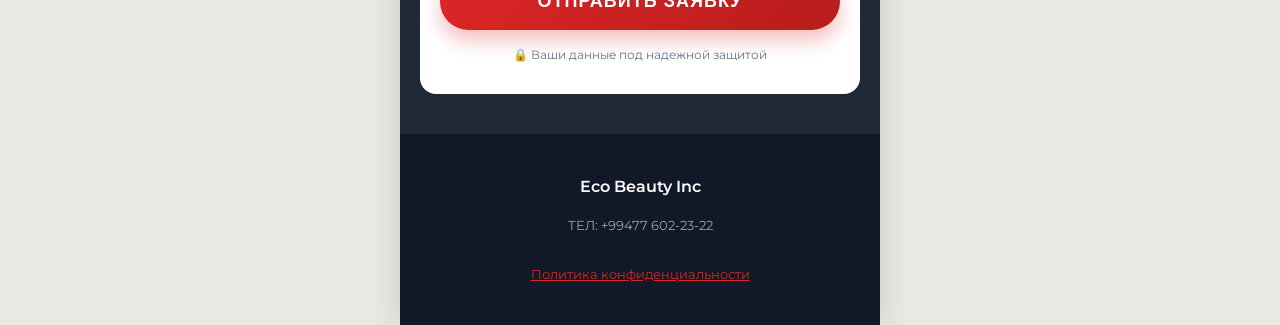
==== commit 9c87d0bc: "Update index.html" ====
--- a/index.html
+++ b/index.html
@@ -171,8 +171,8 @@
                     <div class="price_card" data-package="1 шт. (Базовый комплект)">
                         <div class="price_title">1 шт. (Базовый комплект)</div>
                         <div class="price_flex">
-                            <div class="old_price">22 <span>AZN</span></div>
-                            <div class="new_price">14 <span>AZN</span></div>
+                            <div class="old_price">24 <span>AZN</span></div>
+                            <div class="new_price">16 <span>AZN</span></div>
                         </div>
                     </div>
 
@@ -181,7 +181,7 @@
                         <div class="price_title">2 шт. (Выгодный комплект)</div>
                         <div class="price_flex">
                             <div class="old_price">44 <span>AZN</span></div>
-                            <div class="new_price">22 <span>AZN</span></div>
+                            <div class="new_price">24 <span>AZN</span></div>
                         </div>
                     </div>
                 </div>
@@ -321,8 +321,8 @@
                     <div class="price_card" data-package="1 шт. (Базовый комплект)">
                         <div class="price_title">1 шт. (Базовый комплект)</div>
                         <div class="price_flex">
-                            <div class="old_price">22 <span>AZN</span></div>
-                            <div class="new_price">14 <span>AZN</span></div>
+                            <div class="old_price">24 <span>AZN</span></div>
+                            <div class="new_price">16 <span>AZN</span></div>
                         </div>
                     </div>
 
@@ -331,7 +331,7 @@
                         <div class="price_title">2 шт. (Выгодный комплект)</div>
                         <div class="price_flex">
                             <div class="old_price">44 <span>AZN</span></div>
-                            <div class="new_price">22 <span>AZN</span></div>
+                            <div class="new_price">24 <span>AZN</span></div>
                         </div>
                     </div>
                 </div>
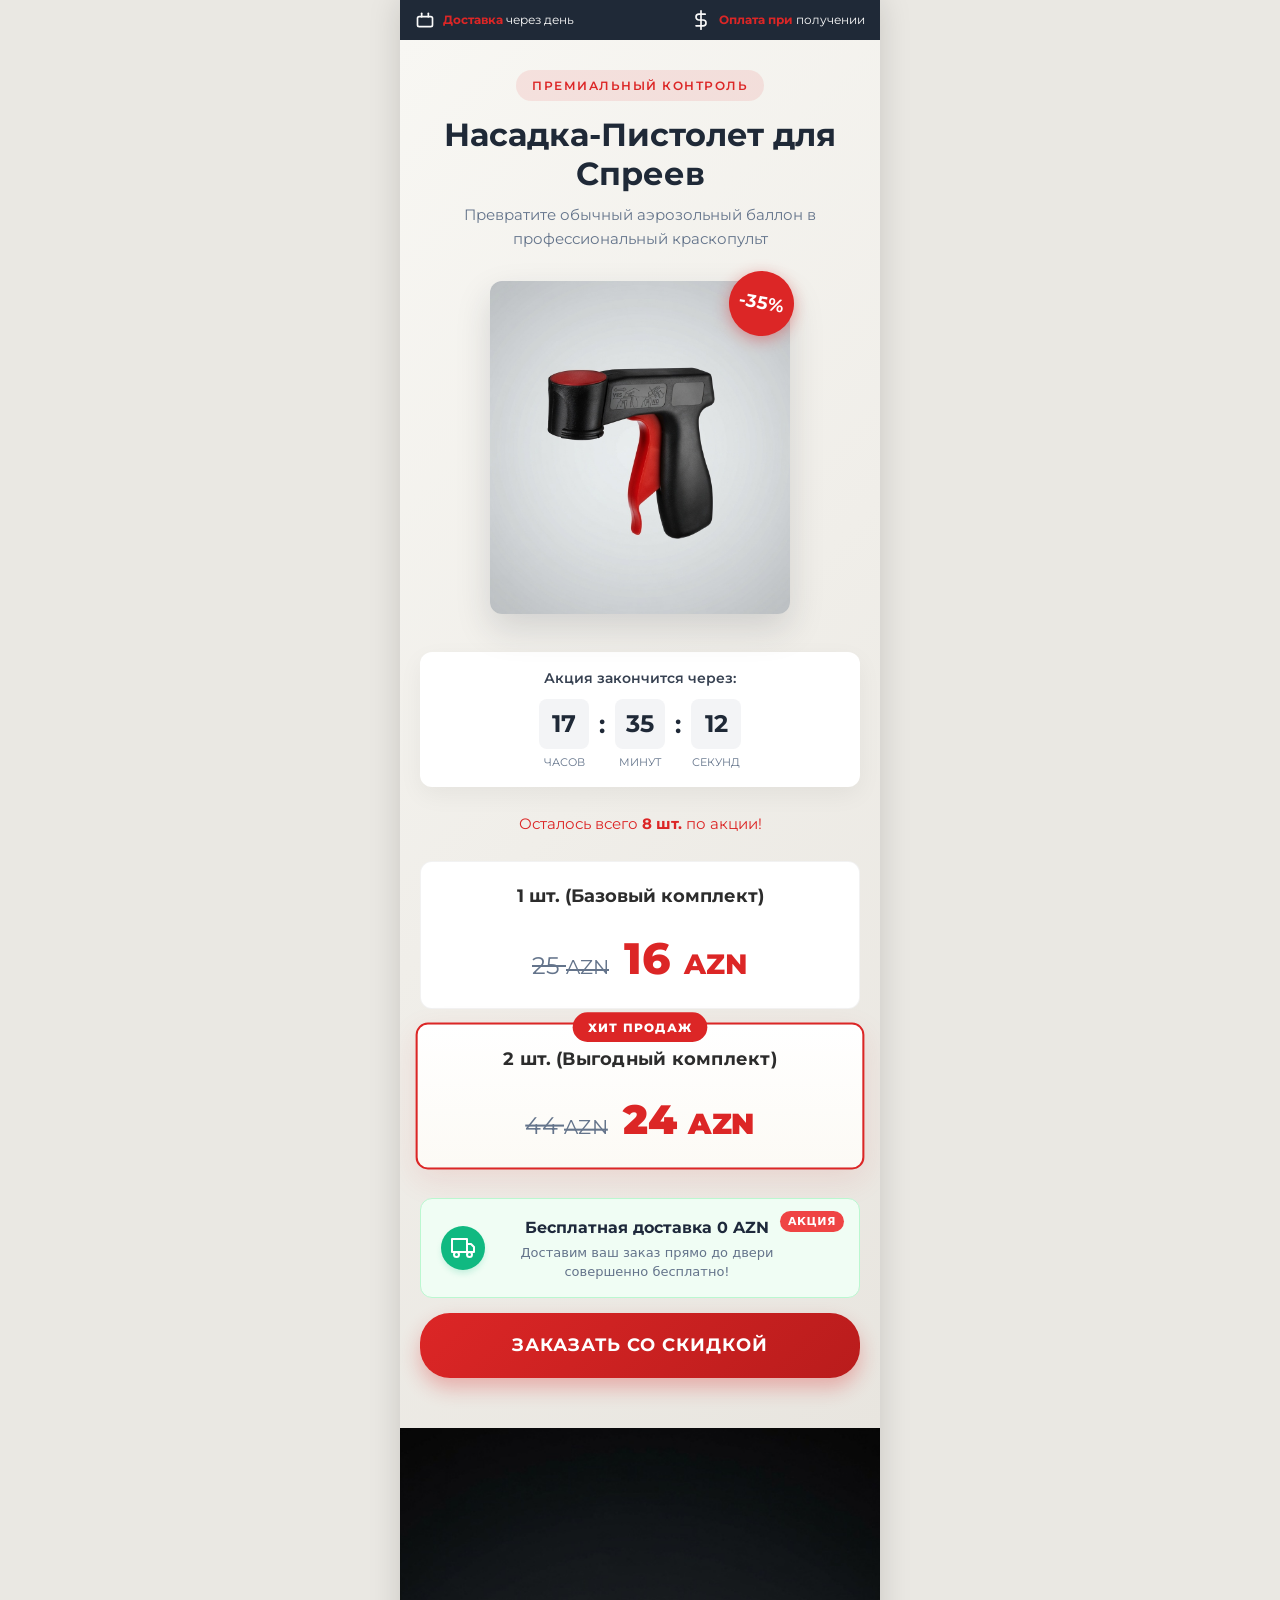
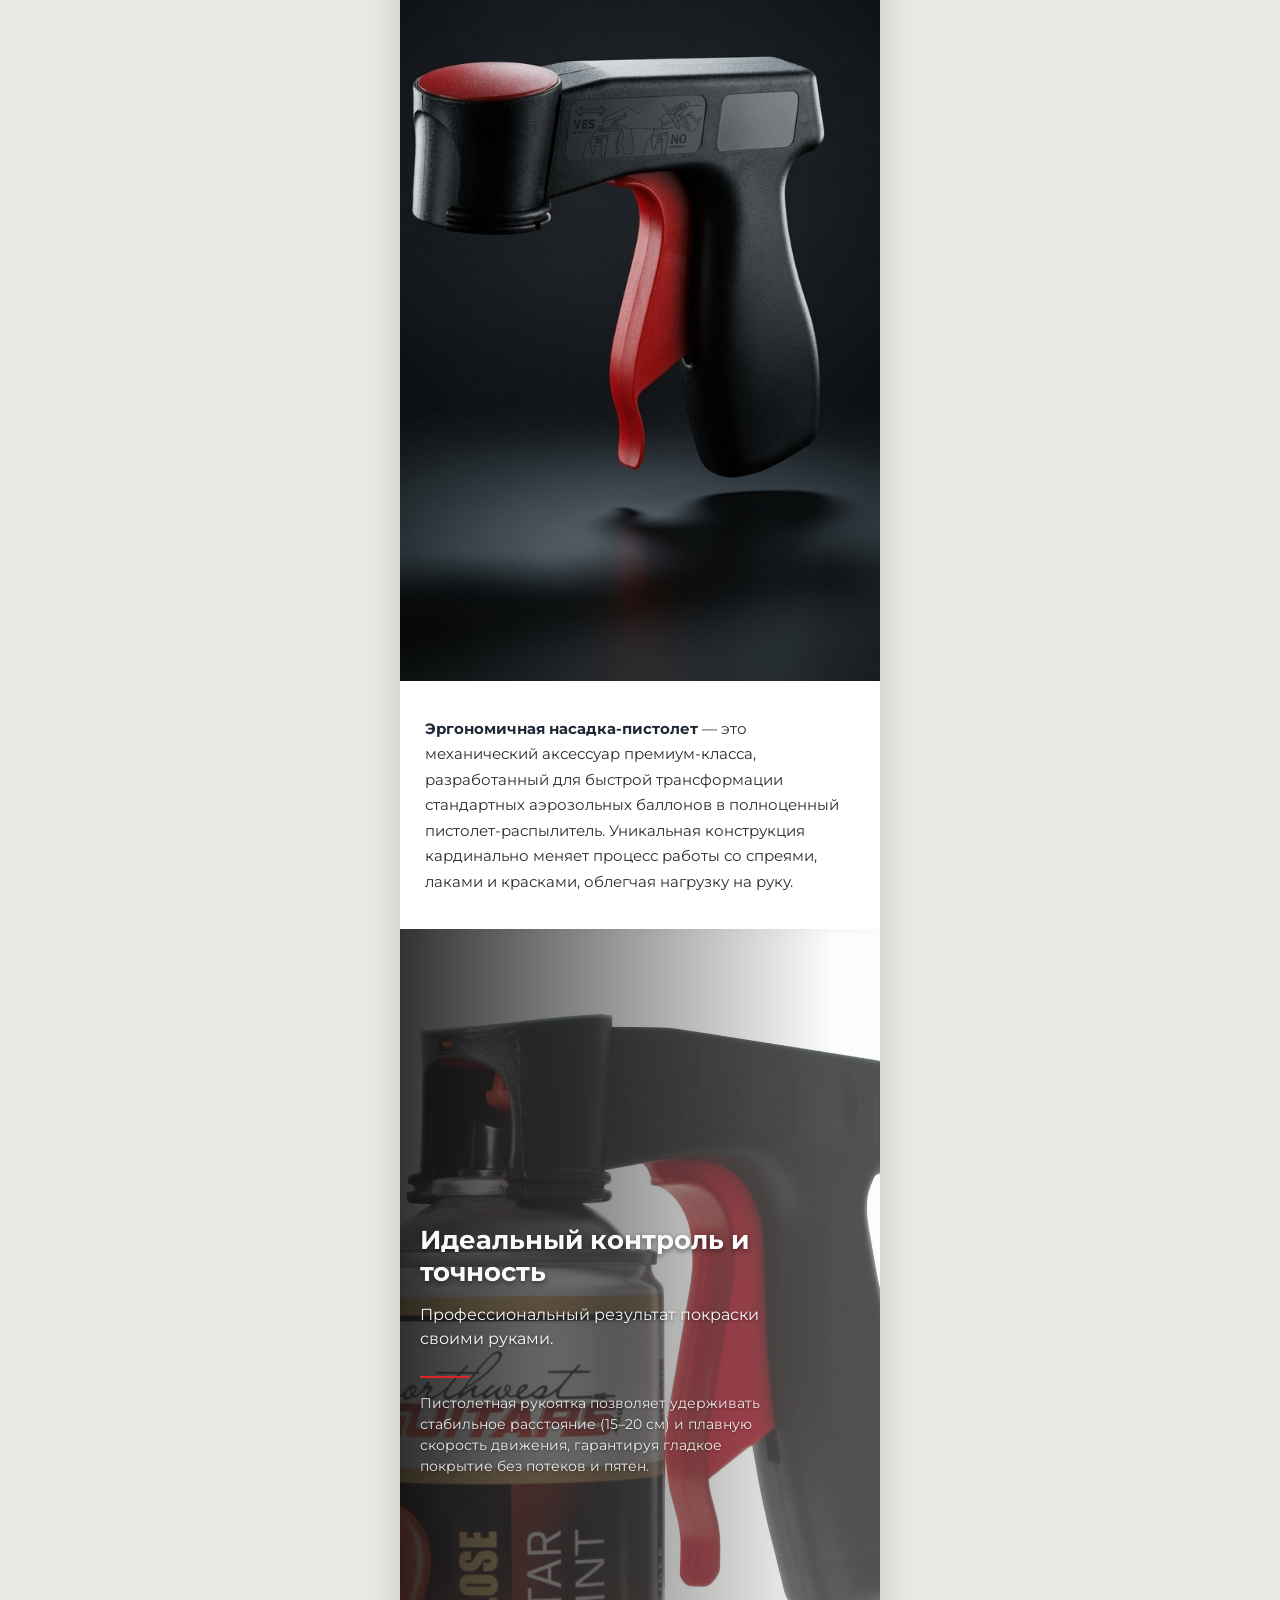
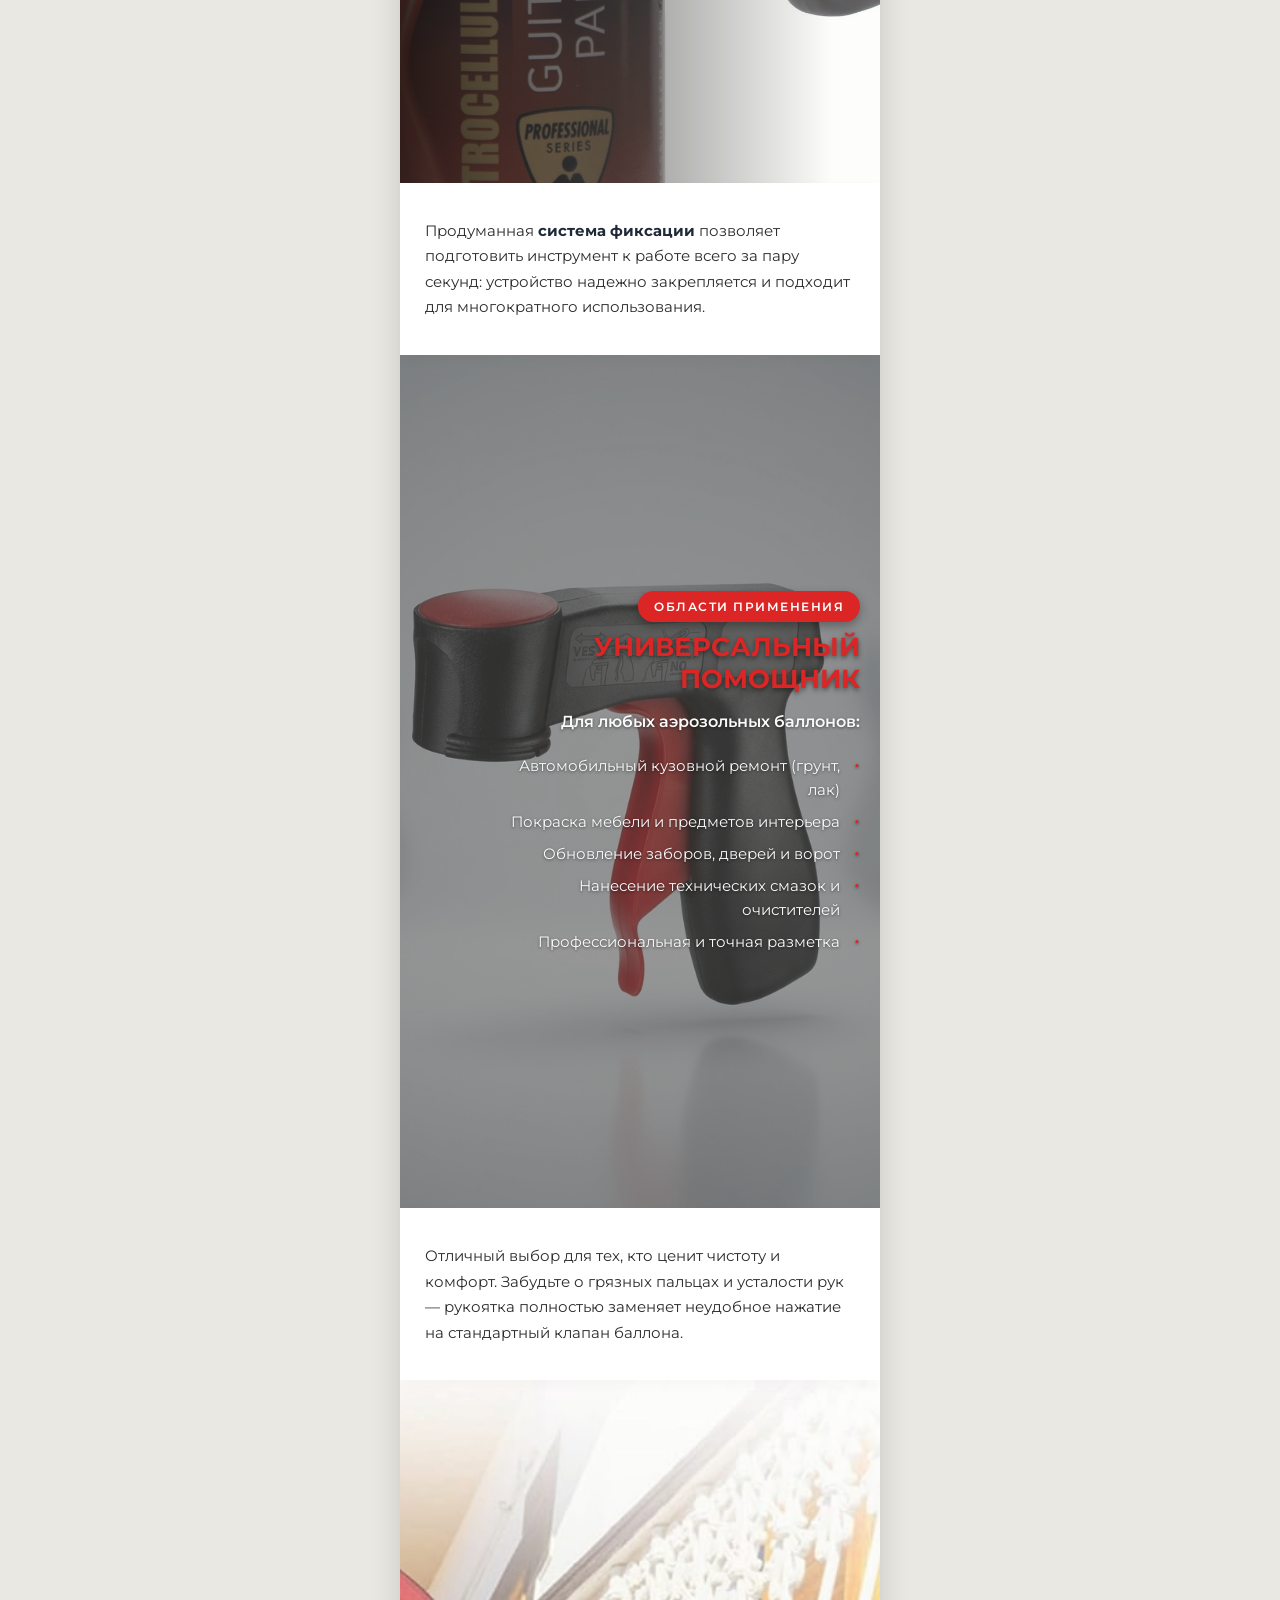
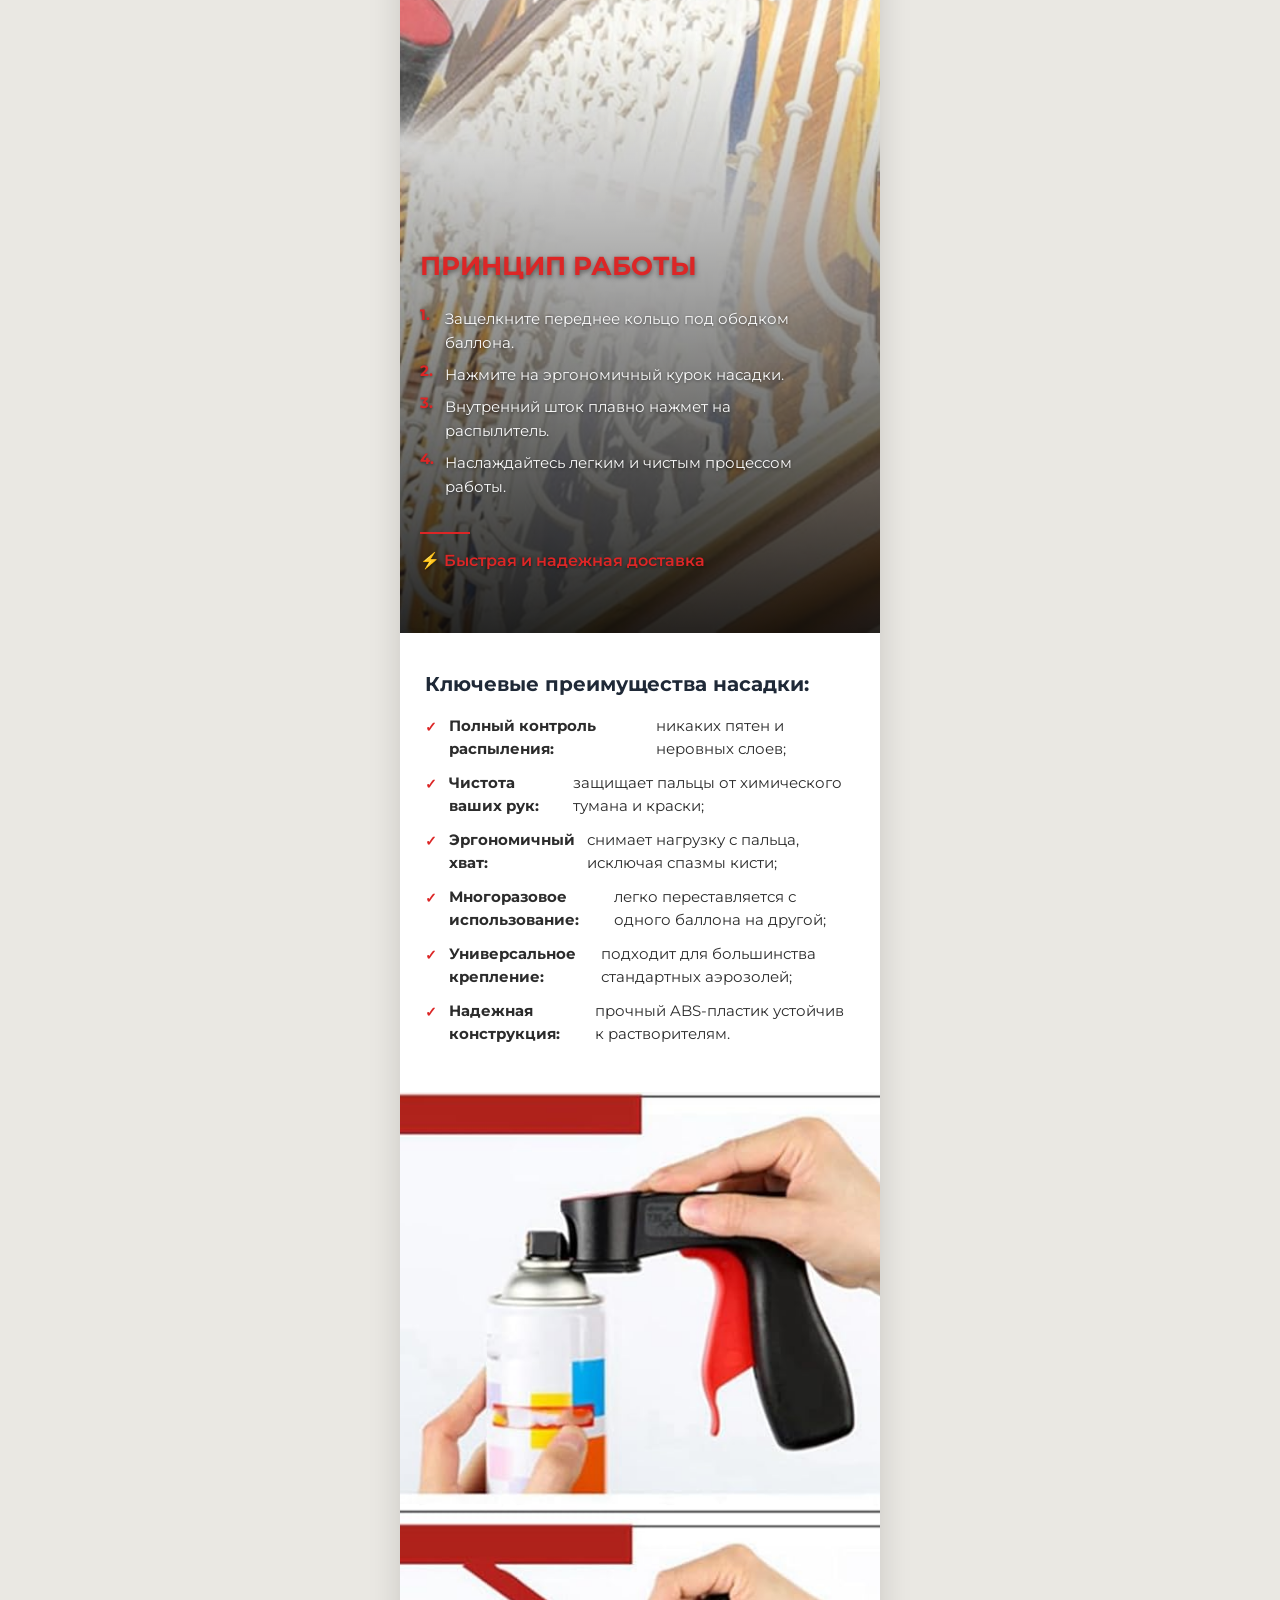
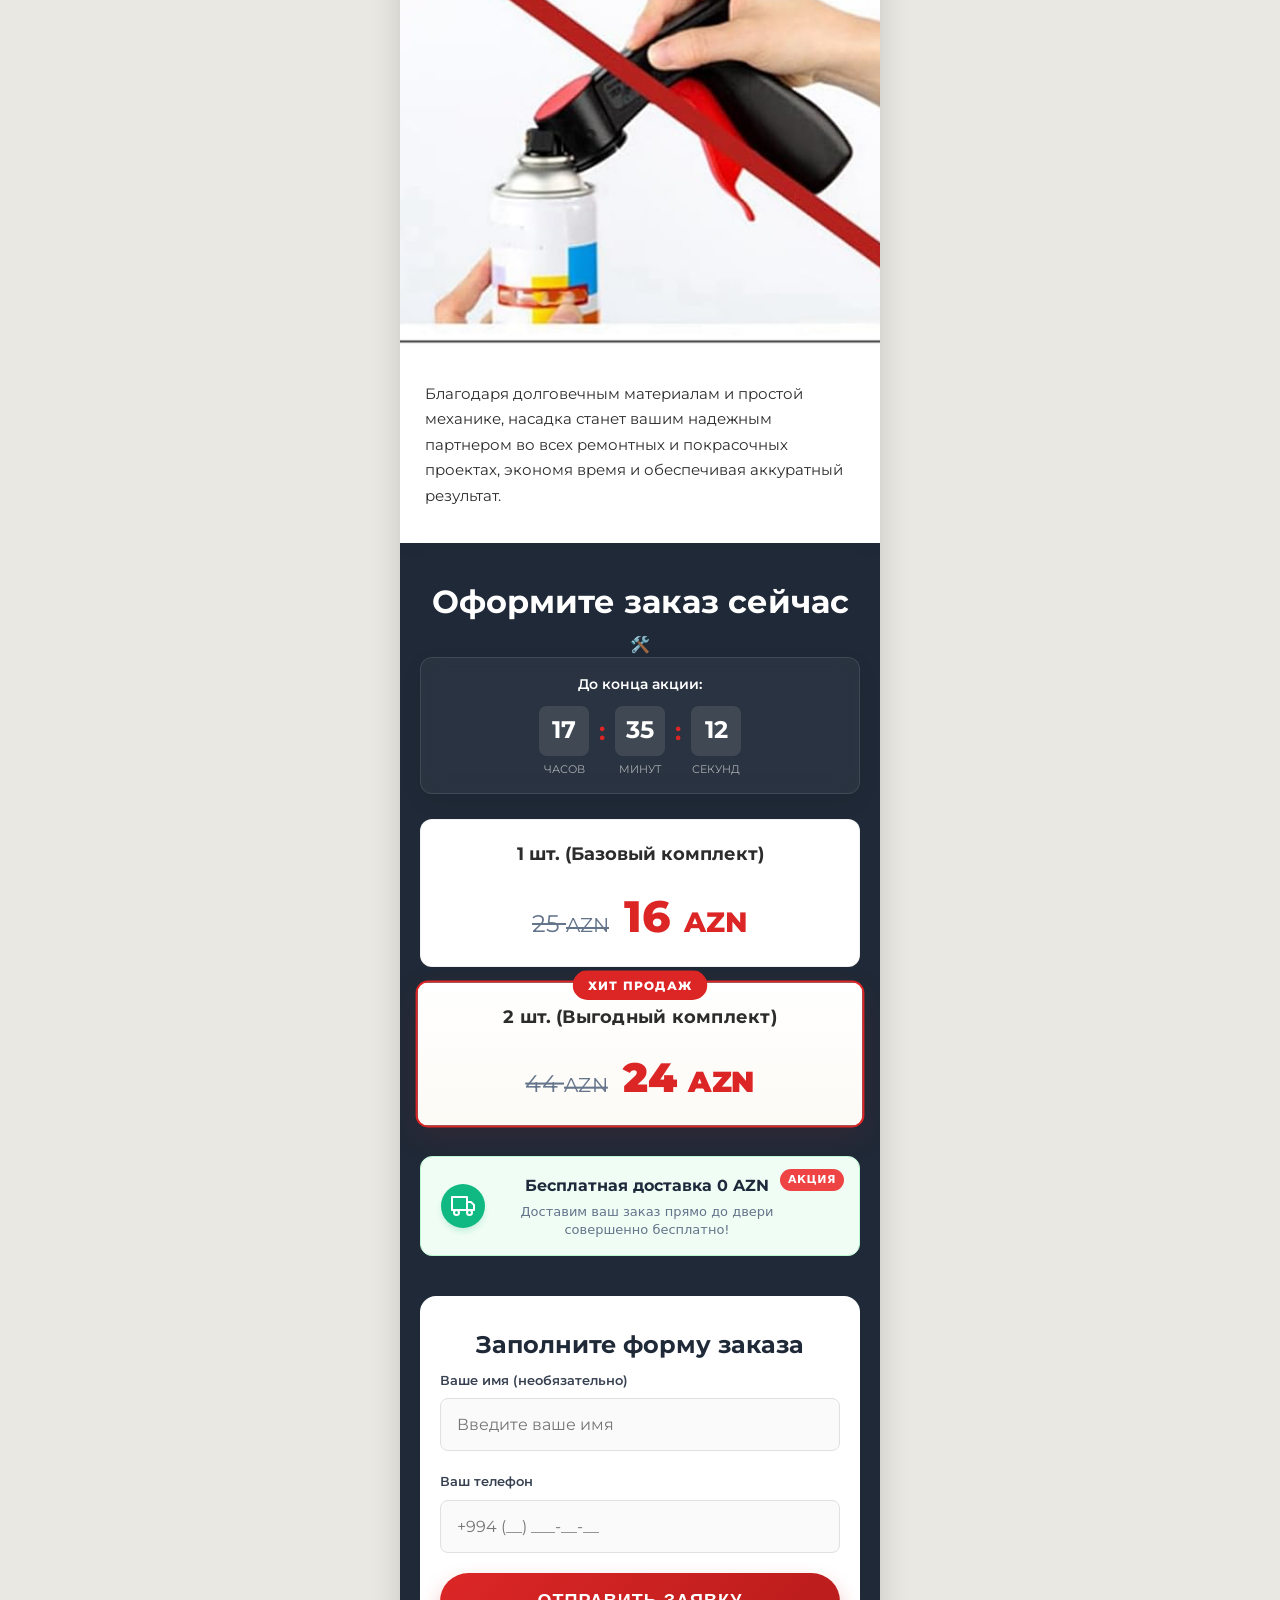
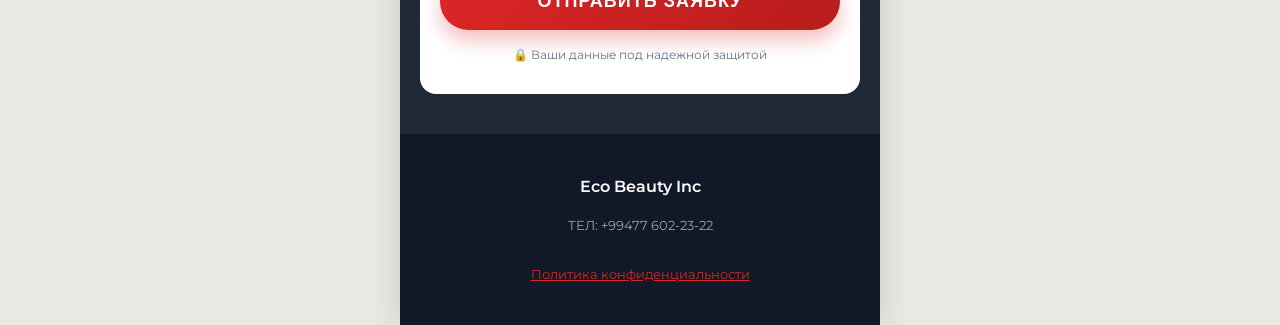
==== commit 97620bab: "Update index.html" ====
--- a/index.html
+++ b/index.html
@@ -171,7 +171,7 @@
                     <div class="price_card" data-package="1 шт. (Базовый комплект)">
                         <div class="price_title">1 шт. (Базовый комплект)</div>
                         <div class="price_flex">
-                            <div class="old_price">24 <span>AZN</span></div>
+                            <div class="old_price">25 <span>AZN</span></div>
                             <div class="new_price">16 <span>AZN</span></div>
                         </div>
                     </div>
@@ -321,7 +321,7 @@
                     <div class="price_card" data-package="1 шт. (Базовый комплект)">
                         <div class="price_title">1 шт. (Базовый комплект)</div>
                         <div class="price_flex">
-                            <div class="old_price">24 <span>AZN</span></div>
+                            <div class="old_price">25 <span>AZN</span></div>
                             <div class="new_price">16 <span>AZN</span></div>
                         </div>
                     </div>
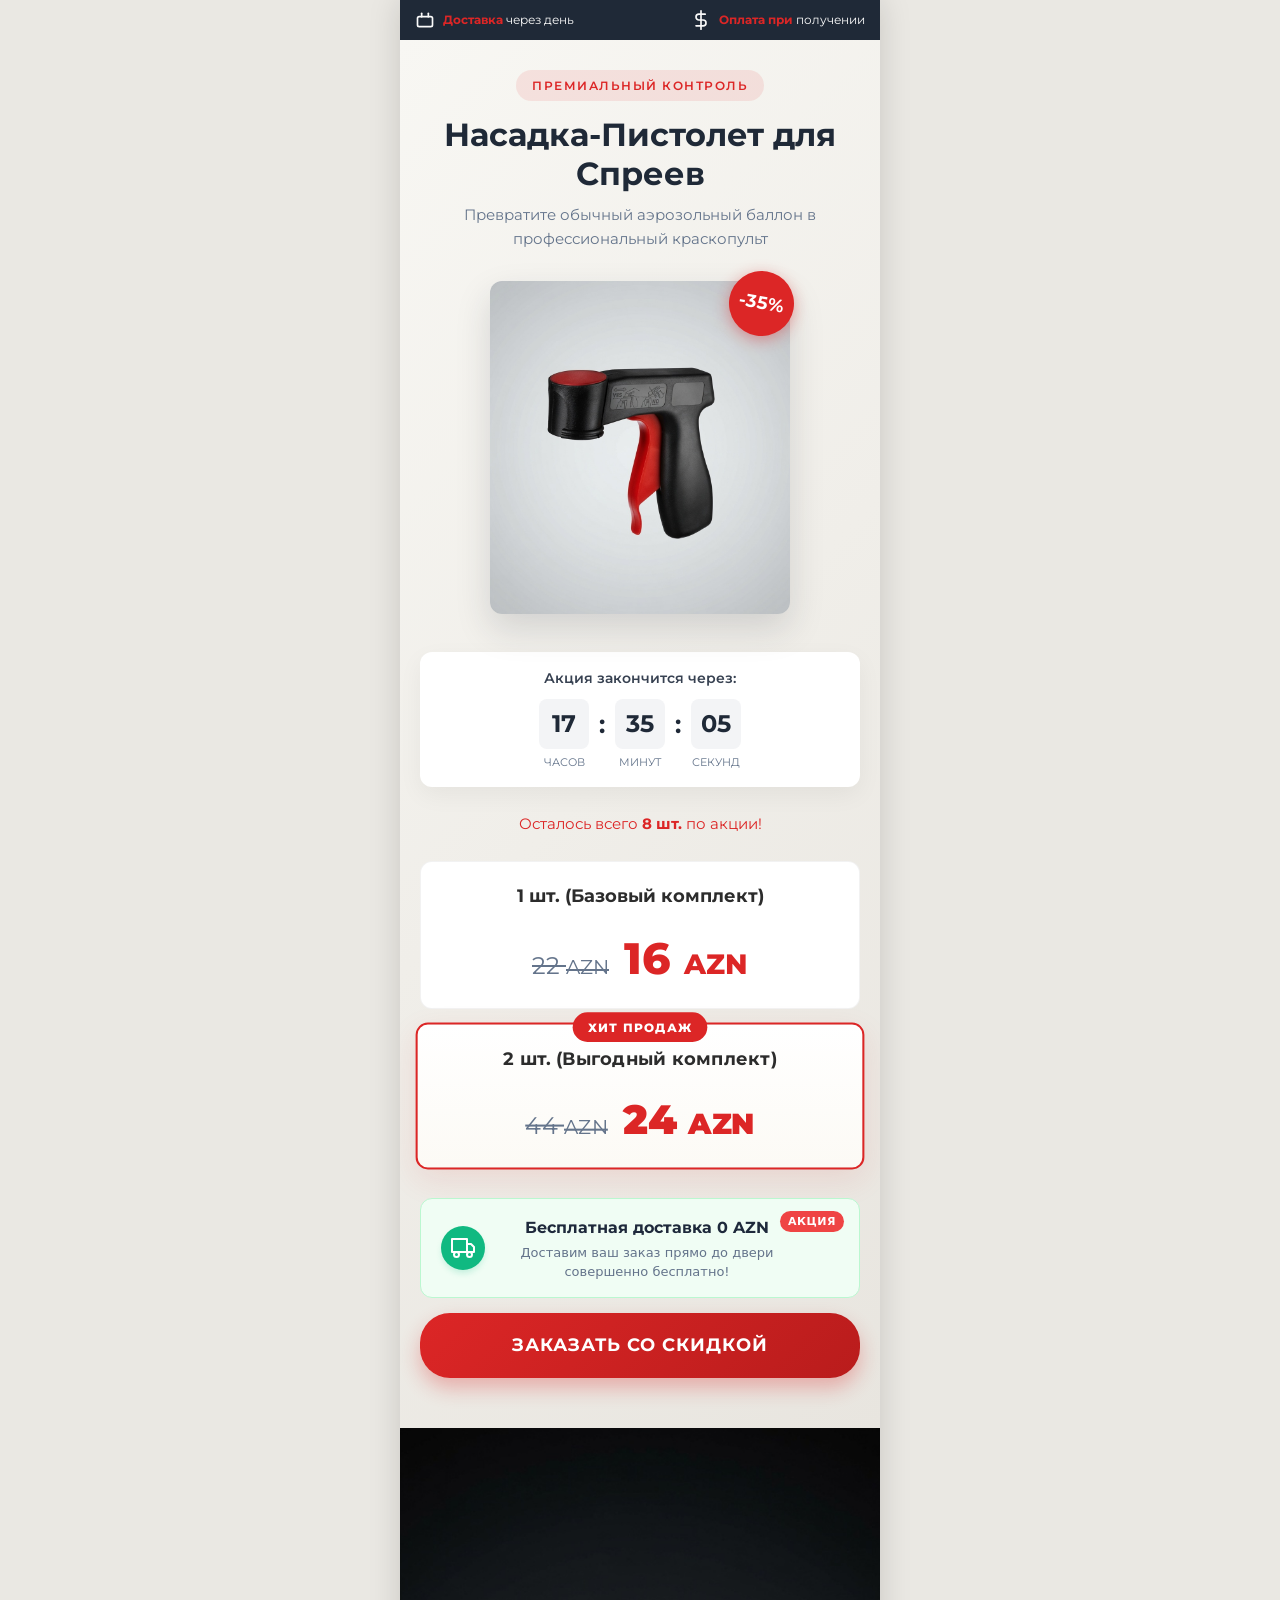
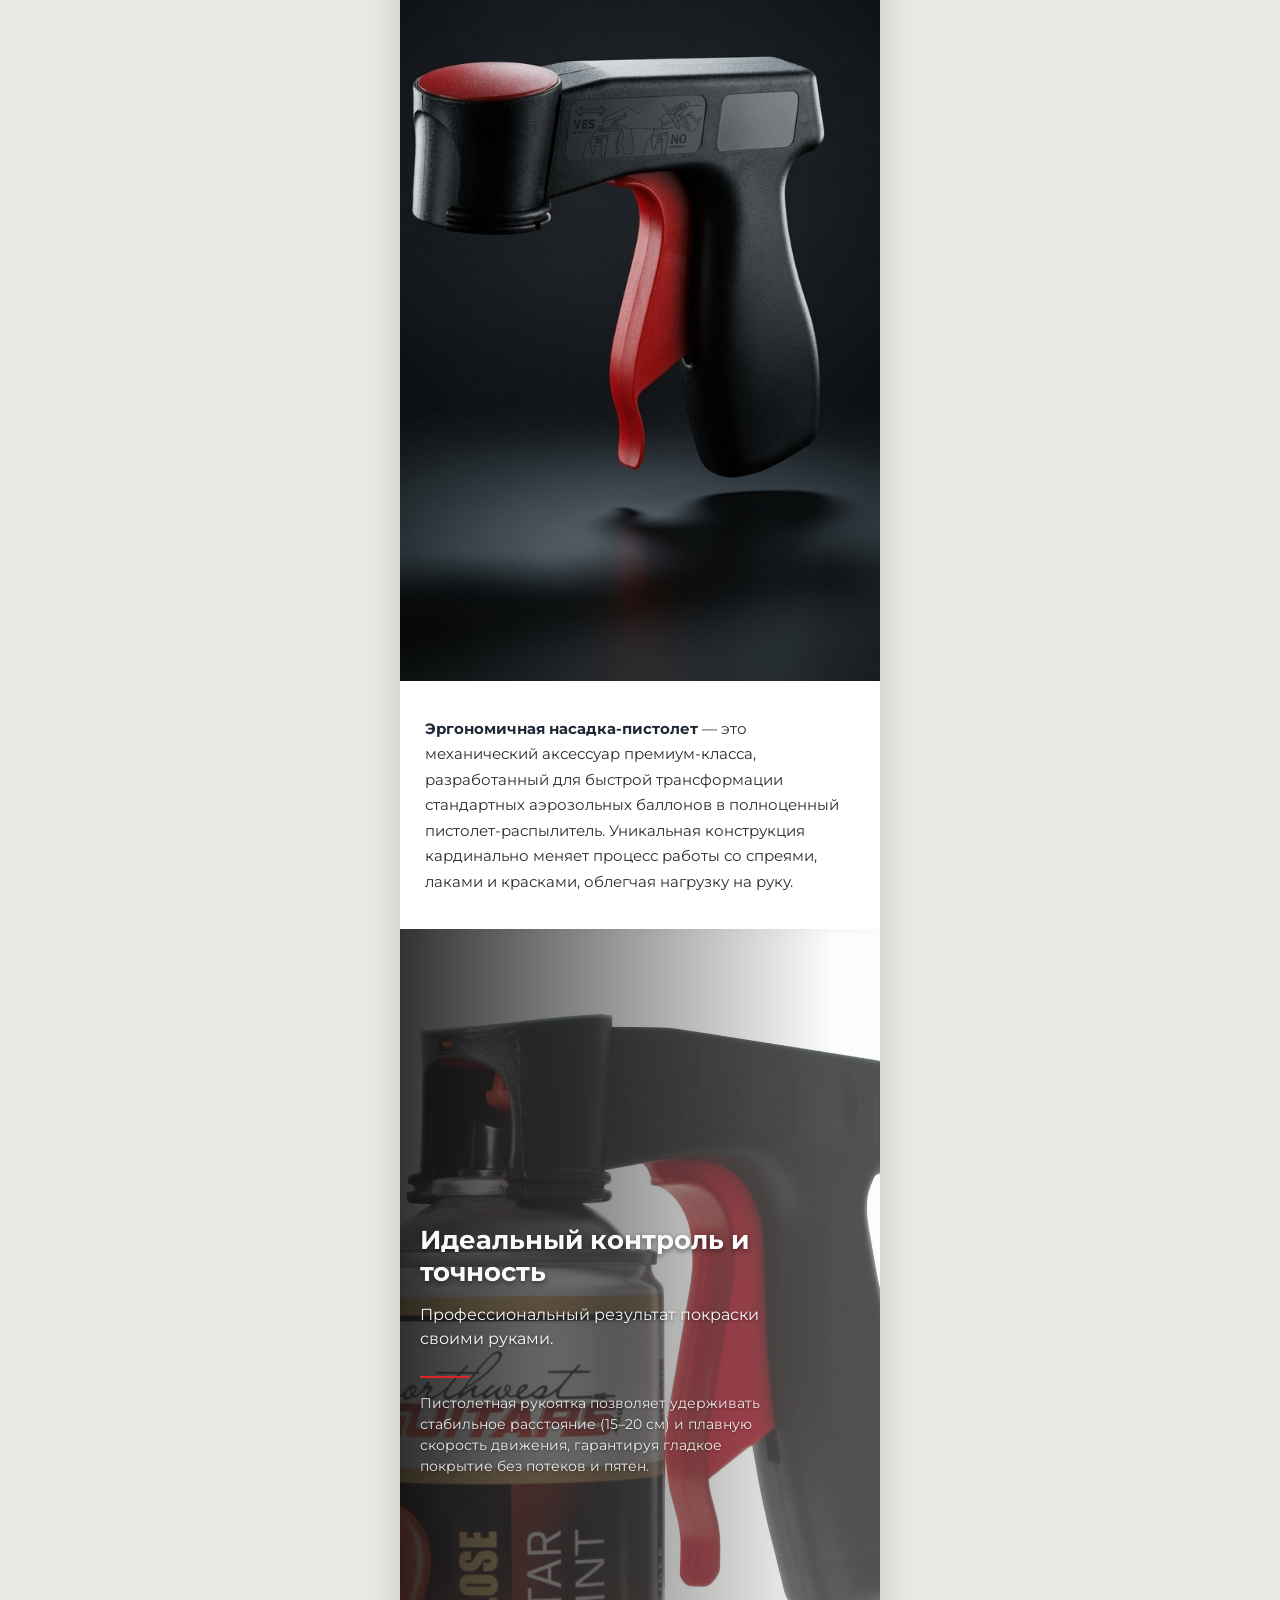
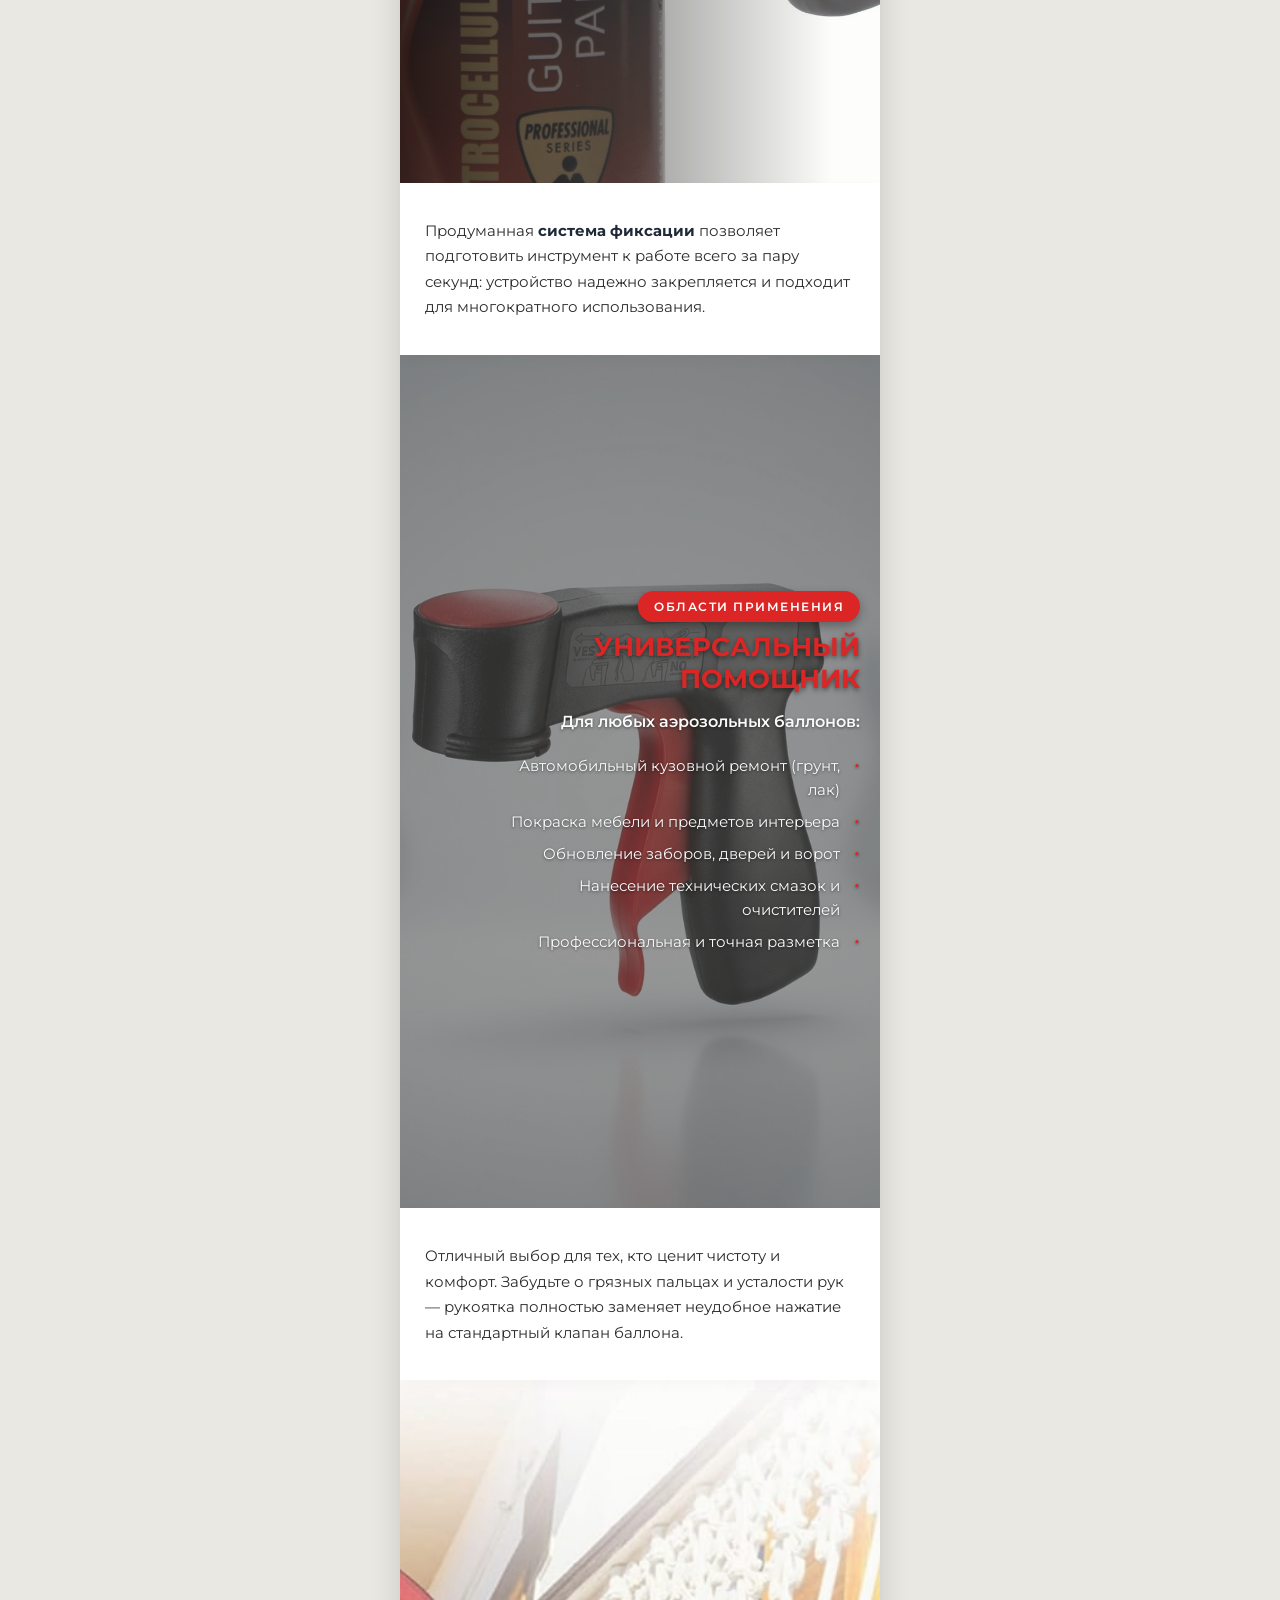
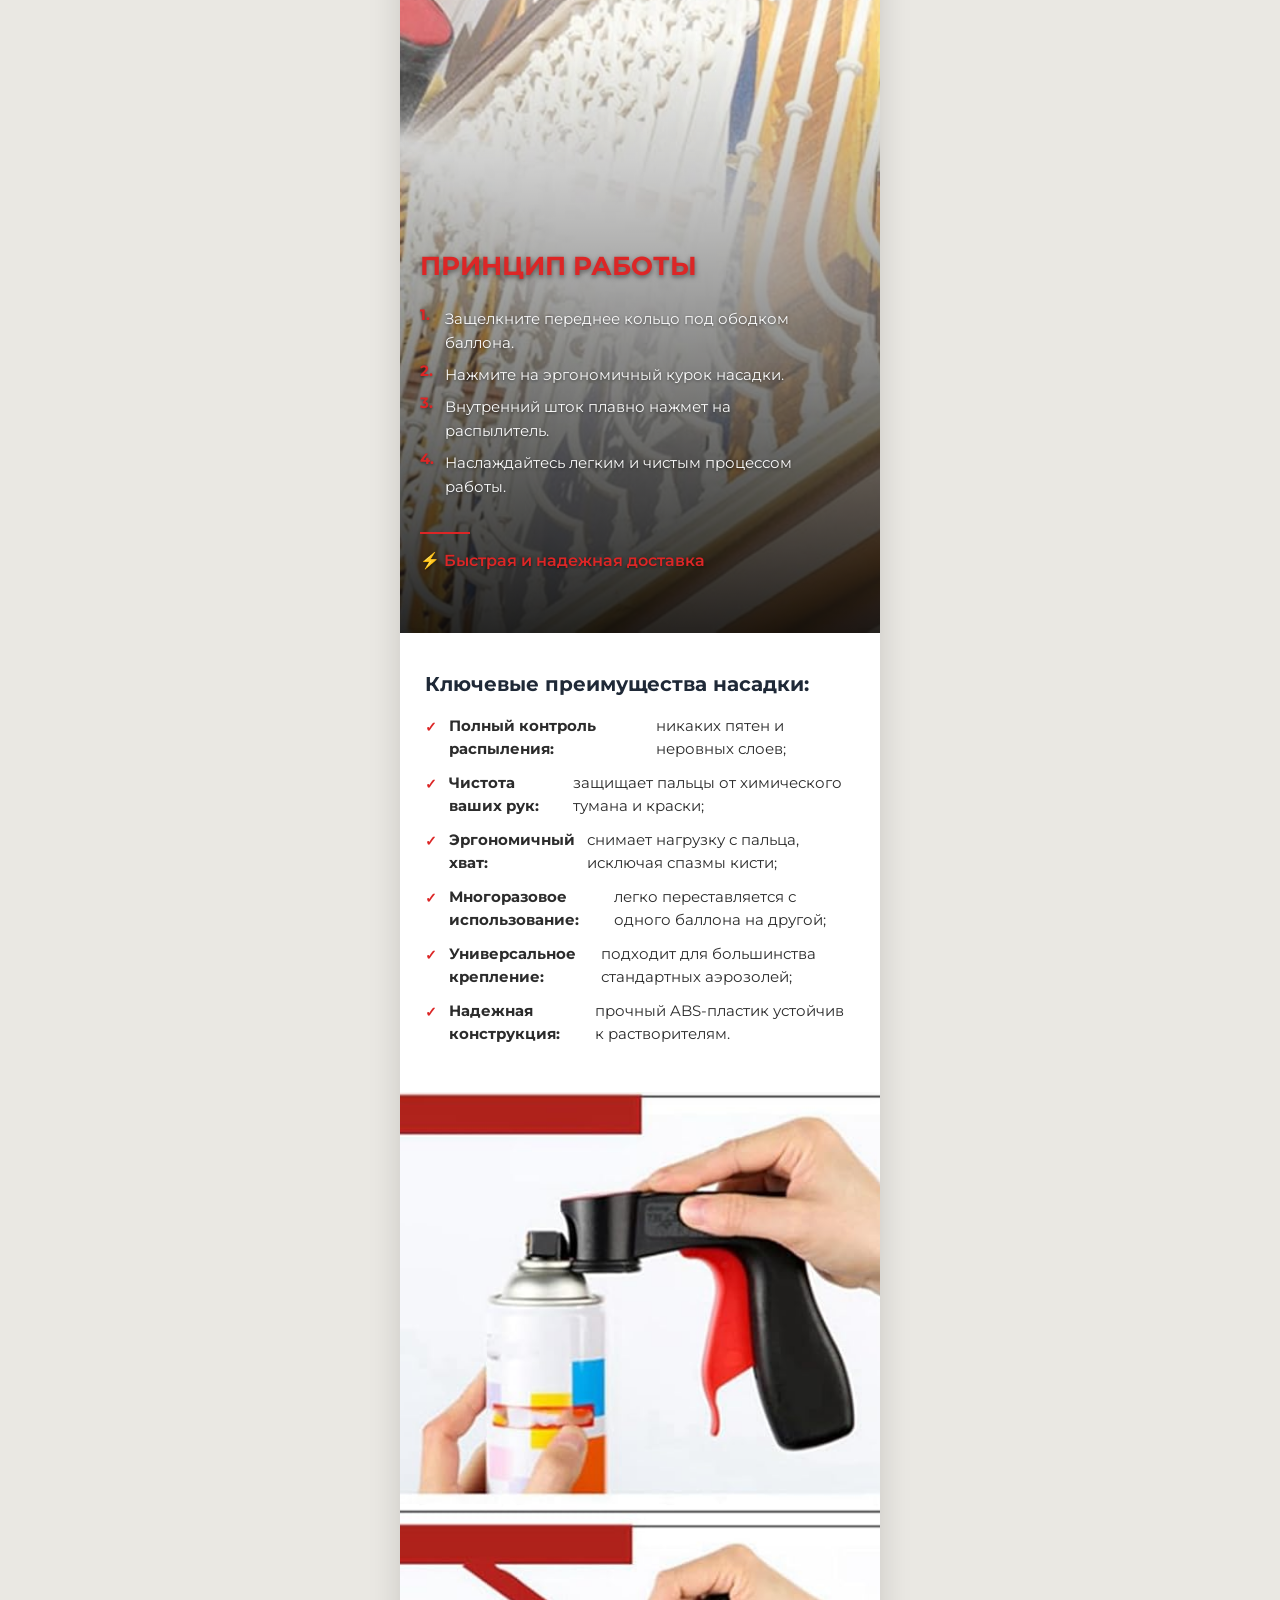
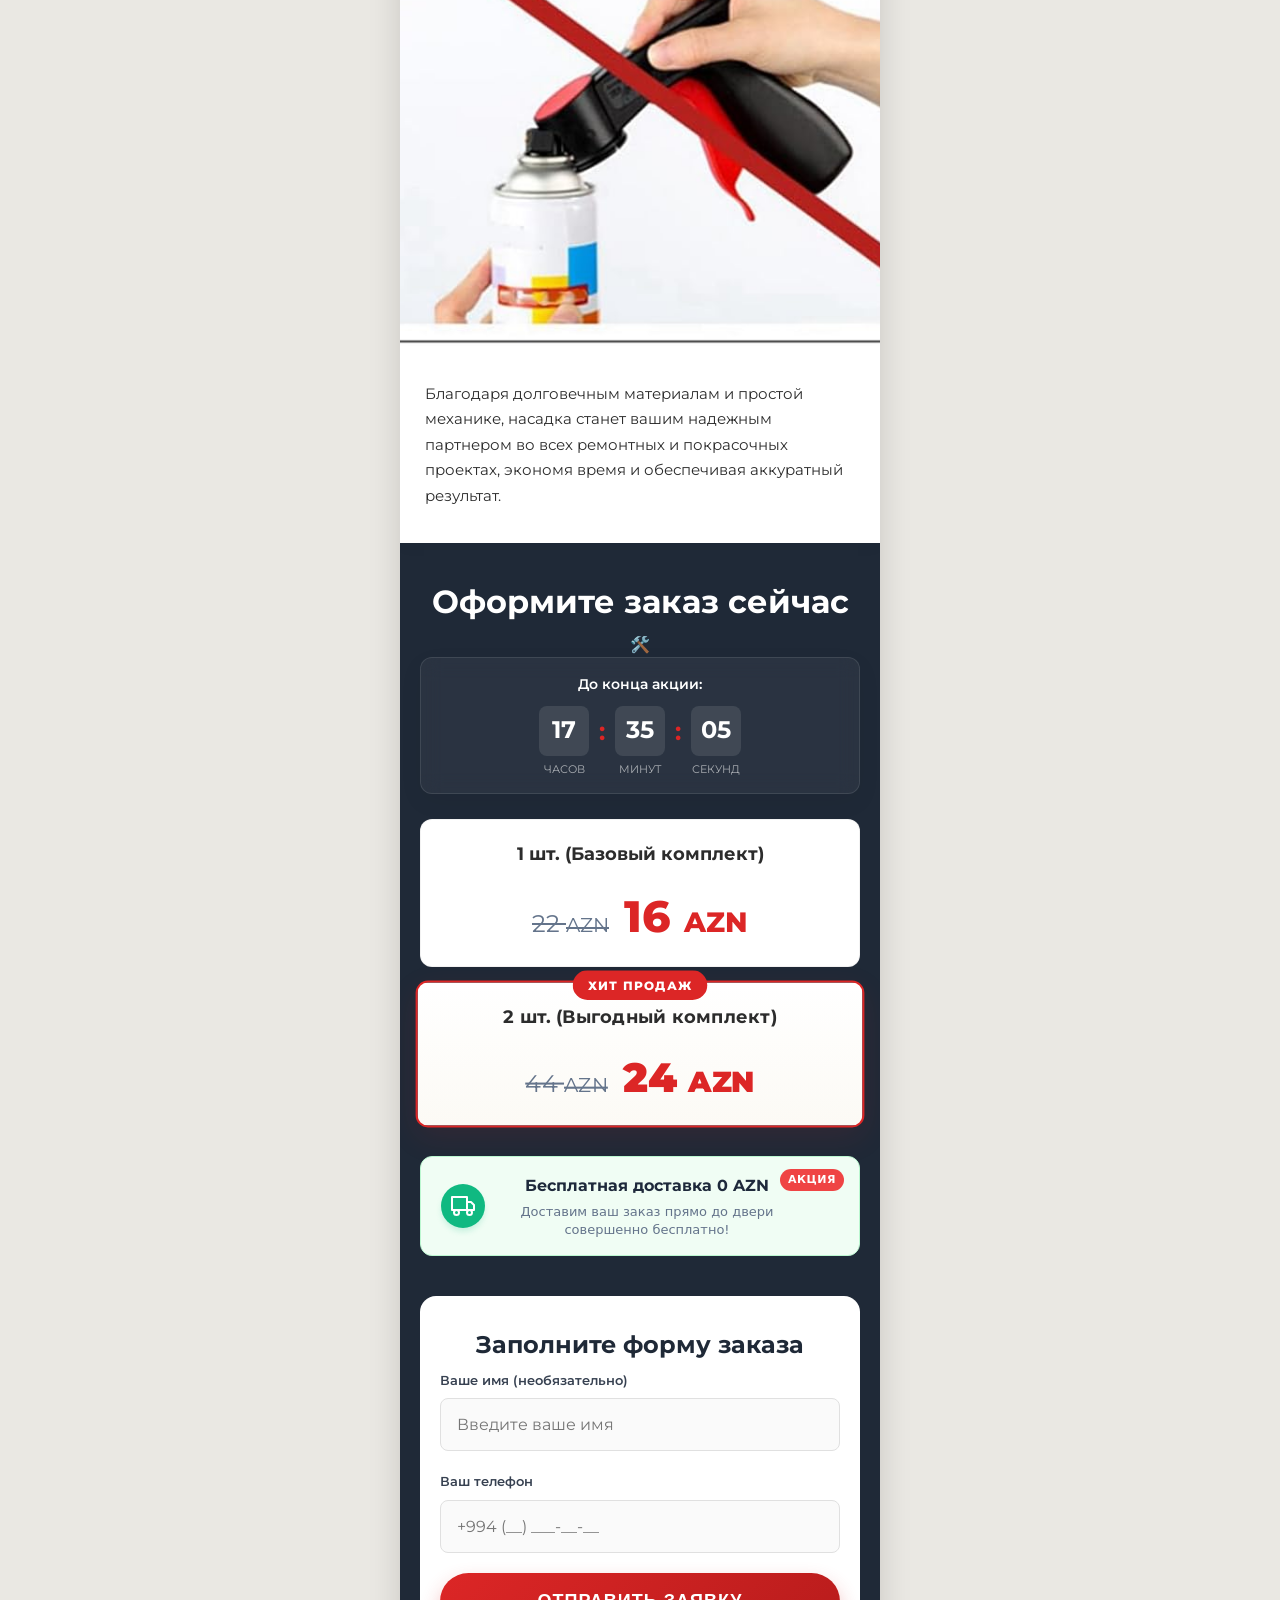
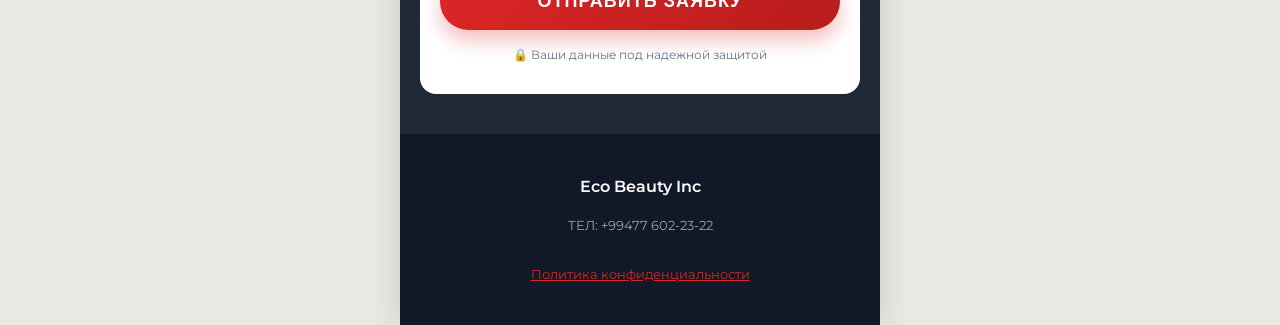
==== commit 40301645: "Update index.html" ====
--- a/index.html
+++ b/index.html
@@ -171,7 +171,7 @@
                     <div class="price_card" data-package="1 шт. (Базовый комплект)">
                         <div class="price_title">1 шт. (Базовый комплект)</div>
                         <div class="price_flex">
-                            <div class="old_price">25 <span>AZN</span></div>
+                            <div class="old_price">22 <span>AZN</span></div>
                             <div class="new_price">16 <span>AZN</span></div>
                         </div>
                     </div>
@@ -321,7 +321,7 @@
                     <div class="price_card" data-package="1 шт. (Базовый комплект)">
                         <div class="price_title">1 шт. (Базовый комплект)</div>
                         <div class="price_flex">
-                            <div class="old_price">25 <span>AZN</span></div>
+                            <div class="old_price">22 <span>AZN</span></div>
                             <div class="new_price">16 <span>AZN</span></div>
                         </div>
                     </div>
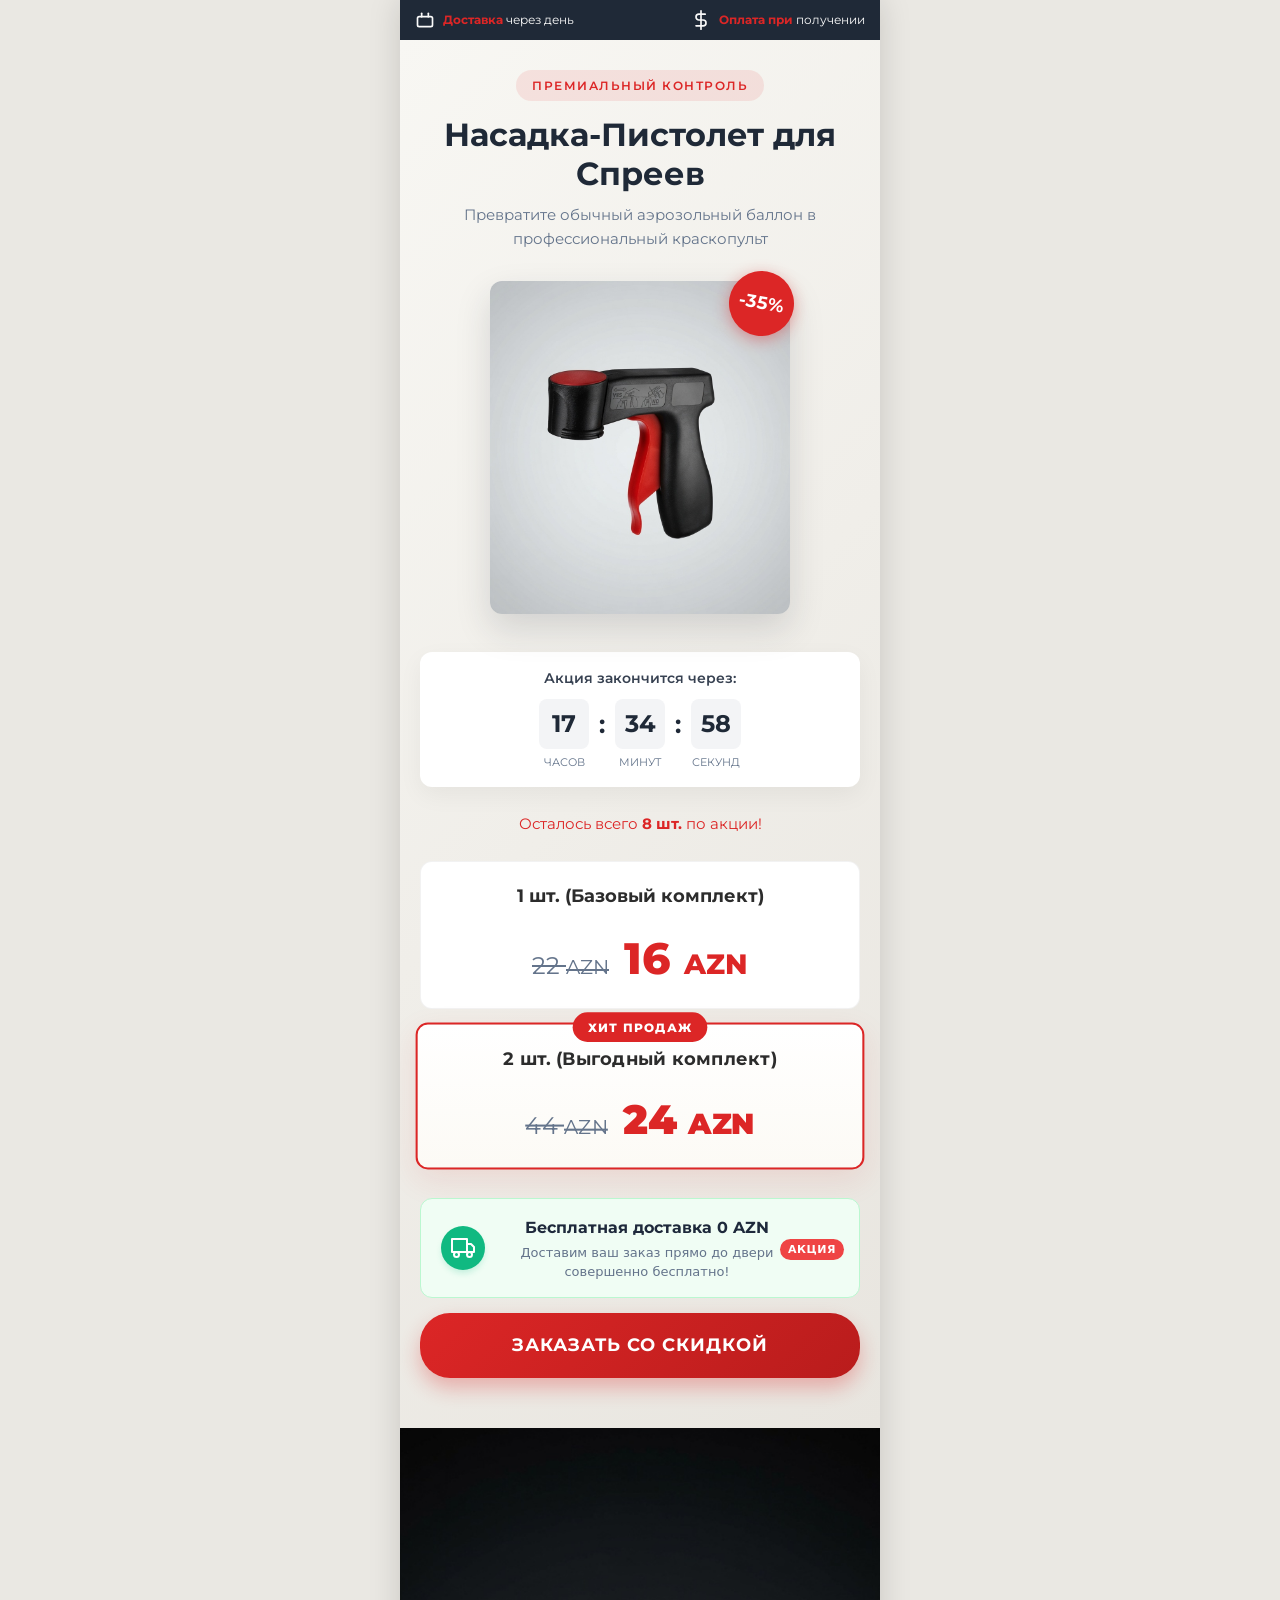
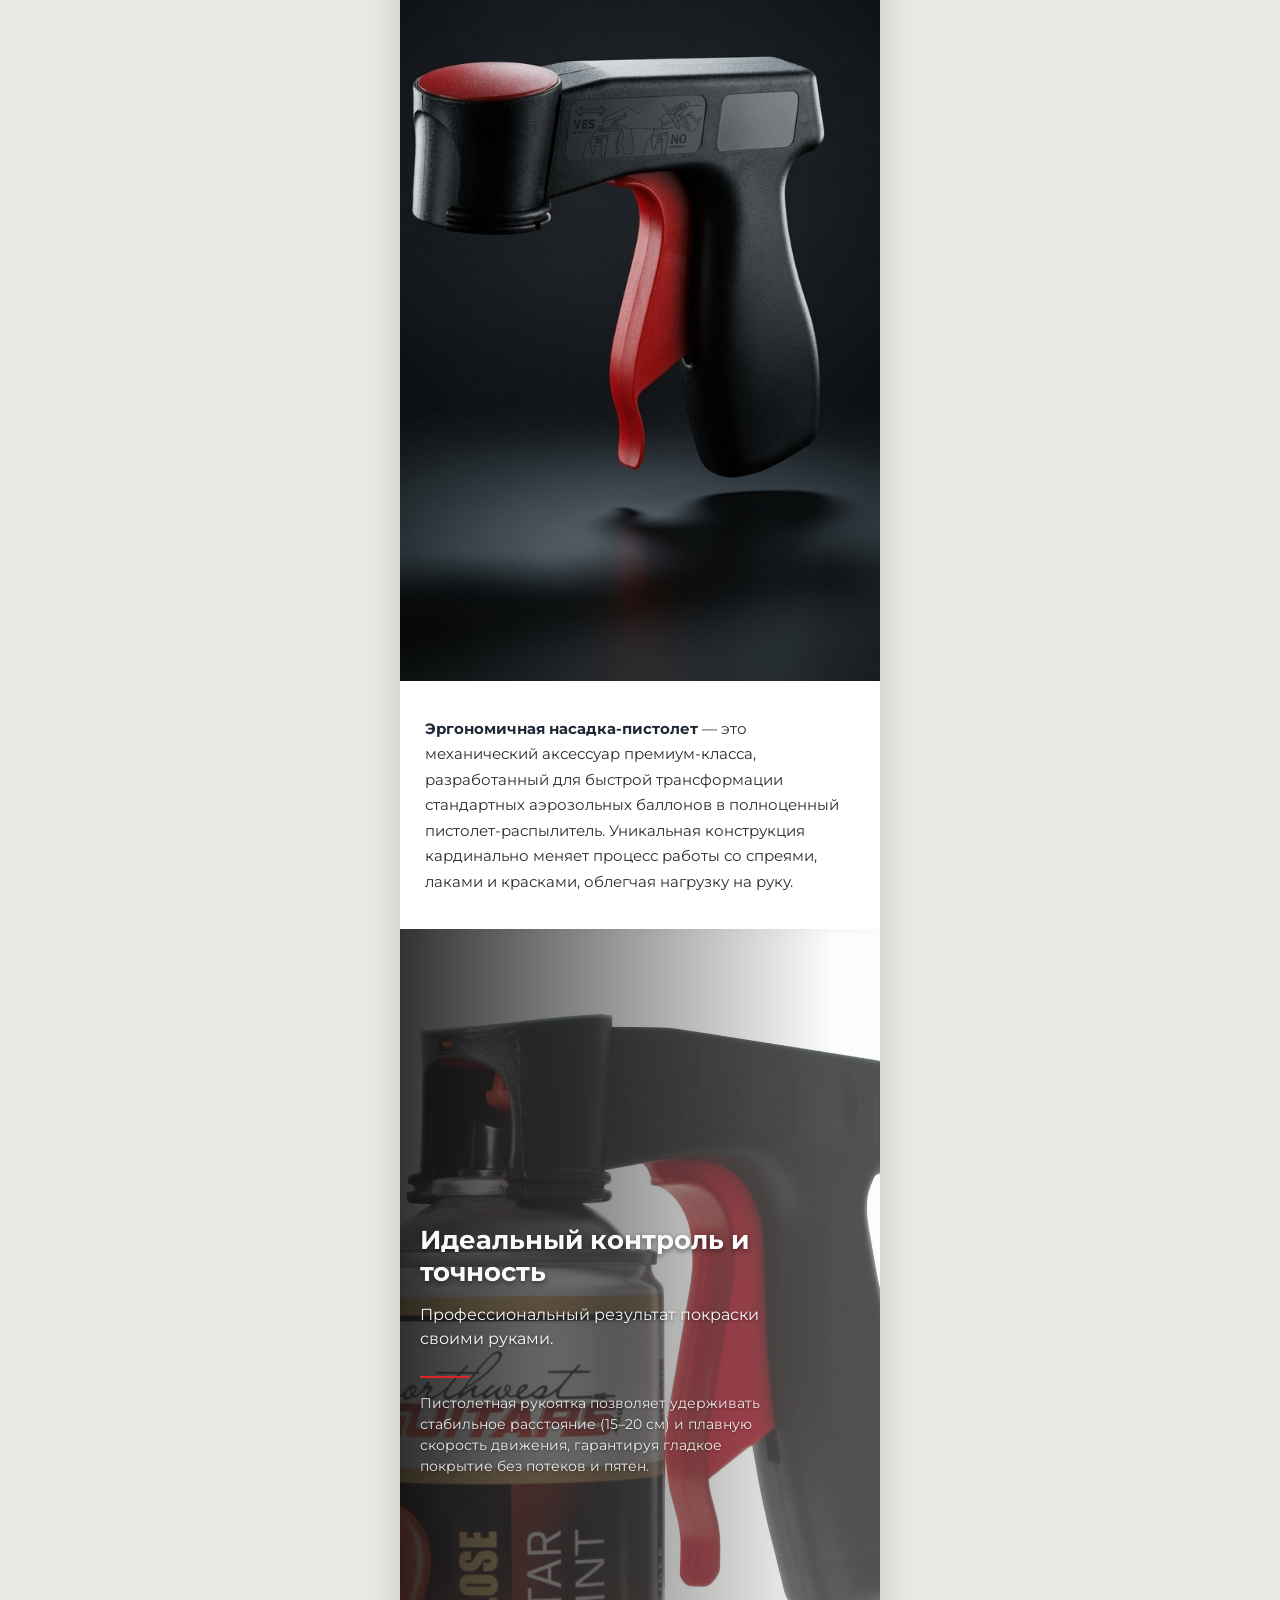
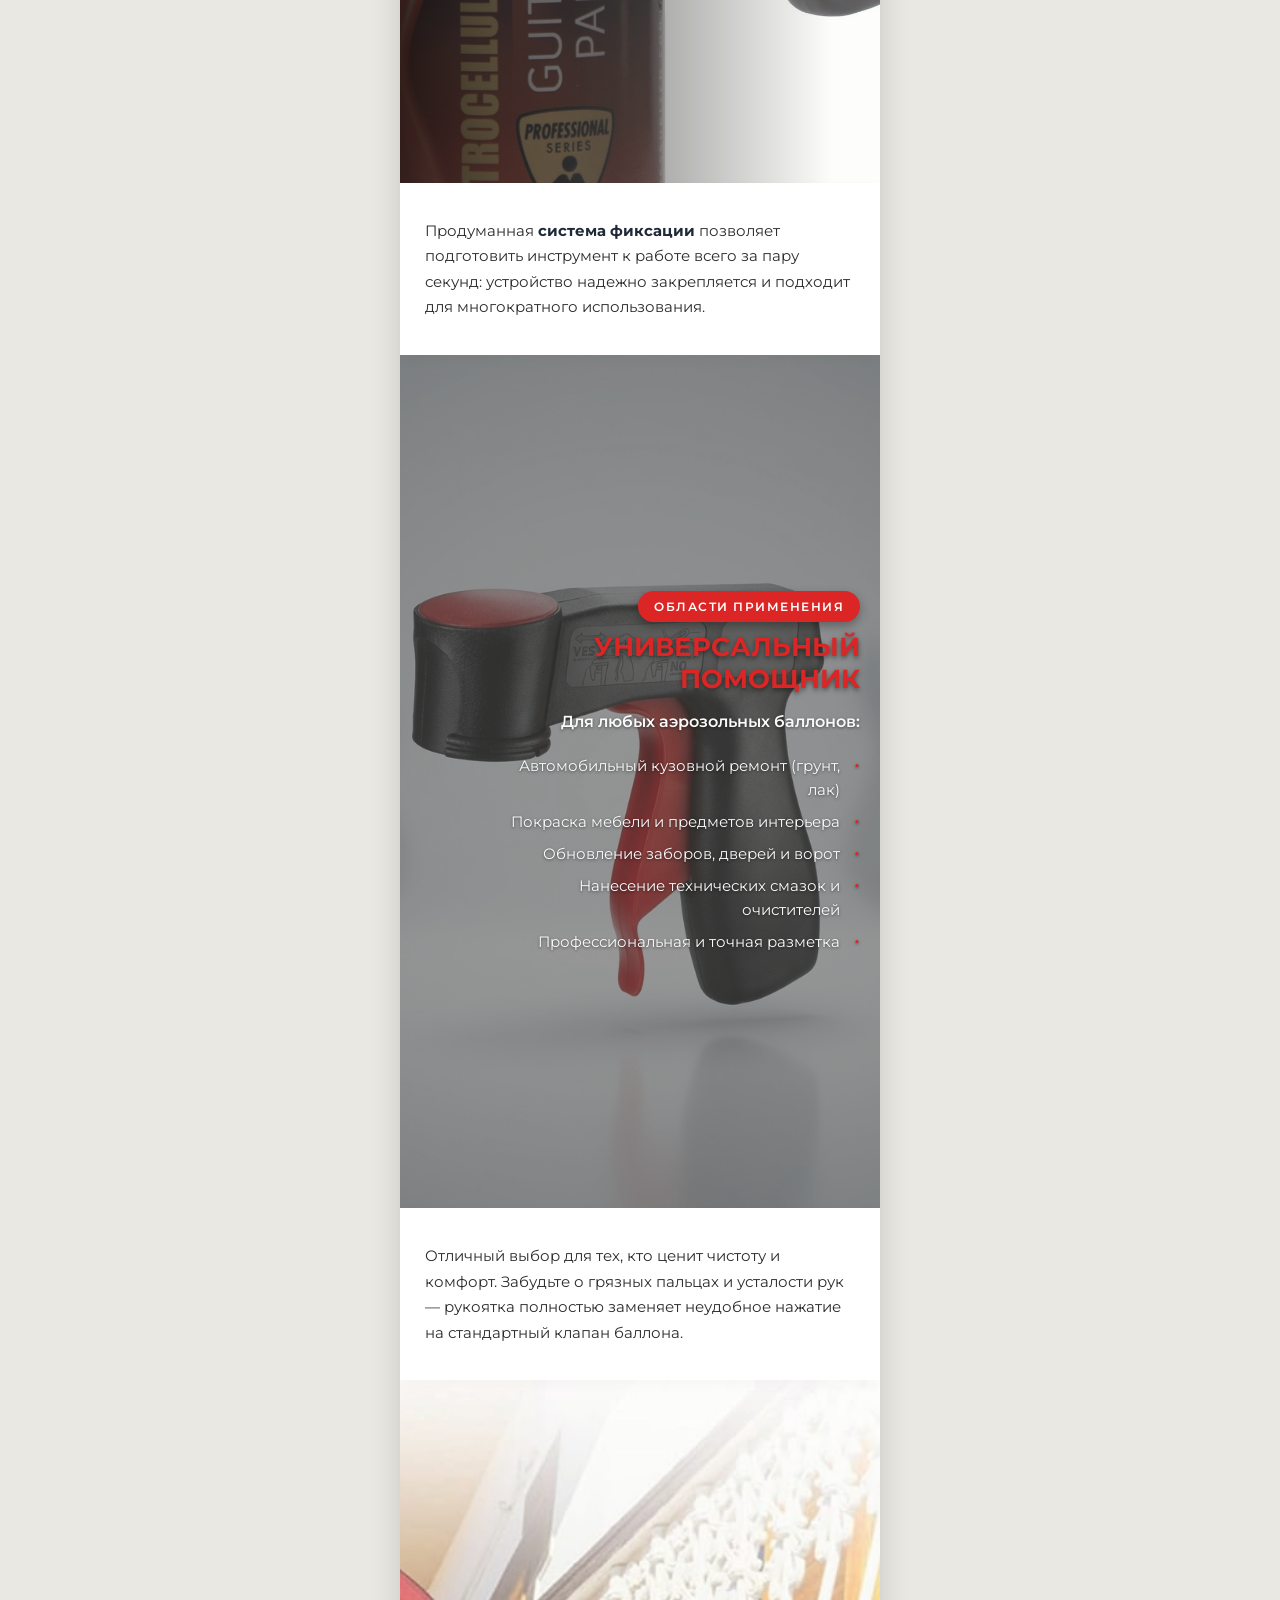
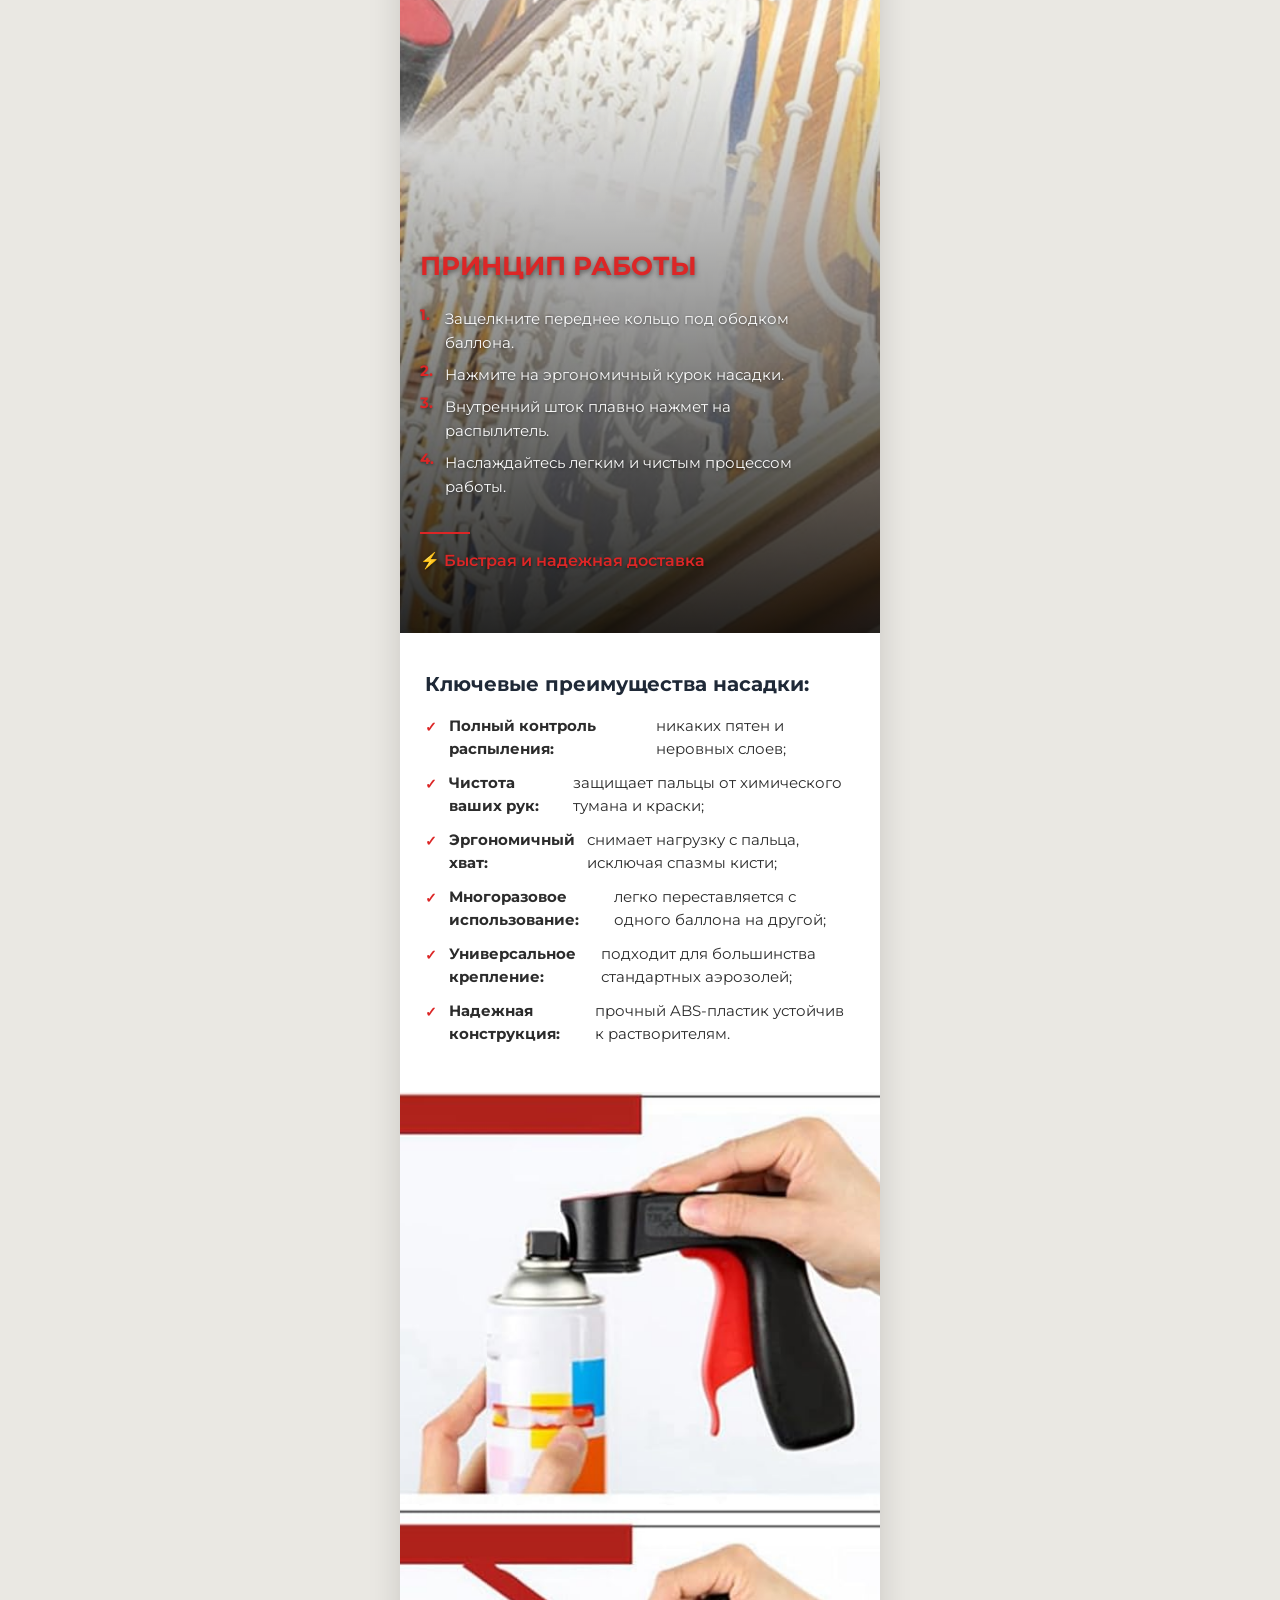
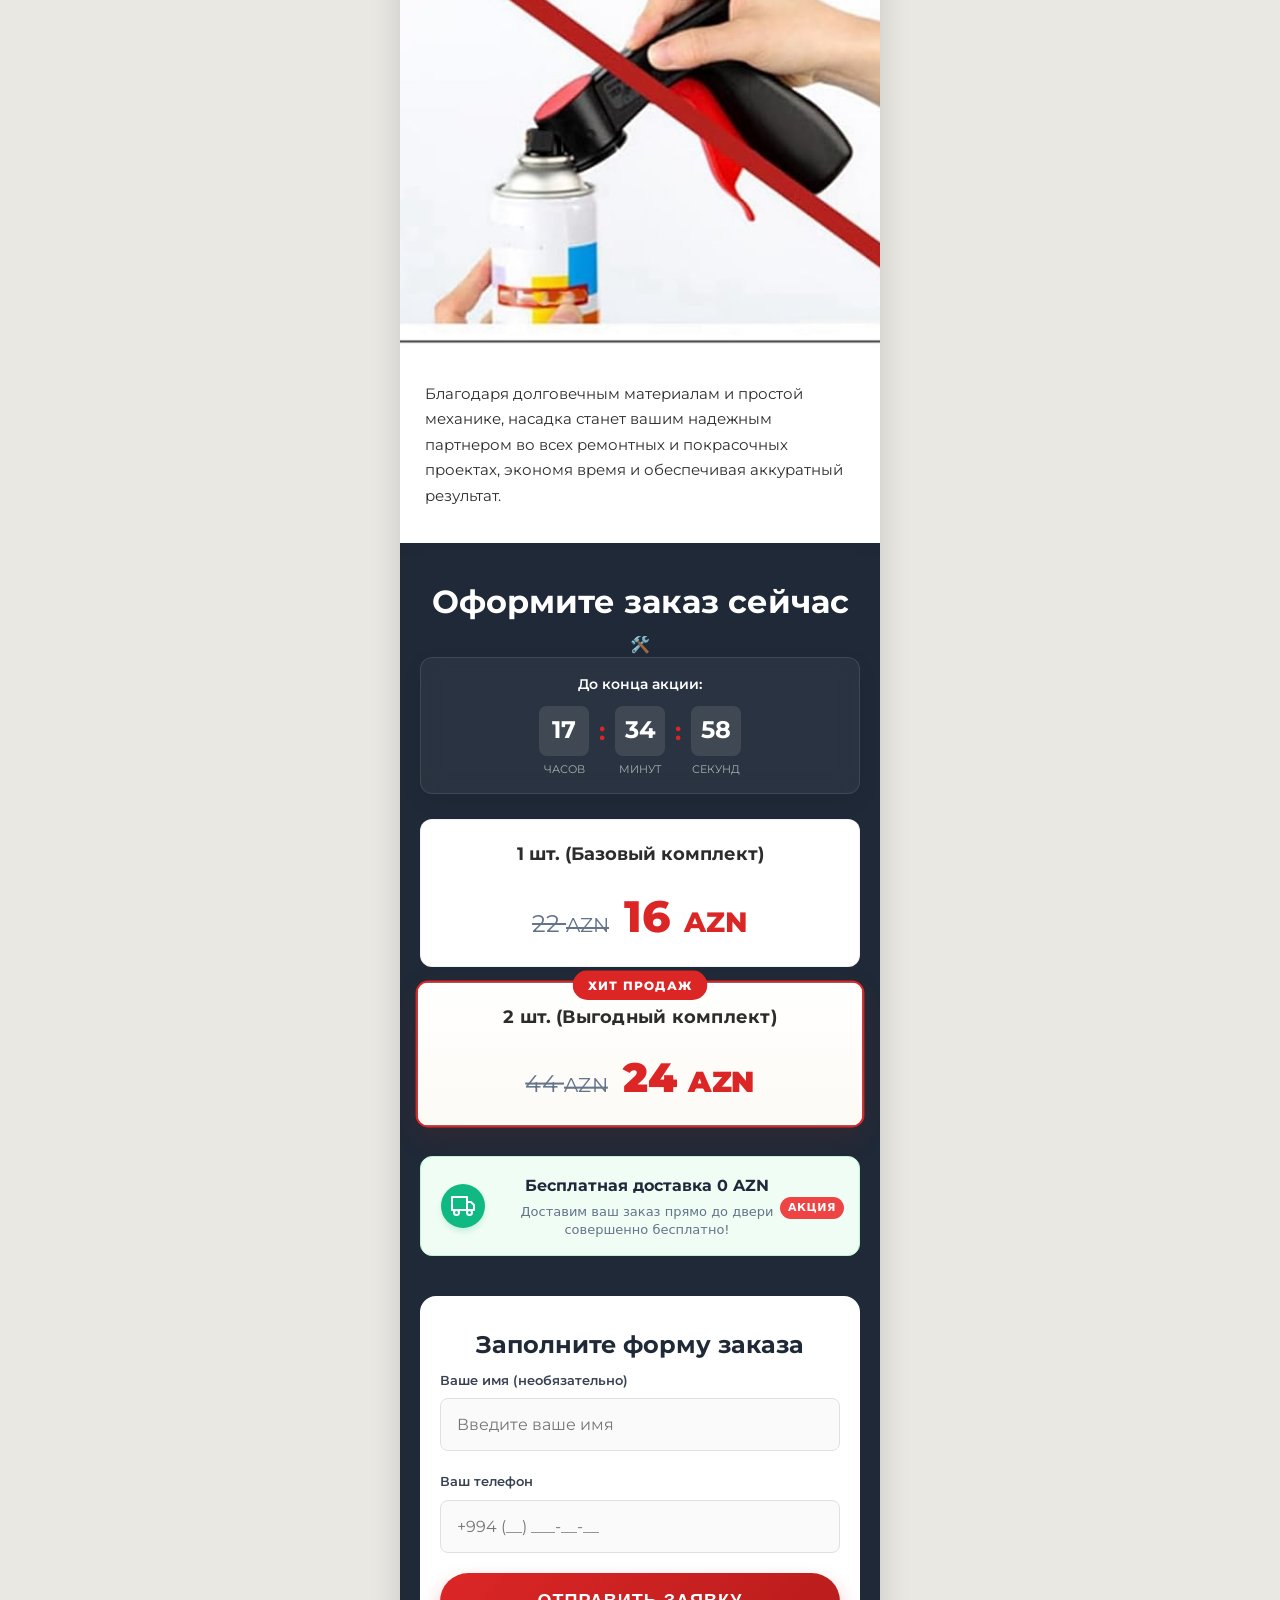
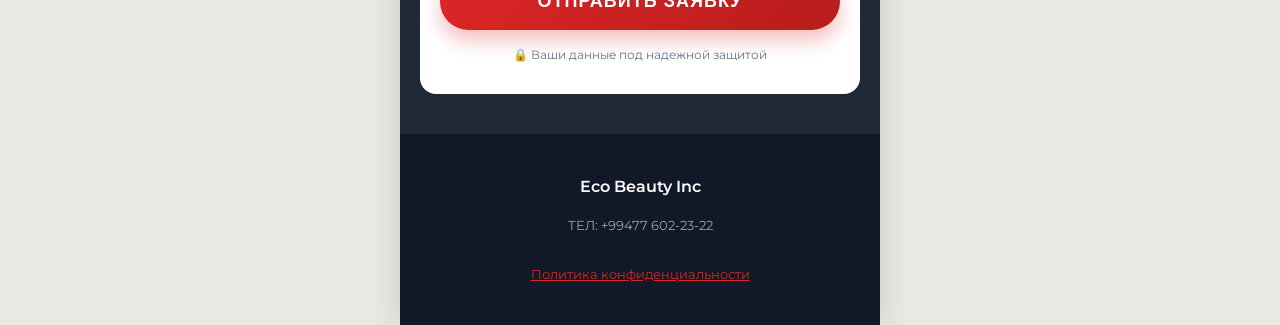
==== commit b7545c2b: "Update index.html" ====
--- a/index.html
+++ b/index.html
@@ -73,7 +73,7 @@
 
     .delivery-badge {
         position: absolute;
-        top: 12px;
+        top: 40px;
         right: 15px;
         background: #ef4444; /* Eye-catching red badge */
         color: white;
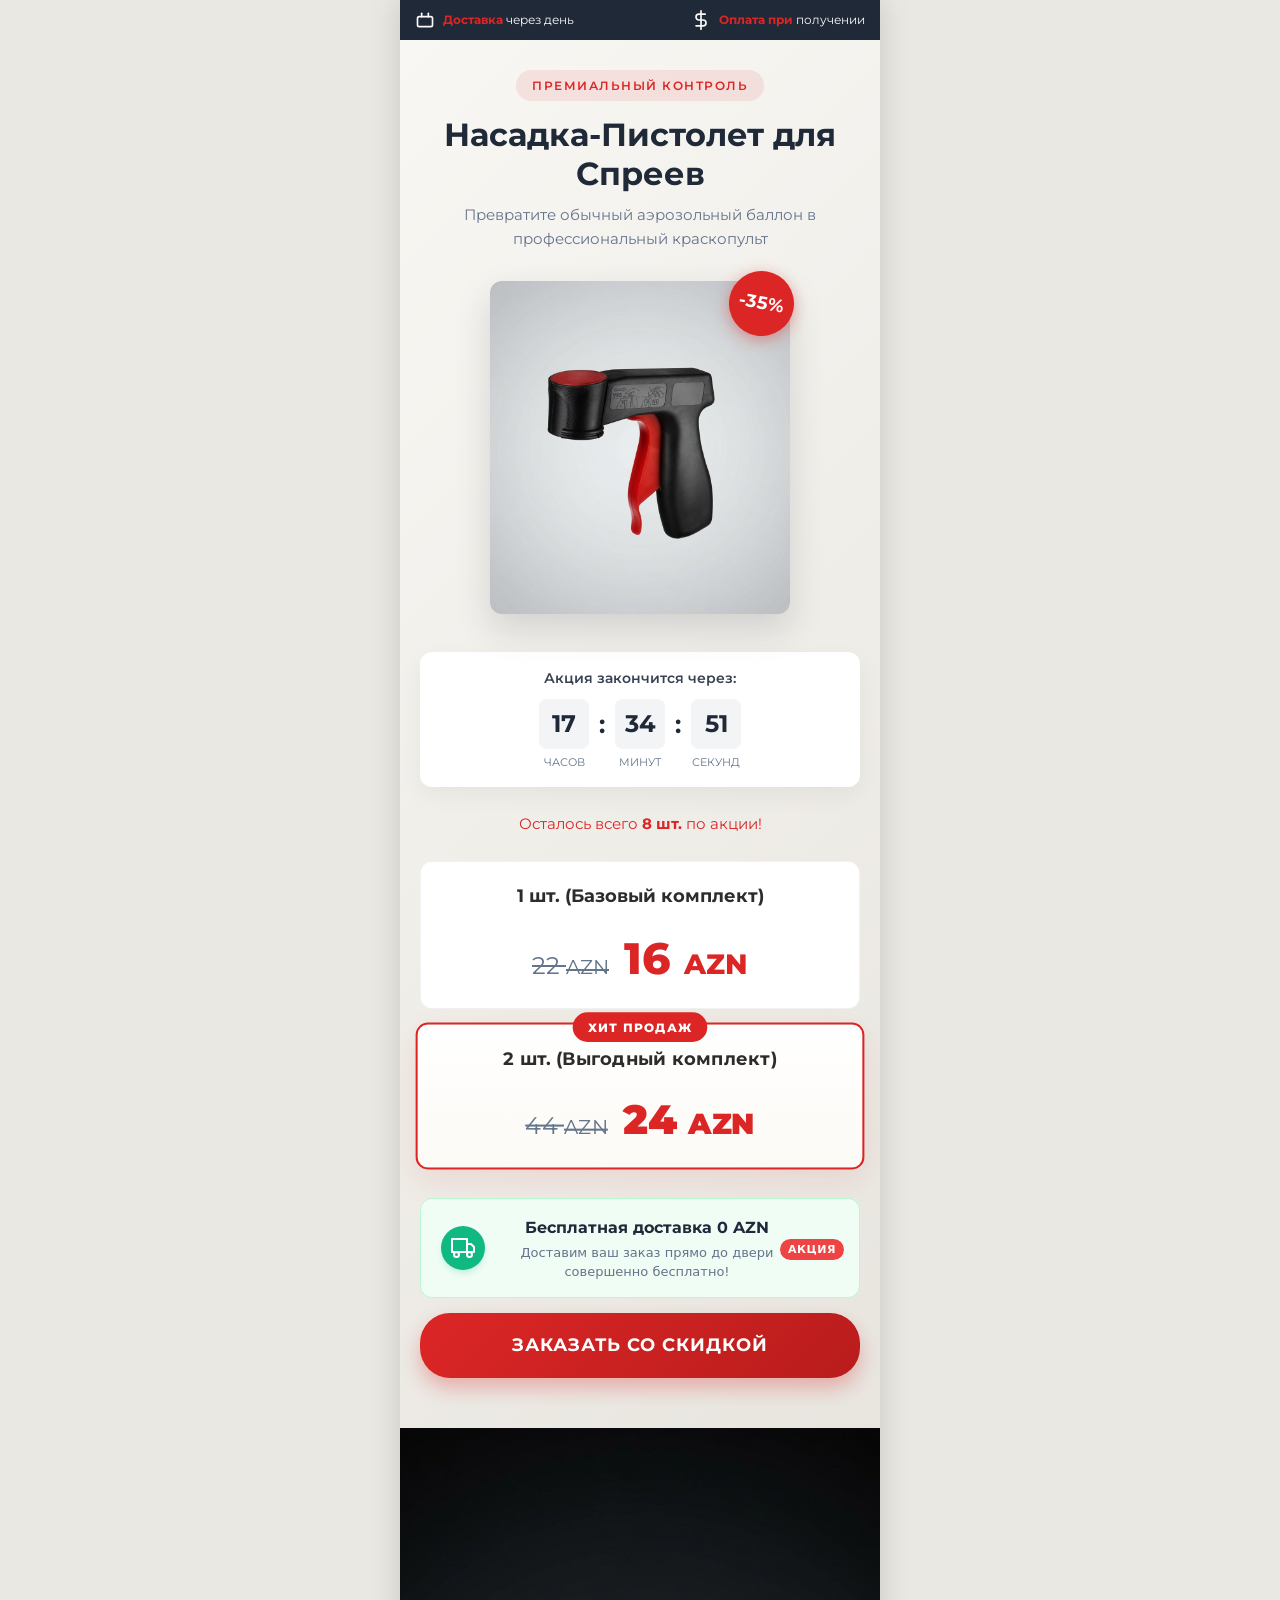
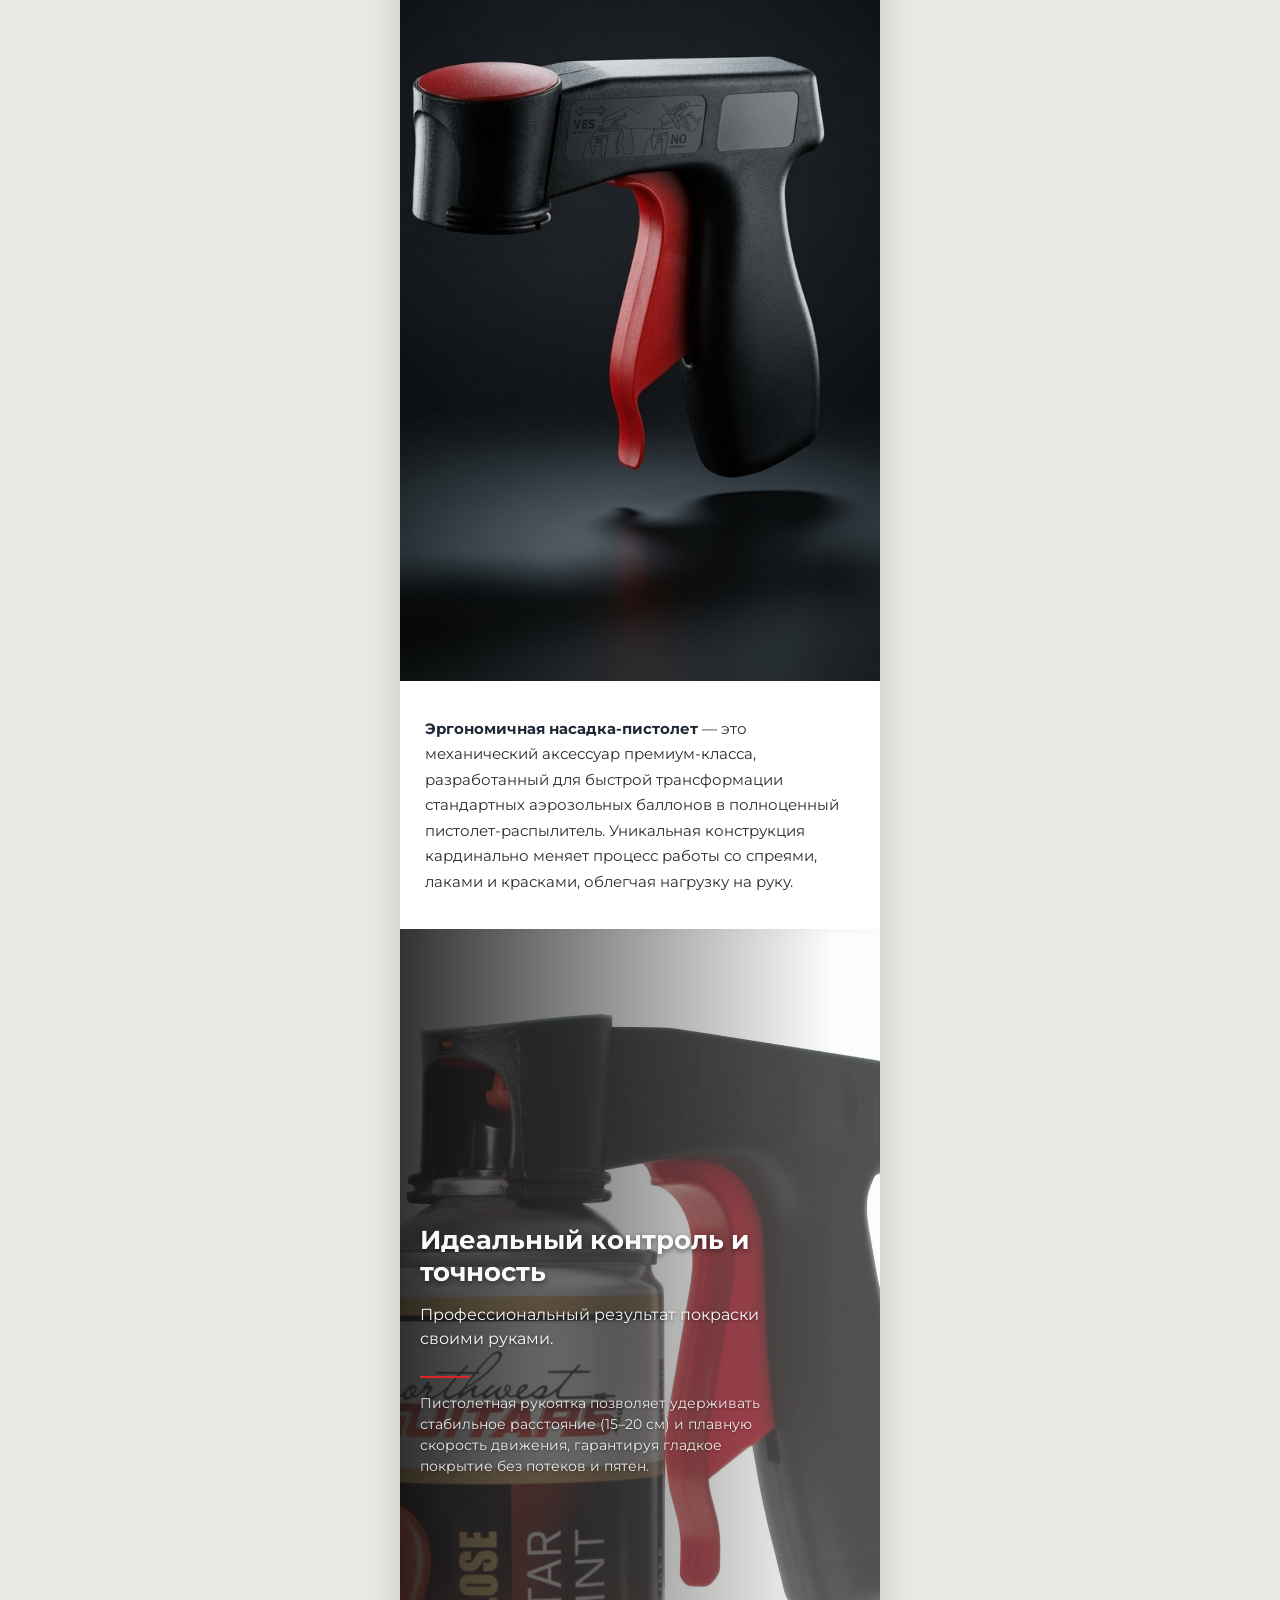
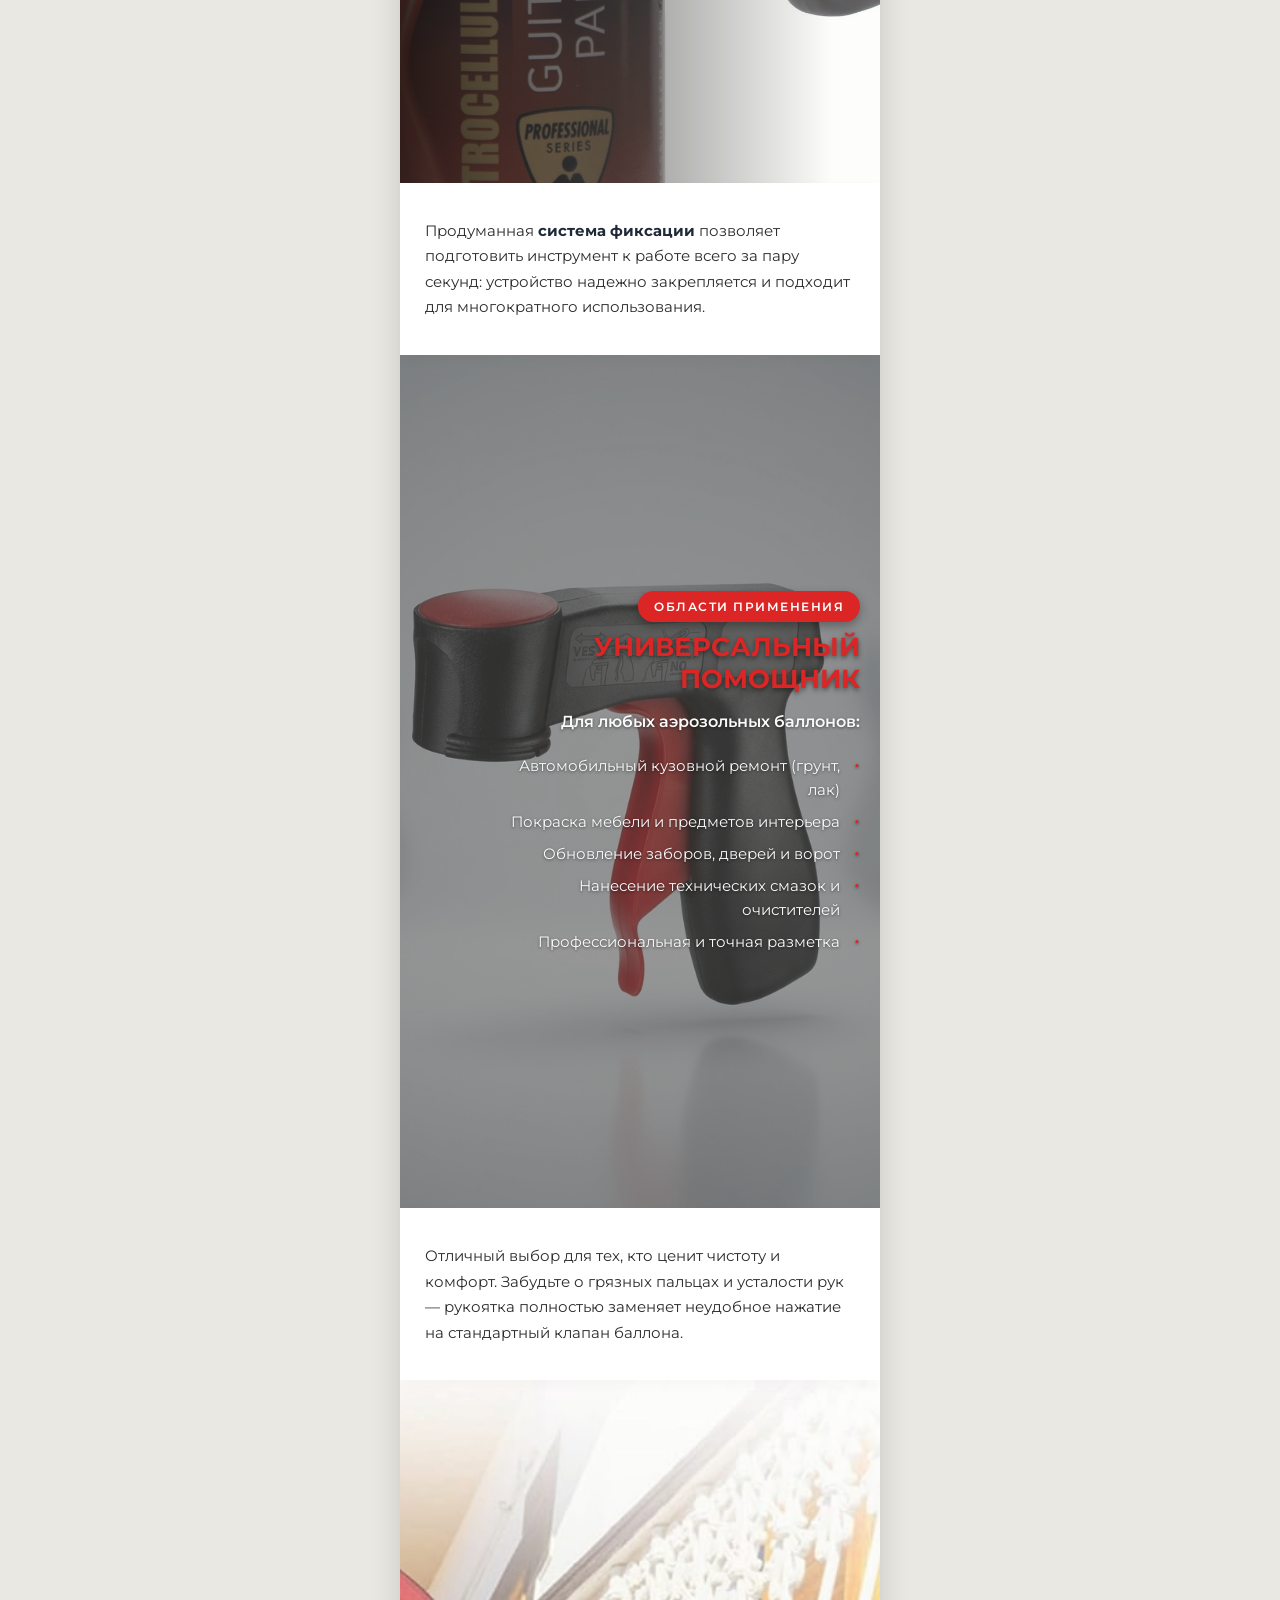
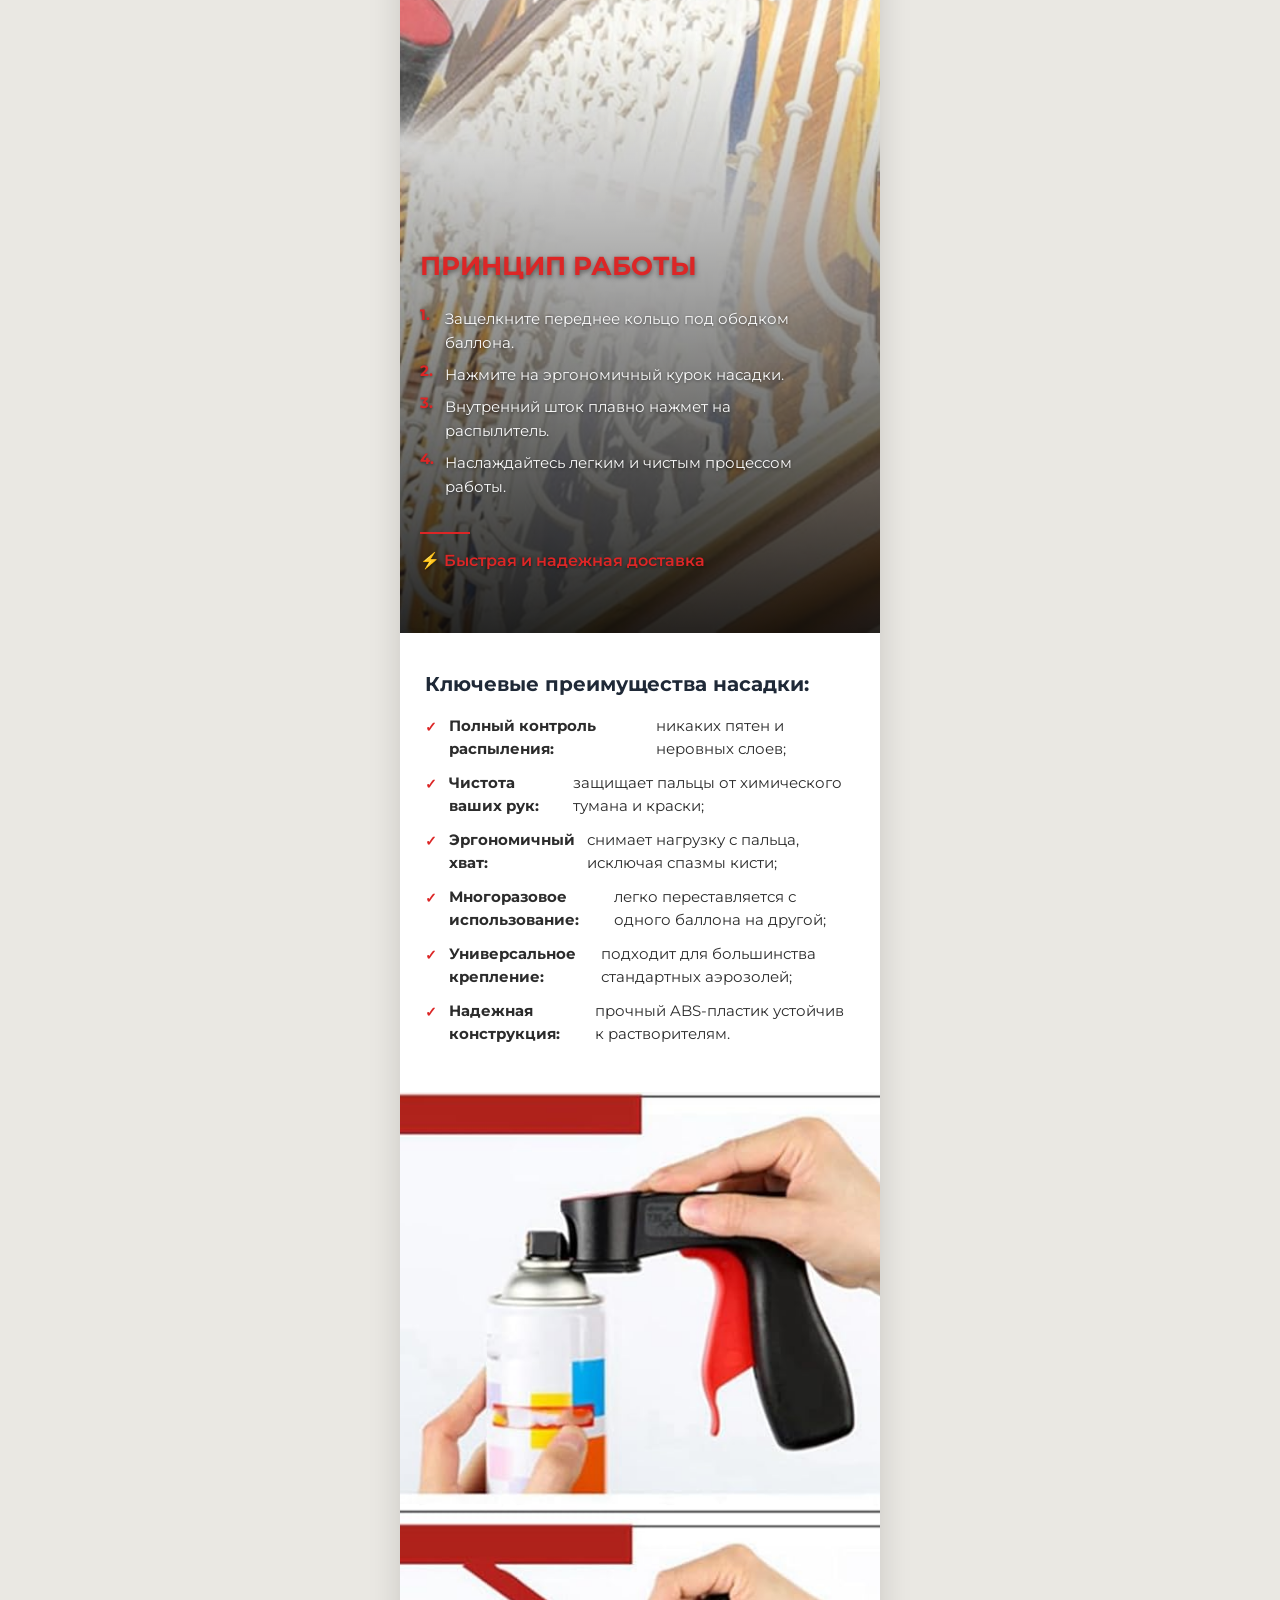
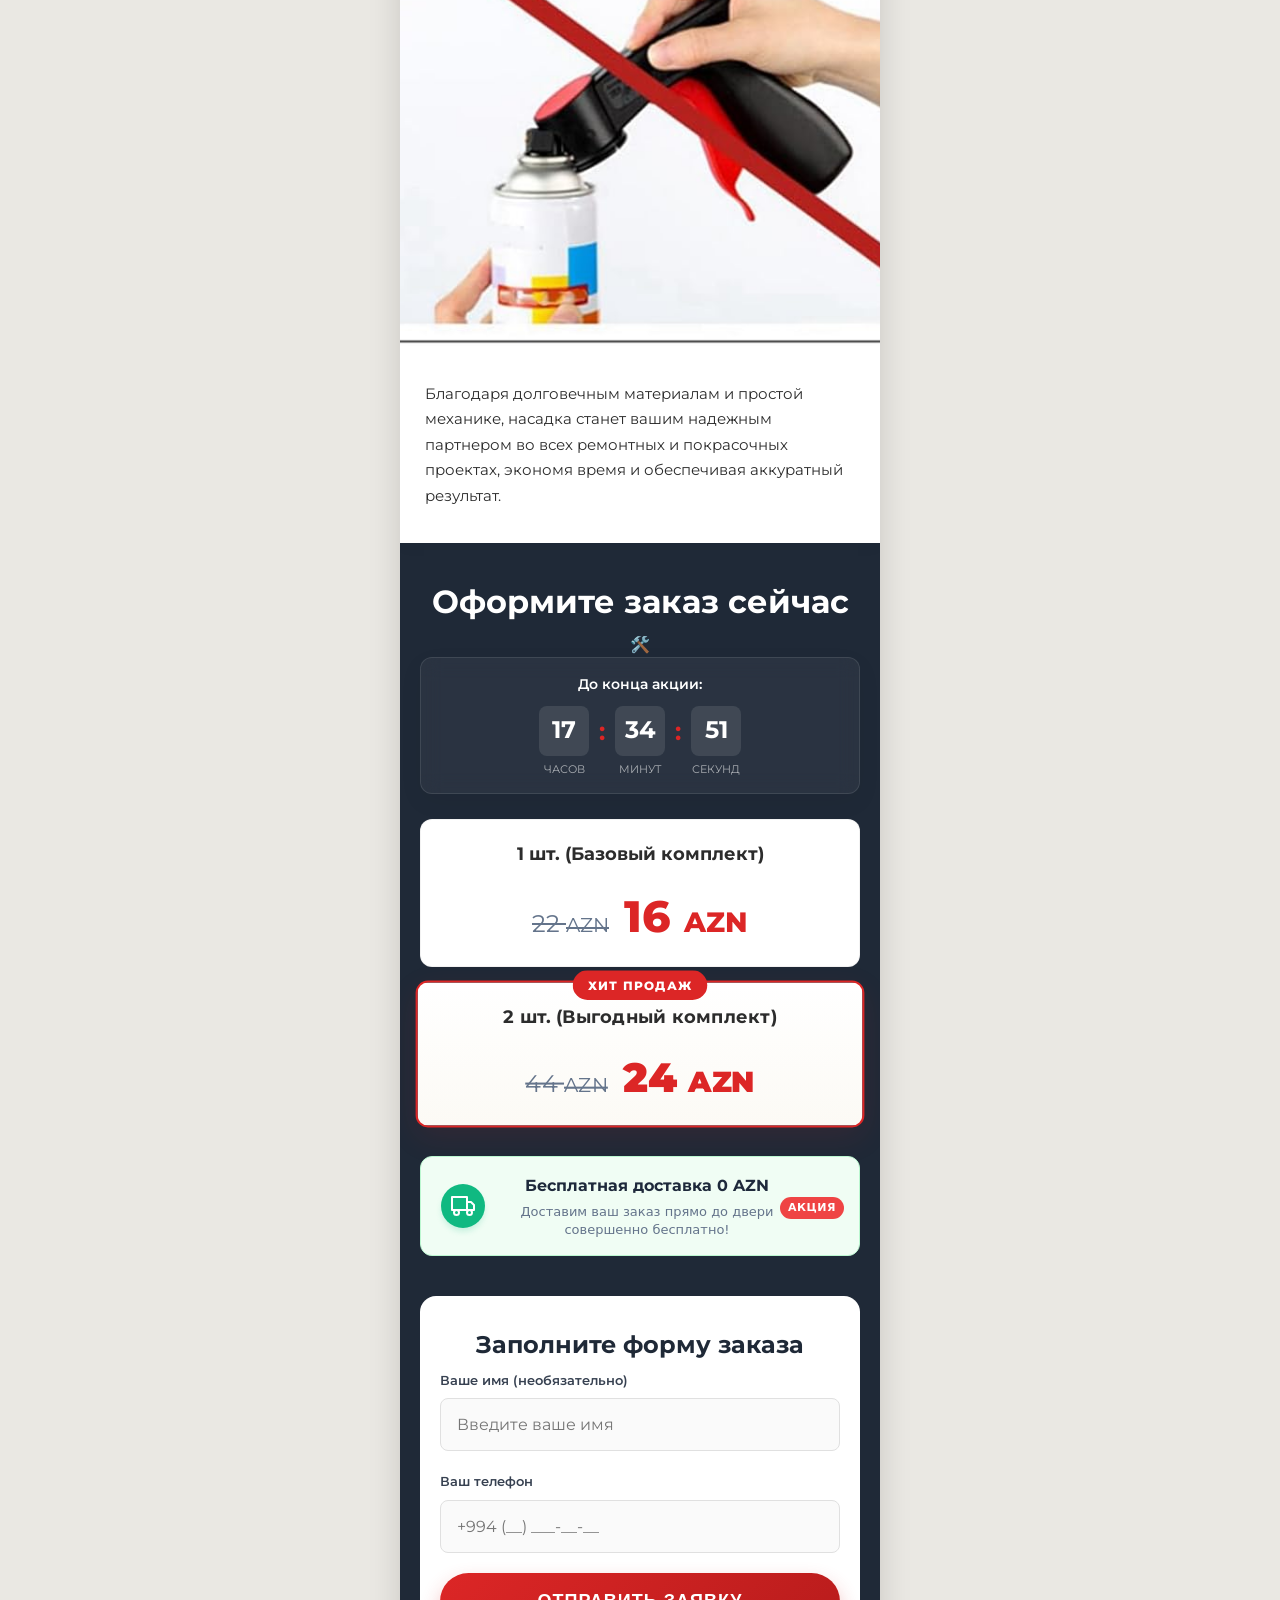
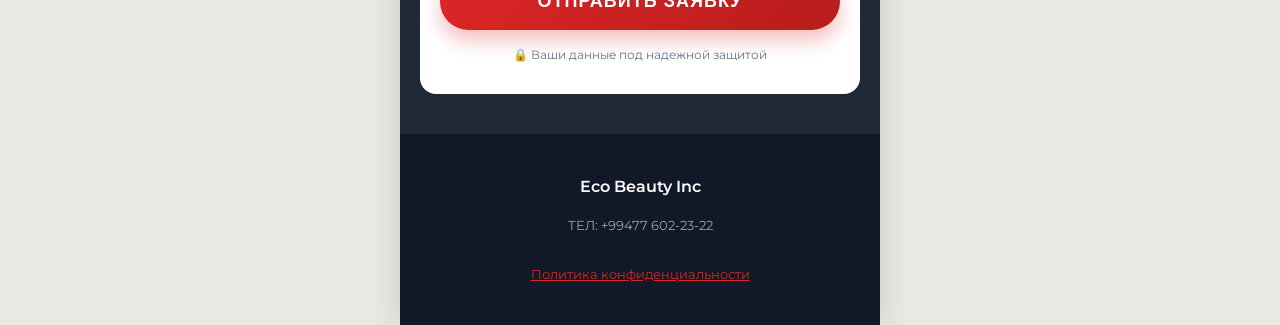
==== commit dfef722a: "Update index.html" ====
--- a/index.html
+++ b/index.html
@@ -104,7 +104,6 @@
         }
         .delivery-badge {
             top: auto;
-            bottom: 15px;
             right: 15px;
         }
     }
